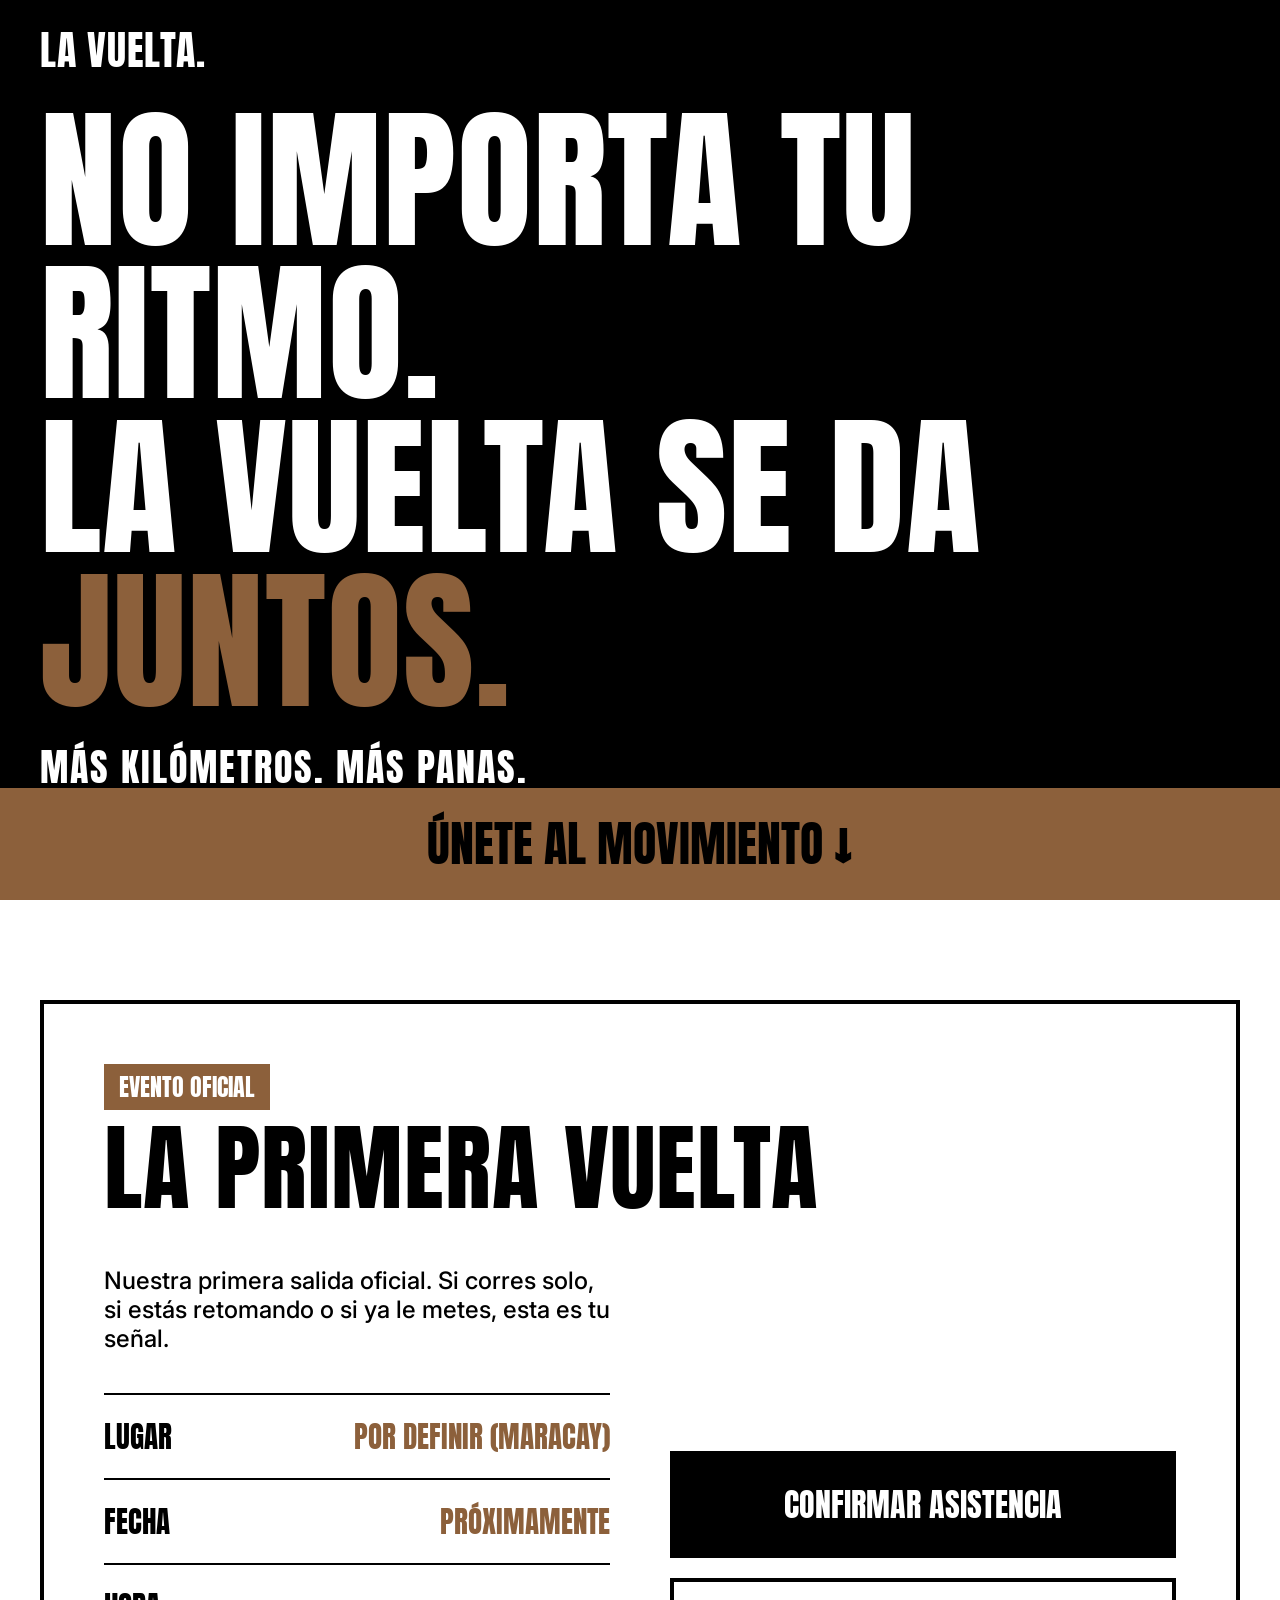
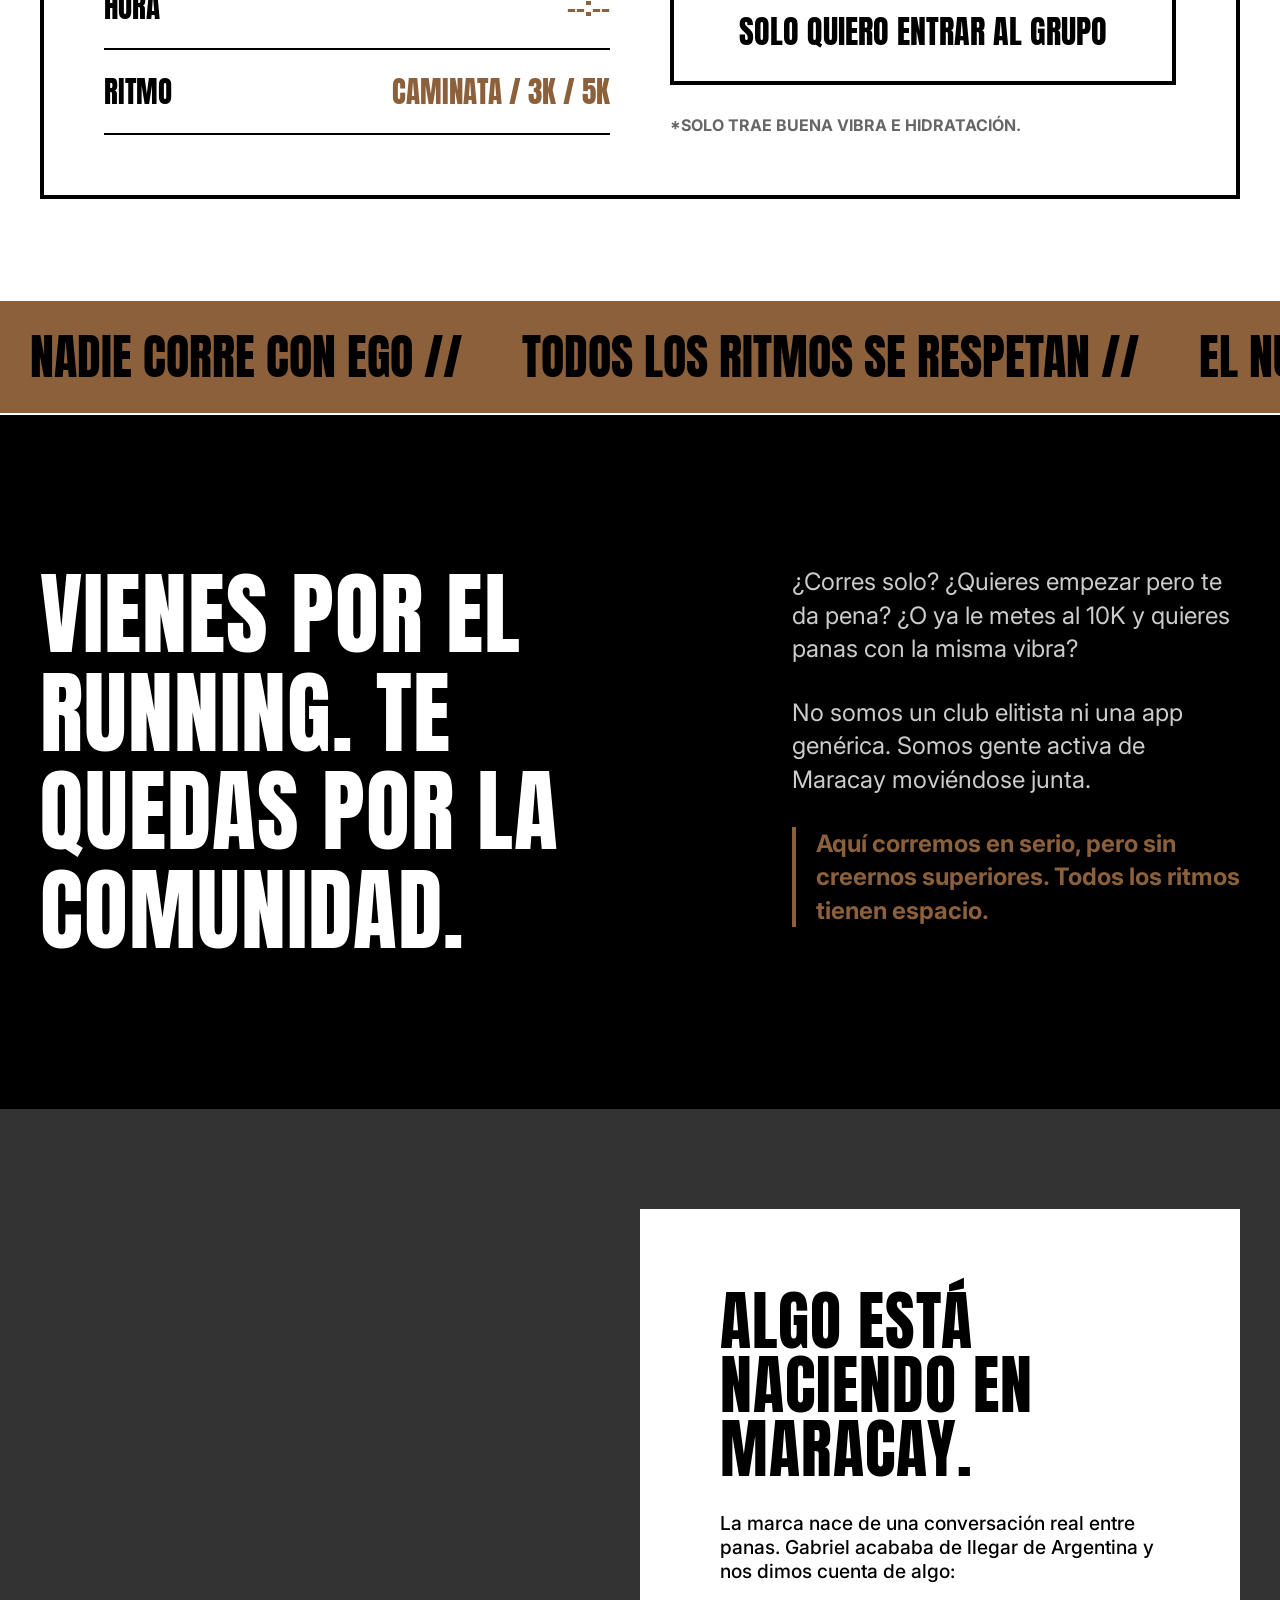
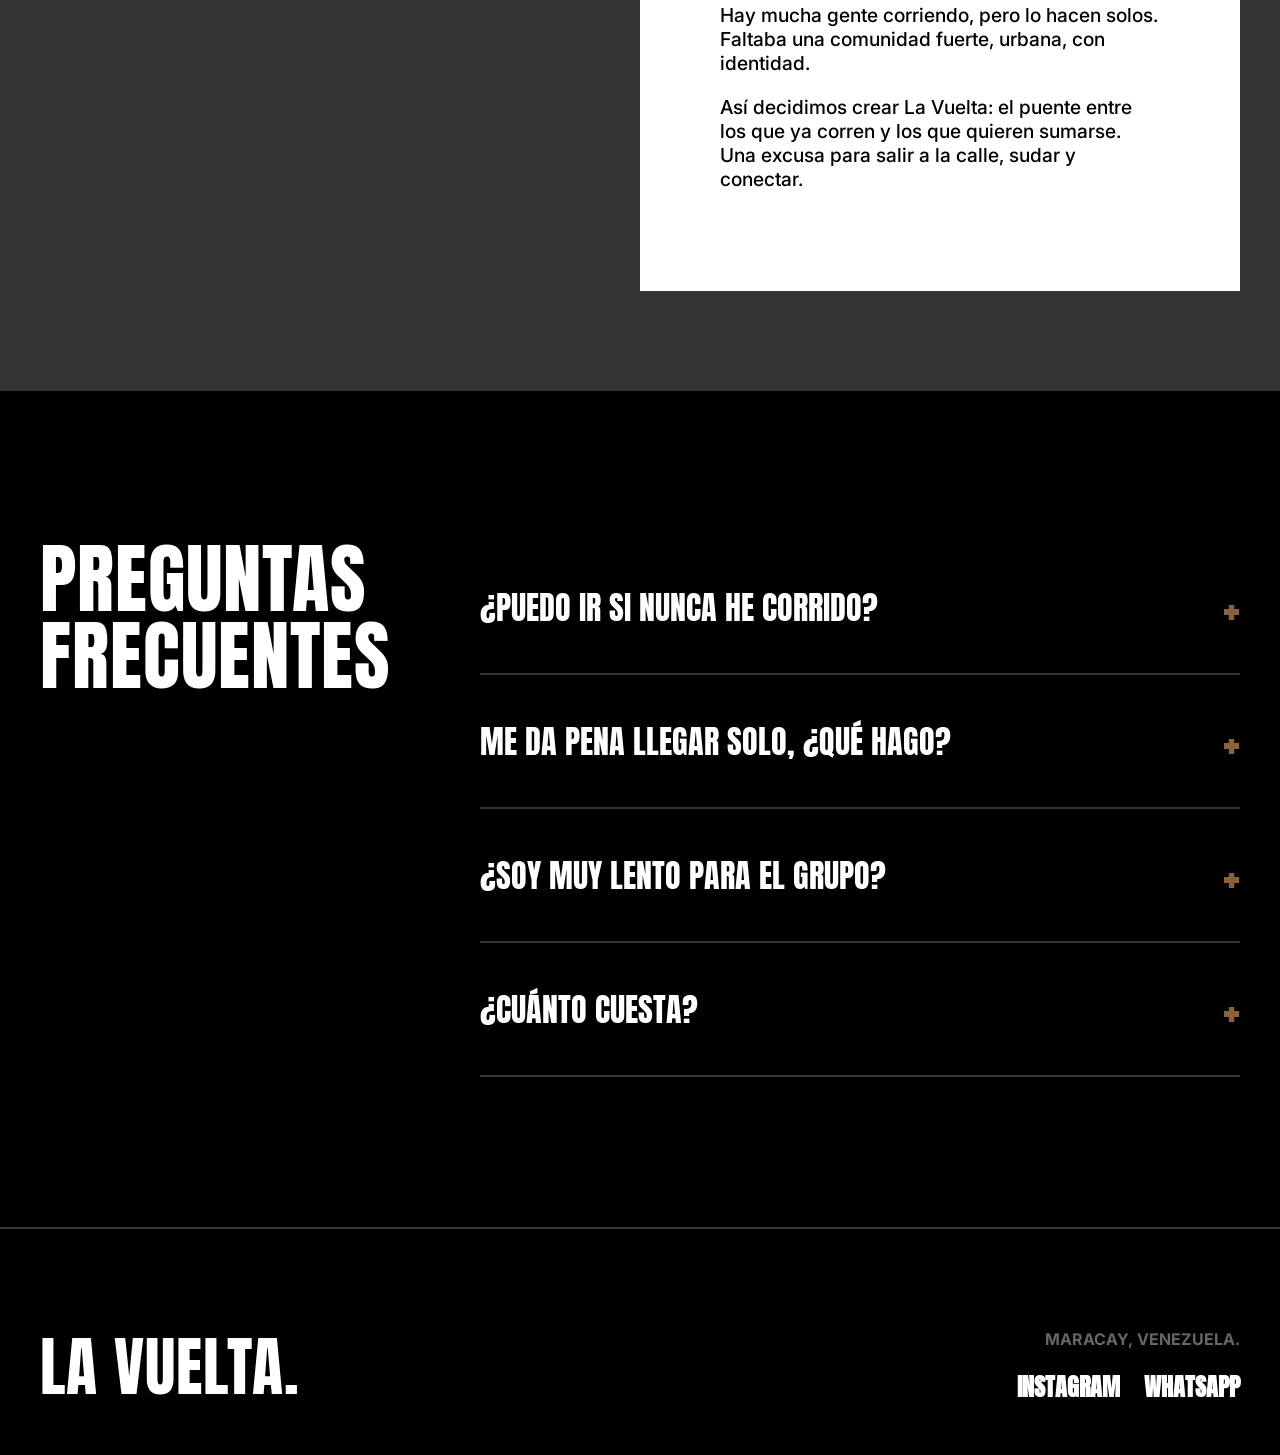
==== index.html @ 5ba8d01f "Initial commit" ====
<!DOCTYPE html>
<html lang="es">
<head>
    <meta charset="UTF-8">
    <meta name="viewport" content="width=device-width, initial-scale=1.0">
    <title>La Vuelta Run Club | Maracay</title>
    <meta name="description" content="Comunidad runner en Maracay. No importa tu ritmo. La vuelta se da juntos.">
    <!-- Google Fonts: Anton para titulares masivos, Inter para legibilidad -->
    <link rel="preconnect" href="https://fonts.googleapis.com">
    <link rel="preconnect" href="https://fonts.gstatic.com" crossorigin>
    <link href="https://fonts.googleapis.com/css2?family=Anton&family=Inter:wght@400;500;700&display=swap" rel="stylesheet">
    <link rel="stylesheet" href="css/style.css">
</head>
<body>

    <!-- Header Flotante Minimalista -->
    <header class="header">
        <div class="logo">LA VUELTA.</div>
    </header>

    <!-- Hero Inmersivo -->
    <section class="hero">
        <div class="hero-background"></div>
        <div class="hero-content">
            <h1 class="hero-title">NO IMPORTA TU RITMO.<br>LA VUELTA SE DA <span class="bronze-text">JUNTOS.</span></h1>
            <p class="hero-subtitle">MÁS KILÓMETROS. MÁS PANAS.</p>
        </div>
        <div class="hero-bottom-action">
            <a href="#unirme" class="btn-mega">ÚNETE AL MOVIMIENTO ↓</a>
        </div>
    </section>

    <!-- The Drop (La Próxima Vuelta - Prioridad #1) -->
    <section id="unirme" class="the-drop">
        <div class="drop-container">
            <div class="drop-header">
                <span class="drop-badge">EVENTO OFICIAL</span>
                <h2>LA PRIMERA VUELTA</h2>
            </div>
            
            <div class="drop-grid">
                <div class="drop-info">
                    <p class="drop-desc">Nuestra primera salida oficial. Si corres solo, si estás retomando o si ya le metes, esta es tu señal.</p>
                    <ul class="drop-details">
                        <li><span class="label">LUGAR</span> <span class="value">POR DEFINIR (MARACAY)</span></li>
                        <li><span class="label">FECHA</span> <span class="value">PRÓXIMAMENTE</span></li>
                        <li><span class="label">HORA</span> <span class="value">--:--</span></li>
                        <li><span class="label">RITMO</span> <span class="value">CAMINATA / 3K / 5K</span></li>
                    </ul>
                </div>
                <div class="drop-action">
                    <a href="https://wa.me/1234567890?text=Hola,%20quiero%20confirmar%20mi%20asistencia%20a%20La%20Primera%20Vuelta." target="_blank" class="btn-action-primary">CONFIRMAR ASISTENCIA</a>
                    <a href="https://wa.me/1234567890?text=Hola,%20quiero%20unirme%20a%20La%20Vuelta%20Run%20Club." target="_blank" class="btn-action-secondary">SOLO QUIERO ENTRAR AL GRUPO</a>
                    <p class="drop-note">*Solo trae buena vibra e hidratación.</p>
                </div>
            </div>
        </div>
    </section>

    <!-- Ticker Tape (Las Reglas en movimiento) -->
    <div class="ticker-wrap">
        <div class="ticker">
            <div class="ticker-item">NADIE CORRE CON EGO //</div>
            <div class="ticker-item">TODOS LOS RITMOS SE RESPETAN //</div>
            <div class="ticker-item">EL NUEVO SE INTEGRA //</div>
            <div class="ticker-item">LA COMUNIDAD VA PRIMERO //</div>
            <div class="ticker-item">TERMINAMOS CON BUENA VIBRA //</div>
            <!-- Duplicado para loop continuo -->
            <div class="ticker-item">NADIE CORRE CON EGO //</div>
            <div class="ticker-item">TODOS LOS RITMOS SE RESPETAN //</div>
            <div class="ticker-item">EL NUEVO SE INTEGRA //</div>
            <div class="ticker-item">LA COMUNIDAD VA PRIMERO //</div>
            <div class="ticker-item">TERMINAMOS CON BUENA VIBRA //</div>
        </div>
    </div>

    <!-- The Manifesto -->
    <section class="manifesto">
        <div class="container manifesto-grid">
            <div class="manifesto-huge-text">
                <h2>VIENES POR EL RUNNING. TE QUEDAS POR LA COMUNIDAD.</h2>
            </div>
            <div class="manifesto-body">
                <p>¿Corres solo? ¿Quieres empezar pero te da pena? ¿O ya le metes al 10K y quieres panas con la misma vibra?</p>
                <p>No somos un club elitista ni una app genérica. Somos gente activa de Maracay moviéndose junta.</p>
                <p class="bronze-highlight">Aquí corremos en serio, pero sin creernos superiores. Todos los ritmos tienen espacio.</p>
            </div>
        </div>
    </section>

    <!-- The Crew (Historia) -->
    <section class="the-crew">
        <div class="container">
            <div class="crew-grid">
                <div class="crew-image">
                    <!-- Placeholder fotográfico estilo crudo -->
                </div>
                <div class="crew-content">
                    <h2>ALGO ESTÁ NACIENDO EN MARACAY.</h2>
                    <p>La marca nace de una conversación real entre panas. Gabriel acababa de llegar de Argentina y nos dimos cuenta de algo:</p>
                    <p>Hay mucha gente corriendo, pero lo hacen solos. Faltaba una comunidad fuerte, urbana, con identidad.</p>
                    <p>Así decidimos crear La Vuelta: el puente entre los que ya corren y los que quieren sumarse. Una excusa para salir a la calle, sudar y conectar.</p>
                </div>
            </div>
        </div>
    </section>

    <!-- FAQ -->
    <section class="faq">
        <div class="container faq-container">
            <h2 class="faq-title">PREGUNTAS<br>FRECUENTES</h2>
            <div class="faq-accordion">
                <div class="faq-item">
                    <button class="faq-btn">¿PUEDO IR SI NUNCA HE CORRIDO?</button>
                    <div class="faq-content"><p>Totalmente. Alternamos caminar y correr. Nadie se queda atrás y siempre habrá alguien que vaya a tu ritmo.</p></div>
                </div>
                <div class="faq-item">
                    <button class="faq-btn">ME DA PENA LLEGAR SOLO, ¿QUÉ HAGO?</button>
                    <div class="faq-content"><p>El 80% llega solo la primera vez. Nuestra regla de oro es que el nuevo se integra. Te presentaremos a alguien apenas llegues.</p></div>
                </div>
                <div class="faq-item">
                    <button class="faq-btn">¿SOY MUY LENTO PARA EL GRUPO?</button>
                    <div class="faq-content"><p>Aquí se corre, no se compite. Si vas a paso suave, habrá alguien acompañándote.</p></div>
                </div>
                <div class="faq-item">
                    <button class="faq-btn">¿CUÁNTO CUESTA?</button>
                    <div class="faq-content"><p>Las salidas generales son 100% gratuitas. Ven, corre y comparte sin compromiso.</p></div>
                </div>
            </div>
        </div>
    </section>

    <!-- Footer -->
    <footer class="footer">
        <div class="container footer-grid">
            <h2 class="footer-logo">LA VUELTA.</h2>
            <div class="footer-links">
                <p>MARACAY, VENEZUELA.</p>
                <a href="#" class="social-link">INSTAGRAM</a>
                <a href="#" class="social-link">WHATSAPP</a>
            </div>
        </div>
    </footer>

    <script src="js/script.js"></script>
</body>
</html>
---- css/style.css ----
/* 
   Diseño V2: Inspiración Editorial, Alto Contraste, Adidas Runners
*/

:root {
    --bg-dark: #000000;
    --bg-light: #ffffff;
    --accent: #8c603b; /* Bronce del logo */
    --text-dark: #000000;
    --text-light: #ffffff;
    --gray: #333333;
    
    --font-display: 'Anton', sans-serif;
    --font-body: 'Inter', sans-serif;
}

* {
    margin: 0;
    padding: 0;
    box-sizing: border-box;
}

html {
    scroll-behavior: smooth;
}

body {
    background-color: var(--bg-dark);
    color: var(--text-light);
    font-family: var(--font-body);
    -webkit-font-smoothing: antialiased;
    overflow-x: hidden;
}

.container {
    max-width: 1400px;
    margin: 0 auto;
    padding: 0 40px;
}

/* Typography */
h1, h2, h3, .logo {
    font-family: var(--font-display);
    text-transform: uppercase;
    font-weight: 400;
    line-height: 1;
    letter-spacing: 1px;
}

.bronze-text {
    color: var(--accent);
}

/* Header Flotante */
.header {
    position: absolute;
    top: 0;
    left: 0;
    width: 100%;
    padding: 30px 40px;
    z-index: 100;
}

.header .logo {
    font-size: 2.5rem;
    color: var(--text-light);
}

/* Hero Section */
.hero {
    height: 100vh;
    display: flex;
    flex-direction: column;
    justify-content: center;
    position: relative;
    padding: 0 40px;
}

.hero-background {
    position: absolute;
    top: 0;
    left: 0;
    width: 100%;
    height: 100%;
    background-image: url('https://images.unsplash.com/photo-1552674605-15c37127e10c?q=80&w=2070&auto=format&fit=crop');
    background-size: cover;
    background-position: center;
    filter: grayscale(100%) contrast(1.2) brightness(0.4);
    z-index: -1;
}

.hero-title {
    font-size: clamp(4rem, 12vw, 10rem);
    color: var(--text-light);
    margin-bottom: 20px;
    text-shadow: 2px 2px 10px rgba(0,0,0,0.5);
}

.hero-subtitle {
    font-family: var(--font-display);
    font-size: clamp(1.5rem, 3vw, 2.5rem);
    color: var(--text-light);
    letter-spacing: 2px;
}

.hero-bottom-action {
    position: absolute;
    bottom: 0;
    left: 0;
    width: 100%;
}

.btn-mega {
    display: block;
    width: 100%;
    background-color: var(--accent);
    color: var(--bg-dark);
    font-family: var(--font-display);
    font-size: clamp(2rem, 4vw, 3rem);
    text-align: center;
    text-decoration: none;
    padding: 20px 0;
    transition: background-color 0.3s;
}

.btn-mega:hover {
    background-color: var(--bg-light);
}

/* The Drop (Próxima Vuelta) */
.the-drop {
    background-color: var(--bg-light);
    color: var(--text-dark);
    padding: 100px 40px;
}

.drop-container {
    max-width: 1400px;
    margin: 0 auto;
    border: 4px solid var(--text-dark);
    padding: 60px;
}

.drop-header {
    margin-bottom: 50px;
}

.drop-badge {
    background-color: var(--accent);
    color: var(--bg-light);
    font-family: var(--font-display);
    font-size: 1.5rem;
    padding: 5px 15px;
    display: inline-block;
    margin-bottom: 10px;
}

.drop-header h2 {
    font-size: clamp(3rem, 8vw, 6rem);
}

.drop-grid {
    display: grid;
    grid-template-columns: 1fr 1fr;
    gap: 60px;
}

.drop-desc {
    font-size: 1.5rem;
    font-weight: 500;
    margin-bottom: 40px;
}

.drop-details {
    list-style: none;
    border-top: 2px solid var(--text-dark);
}

.drop-details li {
    display: flex;
    justify-content: space-between;
    border-bottom: 2px solid var(--text-dark);
    padding: 20px 0;
    font-family: var(--font-display);
    font-size: 1.8rem;
}

.drop-details .value {
    color: var(--accent);
    text-align: right;
}

.drop-action {
    display: flex;
    flex-direction: column;
    justify-content: flex-end;
    gap: 20px;
}

.btn-action-primary, .btn-action-secondary {
    display: block;
    text-align: center;
    text-decoration: none;
    font-family: var(--font-display);
    font-size: 2rem;
    padding: 25px 20px;
    transition: all 0.3s;
    border: 4px solid var(--text-dark);
}

.btn-action-primary {
    background-color: var(--text-dark);
    color: var(--bg-light);
}

.btn-action-primary:hover {
    background-color: var(--accent);
    border-color: var(--accent);
}

.btn-action-secondary {
    background-color: transparent;
    color: var(--text-dark);
}

.btn-action-secondary:hover {
    background-color: var(--text-dark);
    color: var(--bg-light);
}

.drop-note {
    font-size: 1rem;
    color: #666;
    text-transform: uppercase;
    font-weight: 700;
    margin-top: 10px;
}

/* Ticker Tape Animation */
.ticker-wrap {
    width: 100%;
    overflow: hidden;
    background-color: var(--accent);
    padding: 20px 0;
    border-top: 2px solid var(--bg-light);
    border-bottom: 2px solid var(--bg-light);
}

.ticker {
    display: inline-flex;
    white-space: nowrap;
    animation: ticker 25s linear infinite;
}

.ticker-item {
    font-family: var(--font-display);
    font-size: 3rem;
    color: var(--bg-dark);
    padding: 0 30px;
}

@keyframes ticker {
    0% { transform: translate3d(0, 0, 0); }
    100% { transform: translate3d(-50%, 0, 0); } /* -50% assumes content is duplicated */
}

/* Manifesto */
.manifesto {
    padding: 150px 0;
    background-color: var(--bg-dark);
}

.manifesto-grid {
    display: grid;
    grid-template-columns: 1.5fr 1fr;
    gap: 80px;
}

.manifesto-huge-text h2 {
    font-size: clamp(3rem, 7vw, 6rem);
    line-height: 1.1;
}

.manifesto-body p {
    font-size: 1.5rem;
    margin-bottom: 30px;
    color: #cccccc;
    line-height: 1.4;
}

.bronze-highlight {
    color: var(--accent) !important;
    font-weight: 700;
    border-left: 4px solid var(--accent);
    padding-left: 20px;
}

/* The Crew */
.the-crew {
    padding: 100px 0;
    background-color: var(--gray);
}

.crew-grid {
    display: grid;
    grid-template-columns: 1fr 1fr;
    gap: 0;
}

.crew-image {
    background-image: url('https://images.unsplash.com/photo-1571008887538-b36bb32f4571?q=80&w=2070&auto=format&fit=crop');
    background-size: cover;
    background-position: center;
    filter: grayscale(100%);
    min-height: 500px;
}

.crew-content {
    background-color: var(--bg-light);
    color: var(--text-dark);
    padding: 80px;
    display: flex;
    flex-direction: column;
    justify-content: center;
}

.crew-content h2 {
    font-size: clamp(2.5rem, 5vw, 4rem);
    margin-bottom: 30px;
}

.crew-content p {
    font-size: 1.2rem;
    margin-bottom: 20px;
    font-weight: 500;
}

/* FAQ Accordion */
.faq {
    padding: 150px 0;
}

.faq-container {
    display: grid;
    grid-template-columns: 1fr 2fr;
    gap: 60px;
}

.faq-title {
    font-size: clamp(3rem, 6vw, 5rem);
    color: var(--text-light);
}

.faq-item {
    border-bottom: 2px solid var(--gray);
}

.faq-btn {
    width: 100%;
    text-align: left;
    background: none;
    border: none;
    color: var(--text-light);
    font-family: var(--font-display);
    font-size: 2rem;
    padding: 30px 0;
    cursor: pointer;
    display: flex;
    justify-content: space-between;
    align-items: center;
}

.faq-btn::after {
    content: '+';
    color: var(--accent);
    font-size: 3rem;
    transition: transform 0.3s;
}

.faq-btn.active::after {
    transform: rotate(45deg);
    color: var(--text-light);
}

.faq-content {
    max-height: 0;
    overflow: hidden;
    transition: max-height 0.3s ease;
}

.faq-content p {
    padding-bottom: 30px;
    font-size: 1.2rem;
    color: #aaa;
}

/* Footer */
.footer {
    padding: 100px 0 50px;
    border-top: 2px solid var(--gray);
}

.footer-grid {
    display: flex;
    justify-content: space-between;
    align-items: center;
}

.footer-logo {
    font-size: 4rem;
}

.footer-links {
    text-align: right;
    font-weight: 700;
}

.footer-links p {
    margin-bottom: 20px;
    color: #666;
}

.social-link {
    color: var(--text-light);
    text-decoration: none;
    font-family: var(--font-display);
    font-size: 1.5rem;
    margin-left: 20px;
    transition: color 0.3s;
}

.social-link:hover {
    color: var(--accent);
}

/* Responsive */
@media (max-width: 992px) {
    .drop-grid, .manifesto-grid, .crew-grid, .faq-container {
        grid-template-columns: 1fr;
    }
    
    .drop-container {
        padding: 30px;
    }
    
    .drop-details li {
        flex-direction: column;
        align-items: flex-start;
    }
    
    .drop-details .value {
        text-align: left;
        margin-top: 5px;
    }
    
    .crew-content {
        padding: 40px;
    }
    
    .footer-grid {
        flex-direction: column;
        text-align: left;
        align-items: flex-start;
        gap: 40px;
    }
    
    .footer-links {
        text-align: left;
    }
    
    .social-link {
        margin-left: 0;
        margin-right: 20px;
    }
}
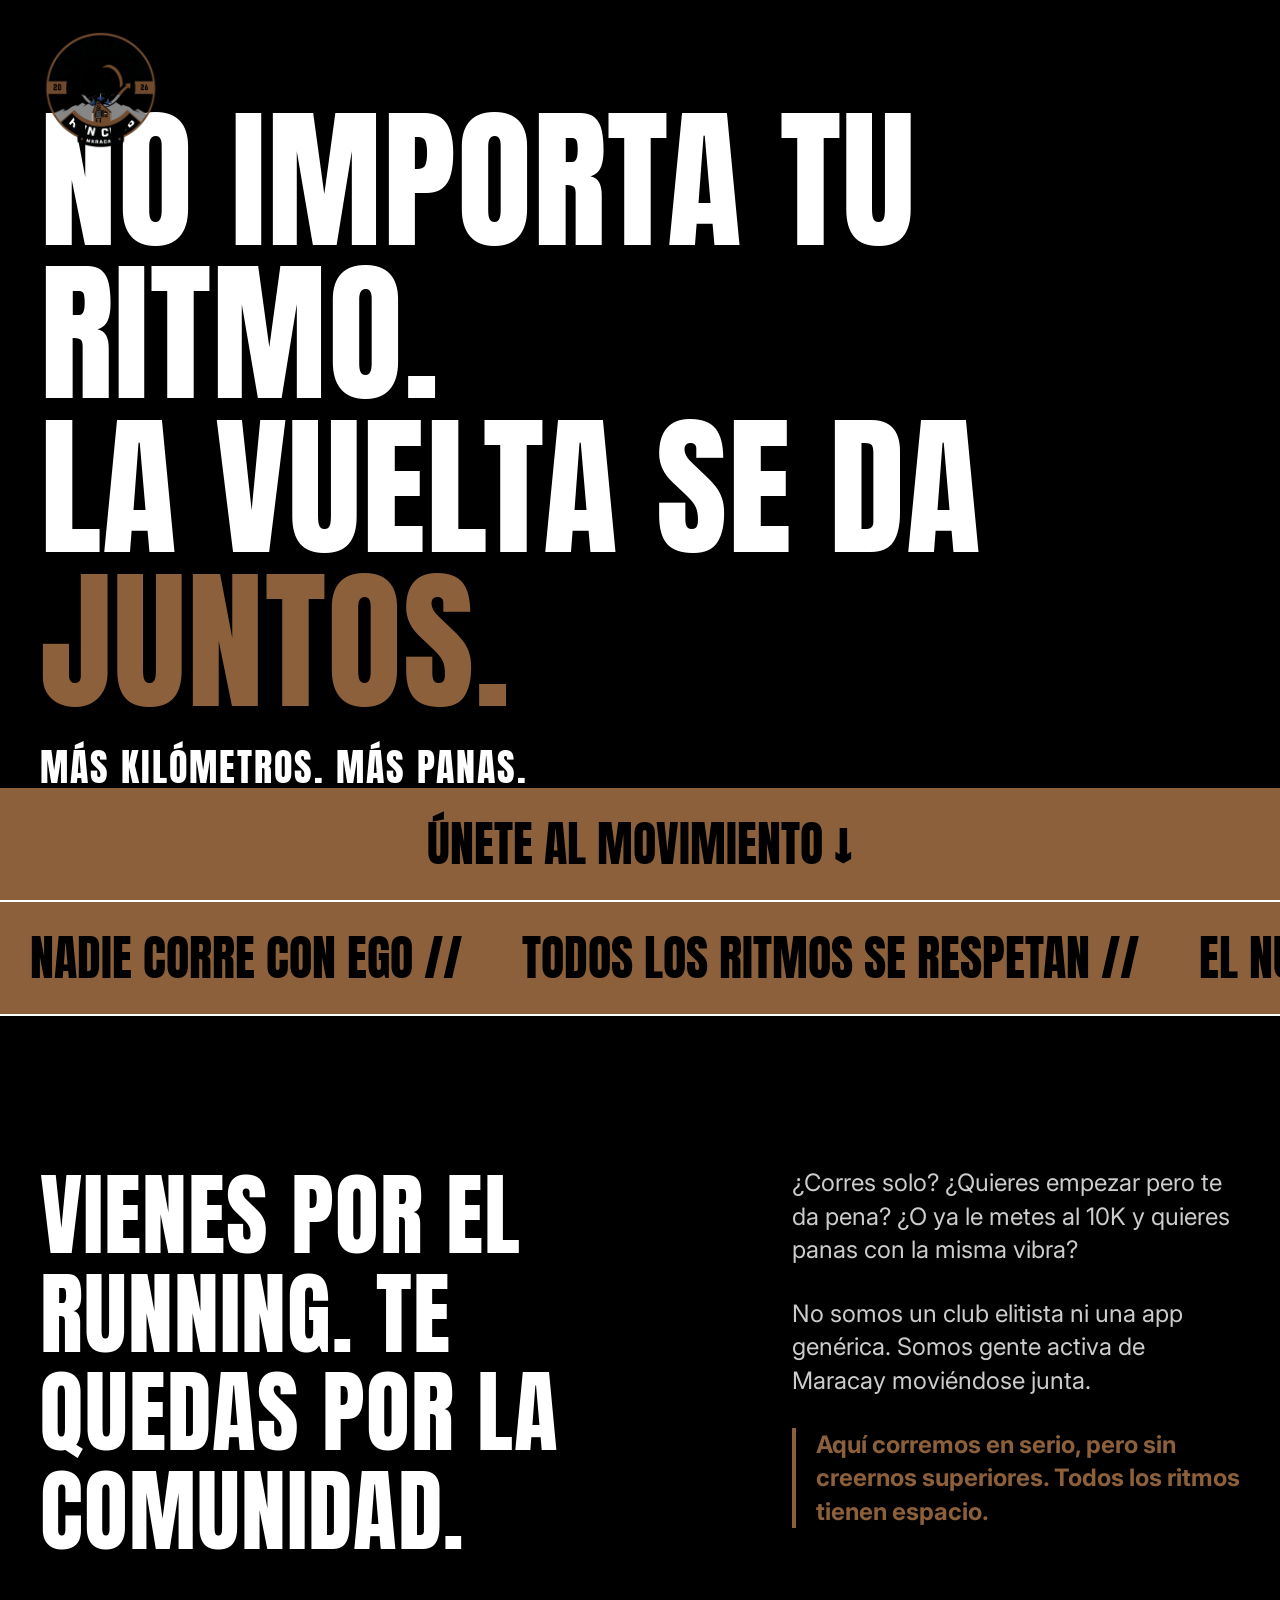
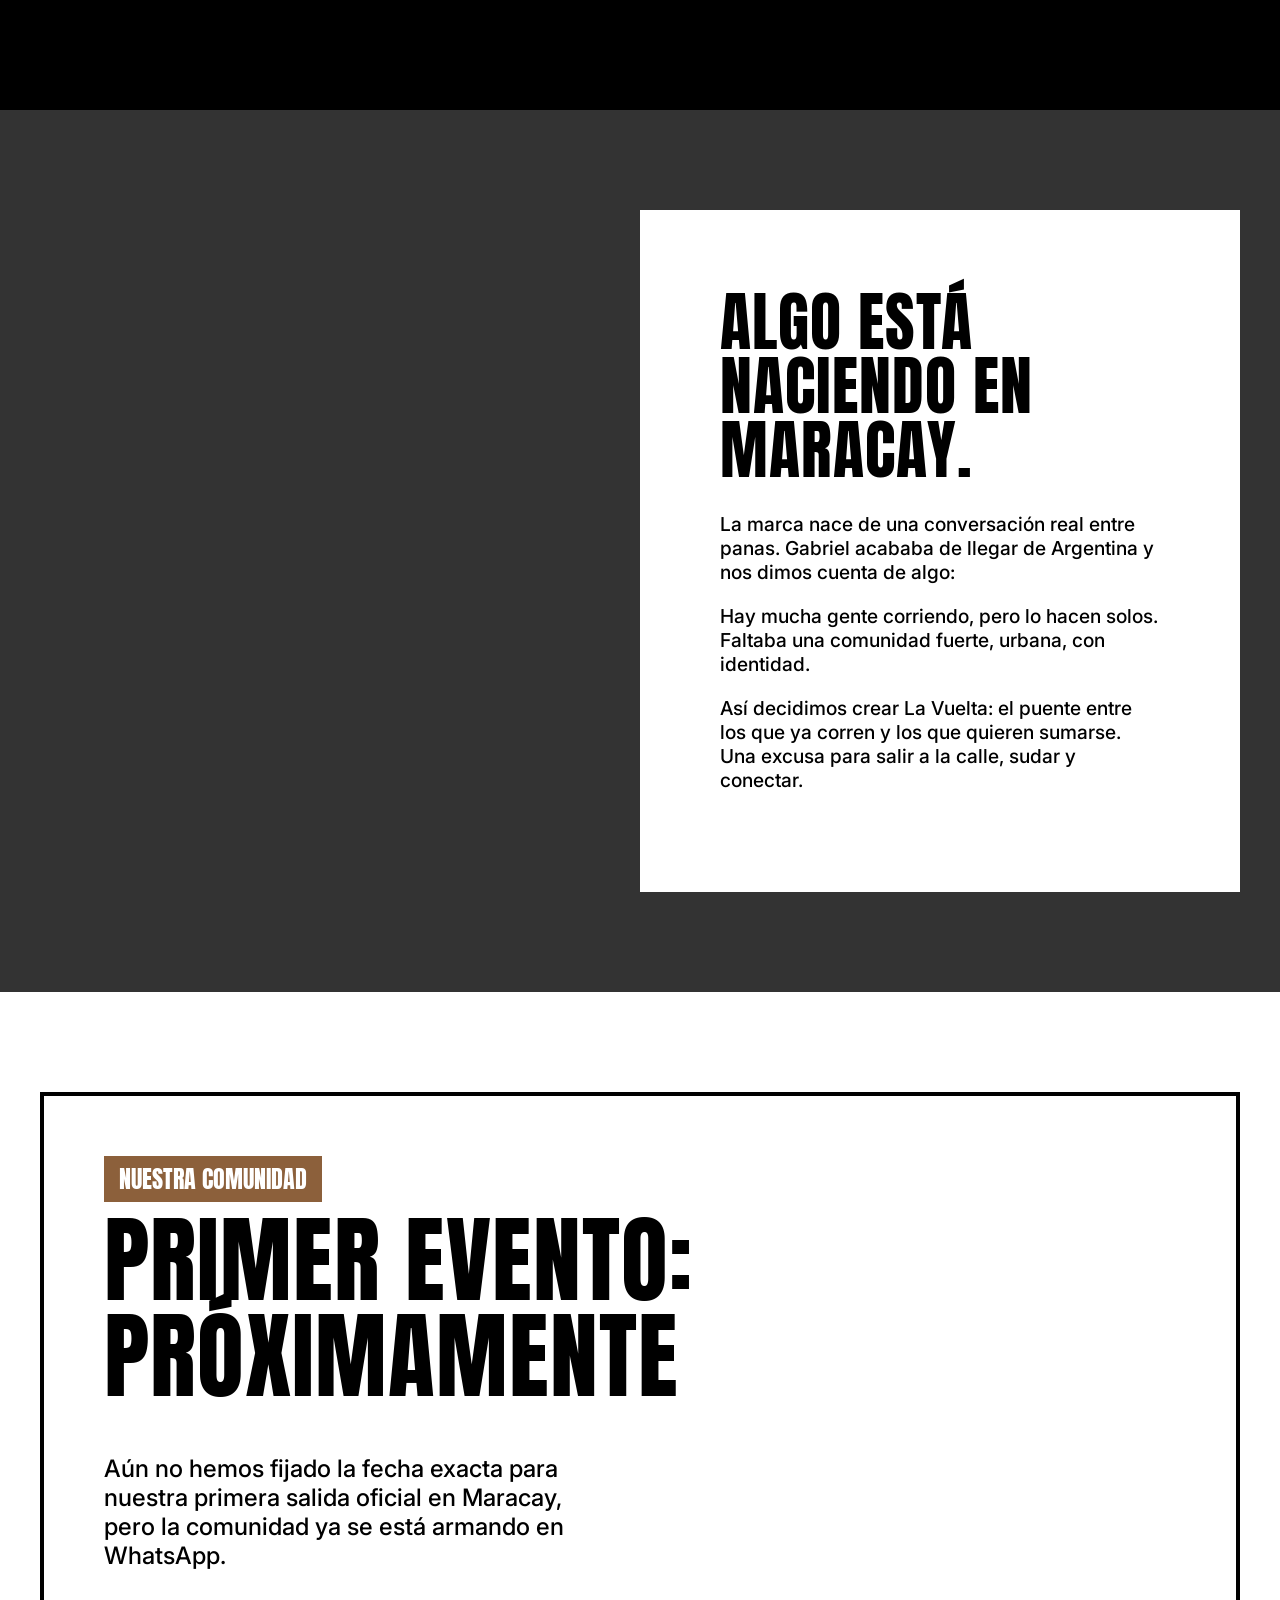
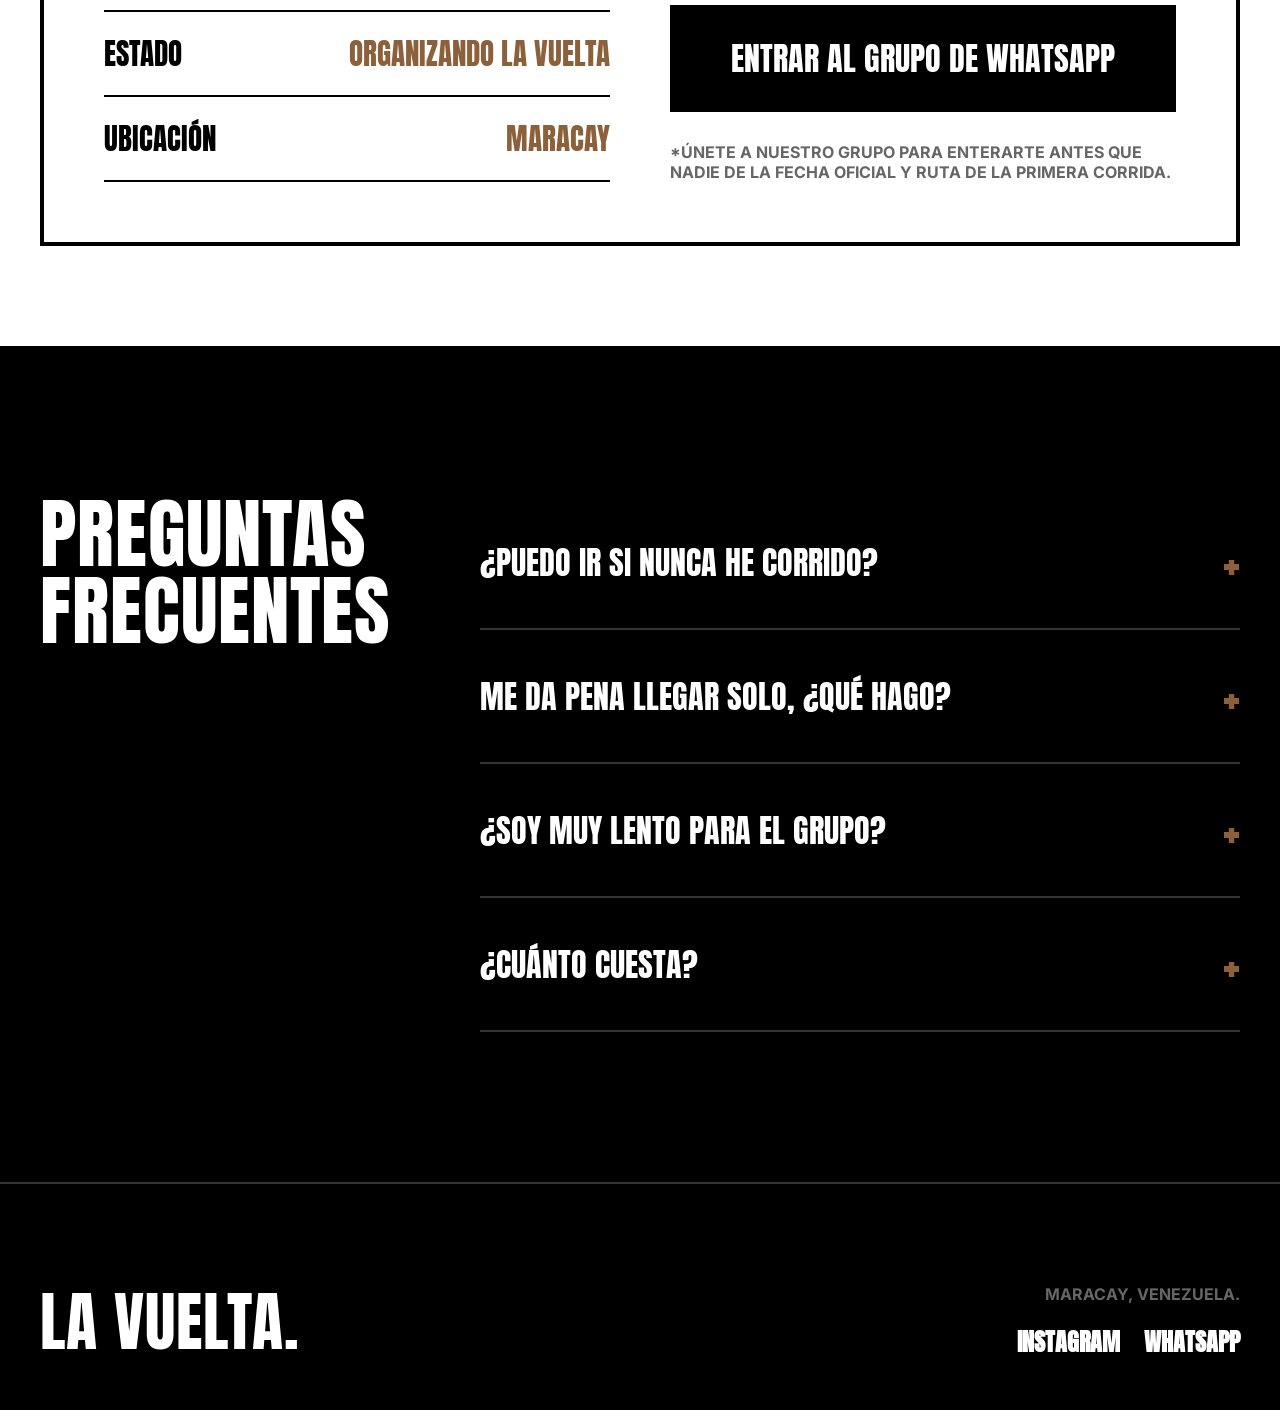
==== commit d994bebe: "Update layout and add logo" ====
--- a/index.html
+++ b/index.html
@@ -15,7 +15,7 @@
 
     <!-- Header Flotante Minimalista -->
     <header class="header">
-        <div class="logo">LA VUELTA.</div>
+        <img src="assets/logo.png" alt="La Vuelta Logo" class="header-logo">
     </header>
 
     <!-- Hero Inmersivo -->
@@ -27,33 +27,6 @@
         </div>
         <div class="hero-bottom-action">
             <a href="#unirme" class="btn-mega">ÚNETE AL MOVIMIENTO ↓</a>
-        </div>
-    </section>
-
-    <!-- The Drop (La Próxima Vuelta - Prioridad #1) -->
-    <section id="unirme" class="the-drop">
-        <div class="drop-container">
-            <div class="drop-header">
-                <span class="drop-badge">EVENTO OFICIAL</span>
-                <h2>LA PRIMERA VUELTA</h2>
-            </div>
-            
-            <div class="drop-grid">
-                <div class="drop-info">
-                    <p class="drop-desc">Nuestra primera salida oficial. Si corres solo, si estás retomando o si ya le metes, esta es tu señal.</p>
-                    <ul class="drop-details">
-                        <li><span class="label">LUGAR</span> <span class="value">POR DEFINIR (MARACAY)</span></li>
-                        <li><span class="label">FECHA</span> <span class="value">PRÓXIMAMENTE</span></li>
-                        <li><span class="label">HORA</span> <span class="value">--:--</span></li>
-                        <li><span class="label">RITMO</span> <span class="value">CAMINATA / 3K / 5K</span></li>
-                    </ul>
-                </div>
-                <div class="drop-action">
-                    <a href="https://wa.me/1234567890?text=Hola,%20quiero%20confirmar%20mi%20asistencia%20a%20La%20Primera%20Vuelta." target="_blank" class="btn-action-primary">CONFIRMAR ASISTENCIA</a>
-                    <a href="https://wa.me/1234567890?text=Hola,%20quiero%20unirme%20a%20La%20Vuelta%20Run%20Club." target="_blank" class="btn-action-secondary">SOLO QUIERO ENTRAR AL GRUPO</a>
-                    <p class="drop-note">*Solo trae buena vibra e hidratación.</p>
-                </div>
-            </div>
         </div>
     </section>
 
@@ -105,6 +78,30 @@
         </div>
     </section>
 
+    <!-- The Drop (Evento Próximamente) -->
+    <section id="unirme" class="the-drop">
+        <div class="drop-container">
+            <div class="drop-header">
+                <span class="drop-badge">NUESTRA COMUNIDAD</span>
+                <h2>PRIMER EVENTO:<br>PRÓXIMAMENTE</h2>
+            </div>
+            
+            <div class="drop-grid">
+                <div class="drop-info">
+                    <p class="drop-desc">Aún no hemos fijado la fecha exacta para nuestra primera salida oficial en Maracay, pero la comunidad ya se está armando en WhatsApp.</p>
+                    <ul class="drop-details">
+                        <li><span class="label">ESTADO</span> <span class="value">ORGANIZANDO LA VUELTA</span></li>
+                        <li><span class="label">UBICACIÓN</span> <span class="value">MARACAY</span></li>
+                    </ul>
+                </div>
+                <div class="drop-action">
+                    <a href="https://wa.me/1234567890?text=Hola,%20quiero%20unirme%20a%20La%20Vuelta%20Run%20Club." target="_blank" class="btn-action-primary">ENTRAR AL GRUPO DE WHATSAPP</a>
+                    <p class="drop-note">*Únete a nuestro grupo para enterarte antes que nadie de la fecha oficial y ruta de la primera corrida.</p>
+                </div>
+            </div>
+        </div>
+    </section>
+
     <!-- FAQ -->
     <section class="faq">
         <div class="container faq-container">
--- a/css/style.css
+++ b/css/style.css
@@ -61,9 +61,9 @@
     z-index: 100;
 }
 
-.header .logo {
-    font-size: 2.5rem;
-    color: var(--text-light);
+.header-logo {
+    height: 120px;
+    width: auto;
 }
 
 /* Hero Section */
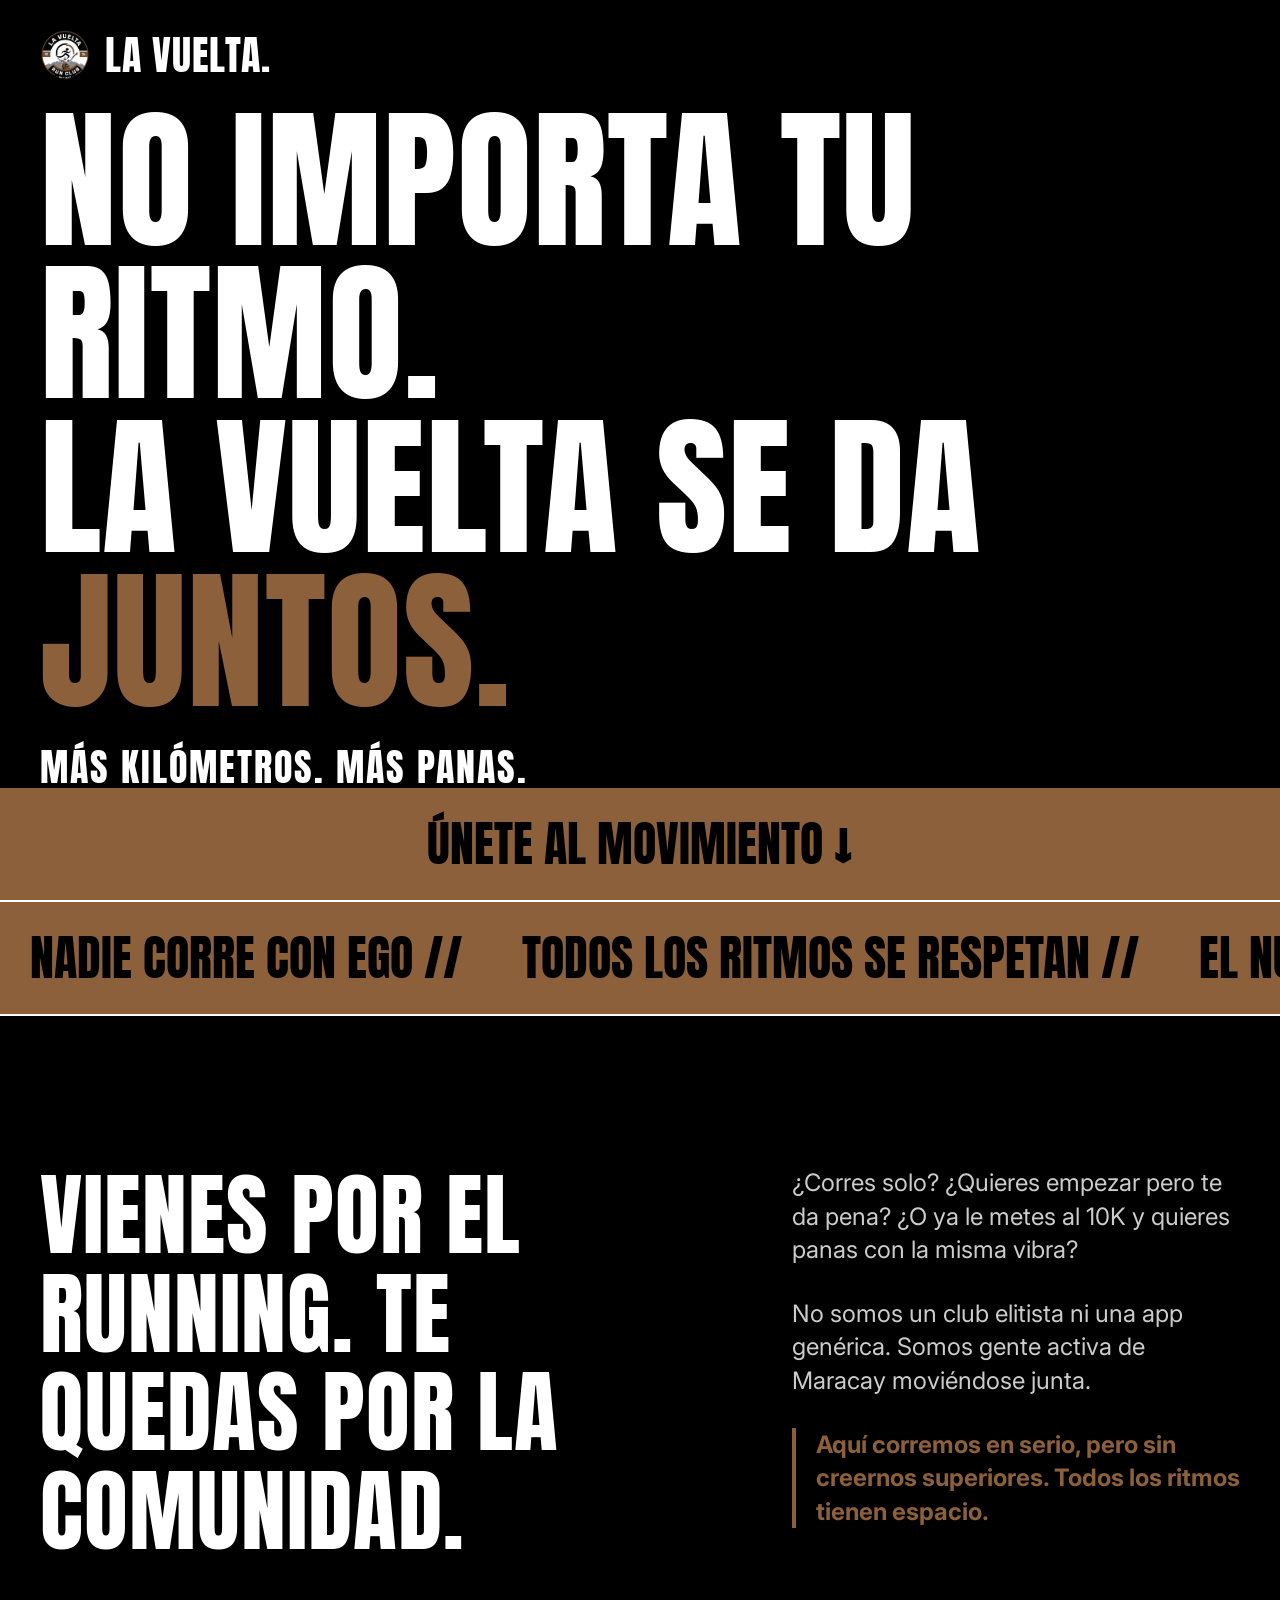
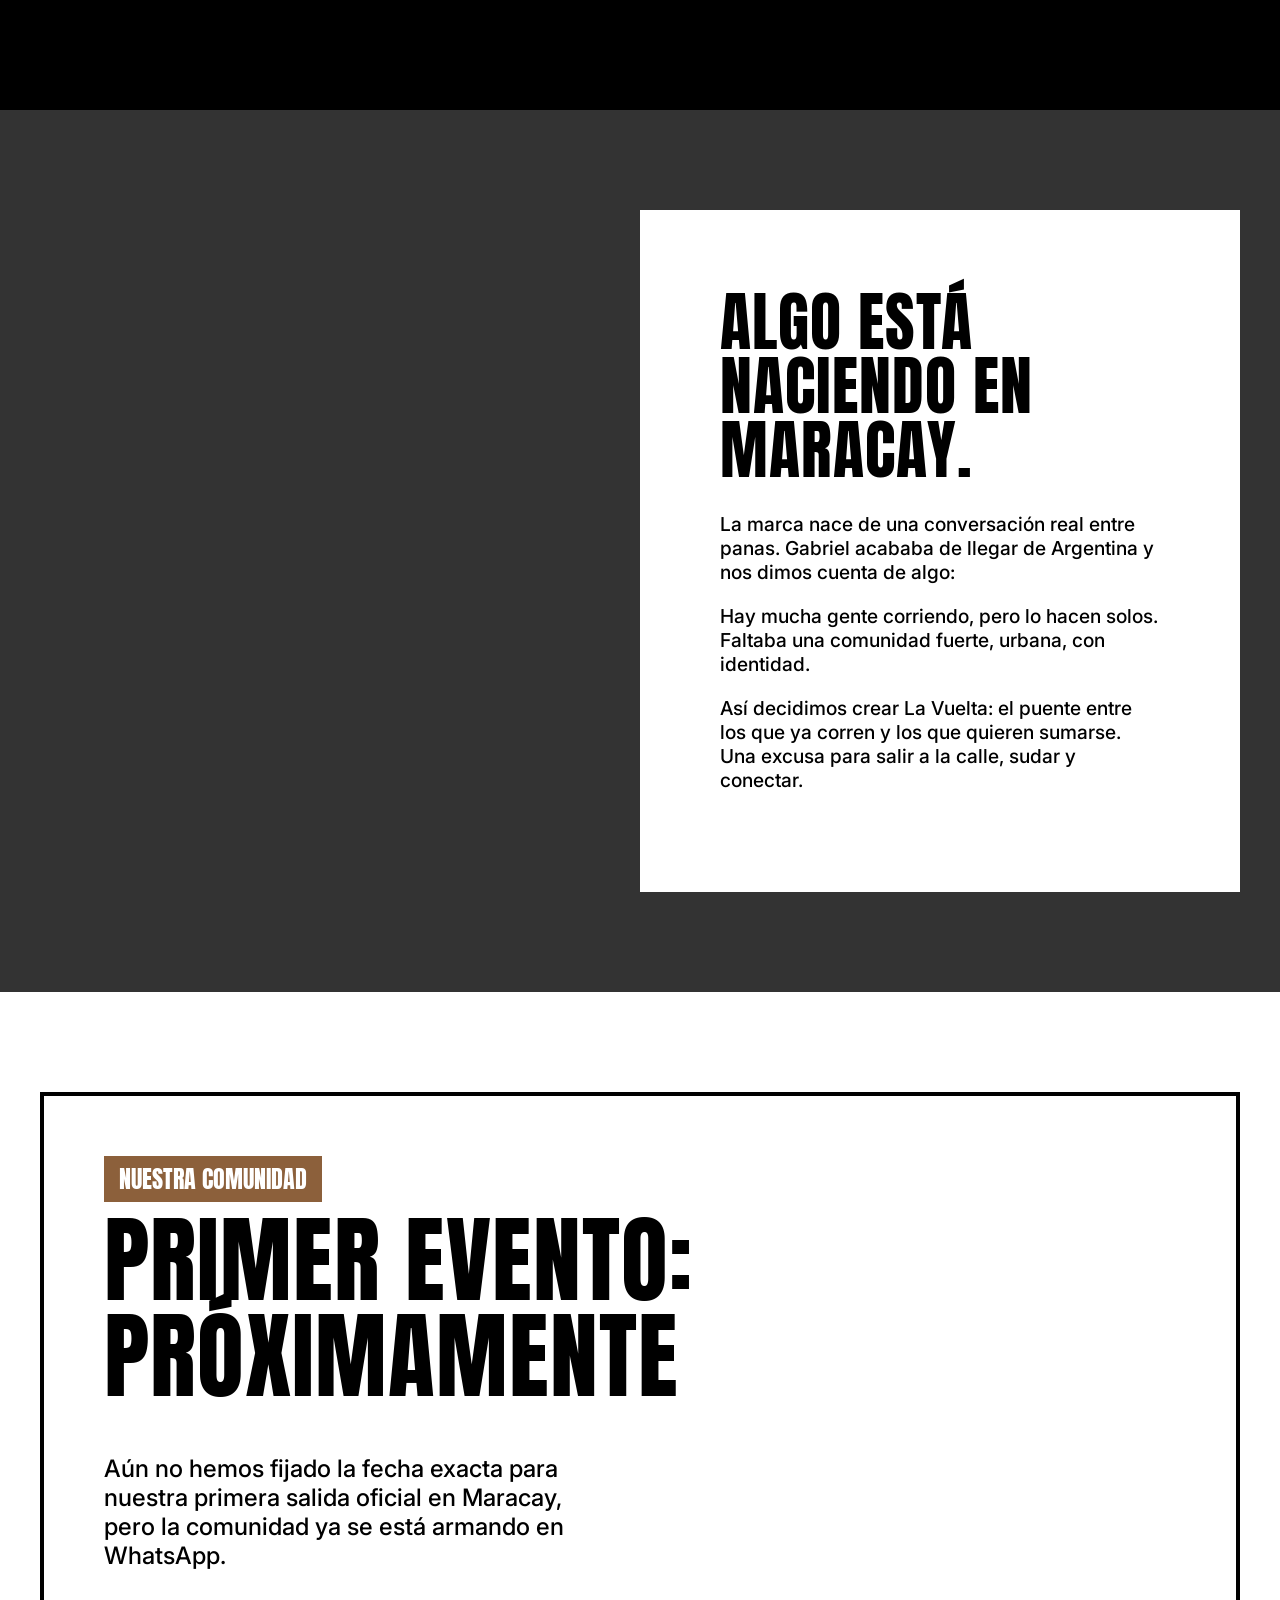
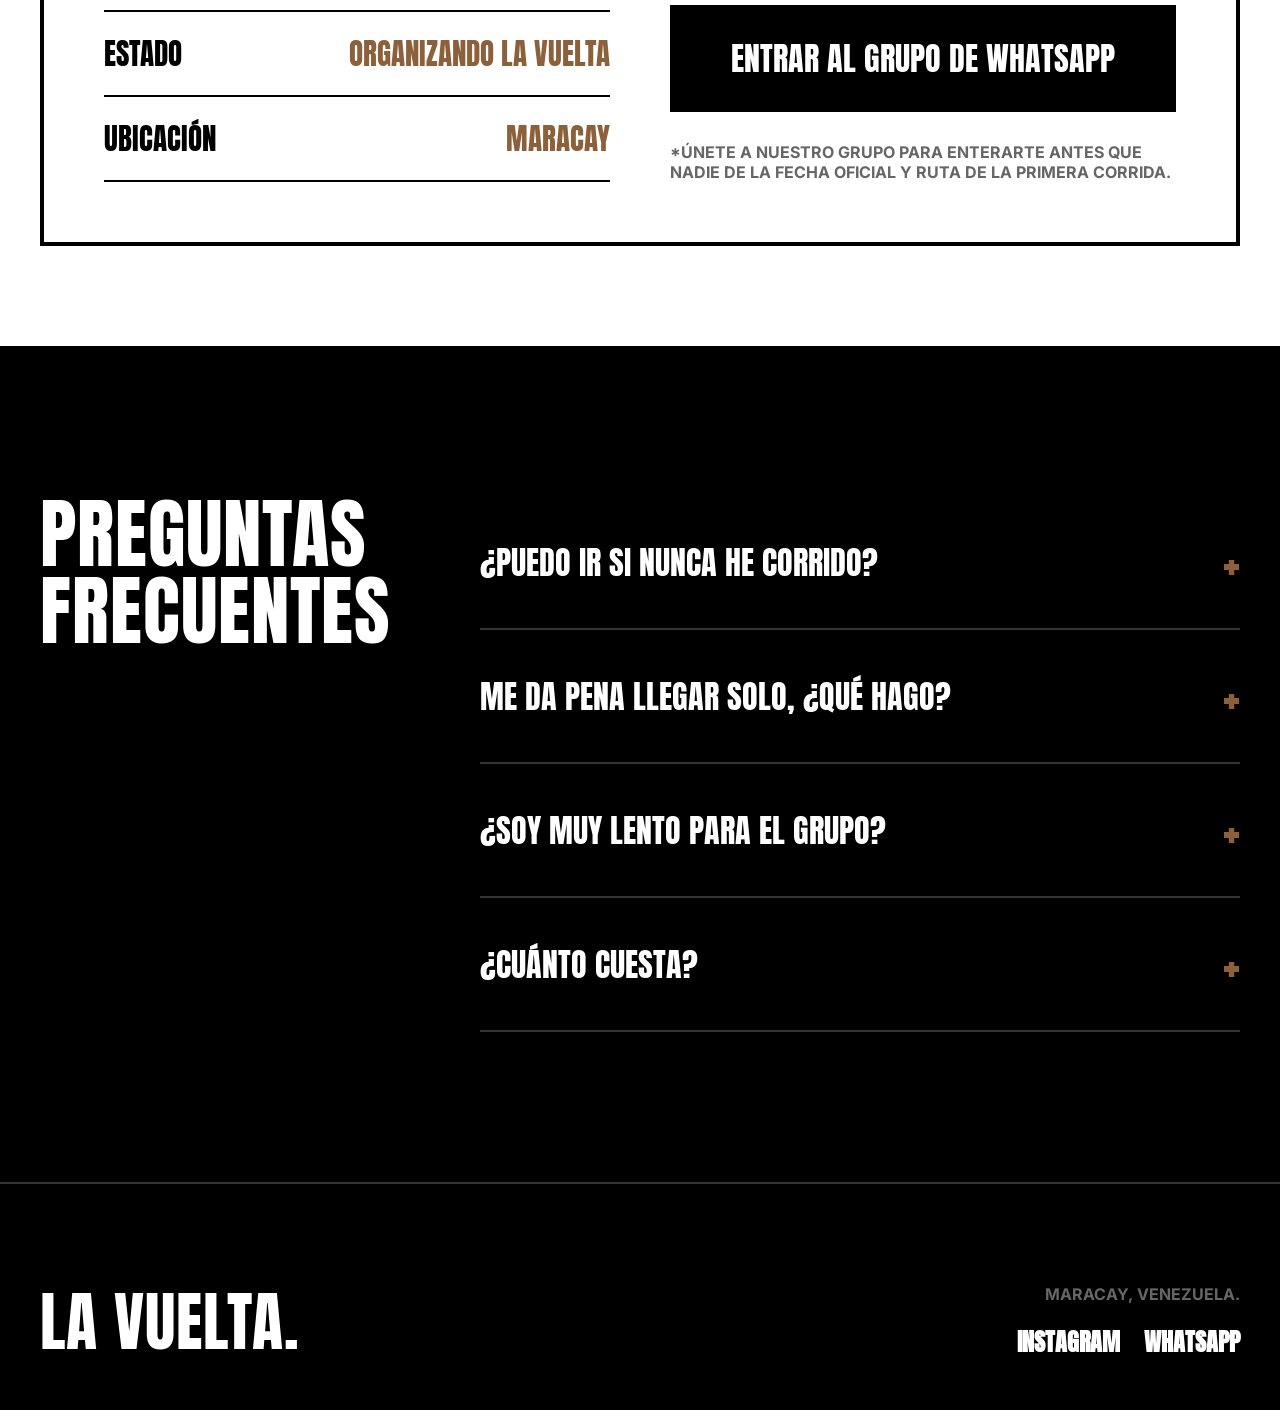
==== commit 478a56bd: "Update logo and header layout" ====
--- a/index.html
+++ b/index.html
@@ -15,7 +15,10 @@
 
     <!-- Header Flotante Minimalista -->
     <header class="header">
-        <img src="assets/logo.png" alt="La Vuelta Logo" class="header-logo">
+        <div class="header-brand">
+            <img src="assets/logo.png" alt="La Vuelta Logo" class="header-logo">
+            <div class="logo">LA VUELTA.</div>
+        </div>
     </header>
 
     <!-- Hero Inmersivo -->
--- a/css/style.css
+++ b/css/style.css
@@ -61,8 +61,19 @@
     z-index: 100;
 }
 
+.header-brand {
+    display: flex;
+    align-items: center;
+    gap: 15px;
+}
+
+.header .logo {
+    font-size: 2.5rem;
+    color: var(--text-light);
+}
+
 .header-logo {
-    height: 120px;
+    height: 50px;
     width: auto;
 }
 
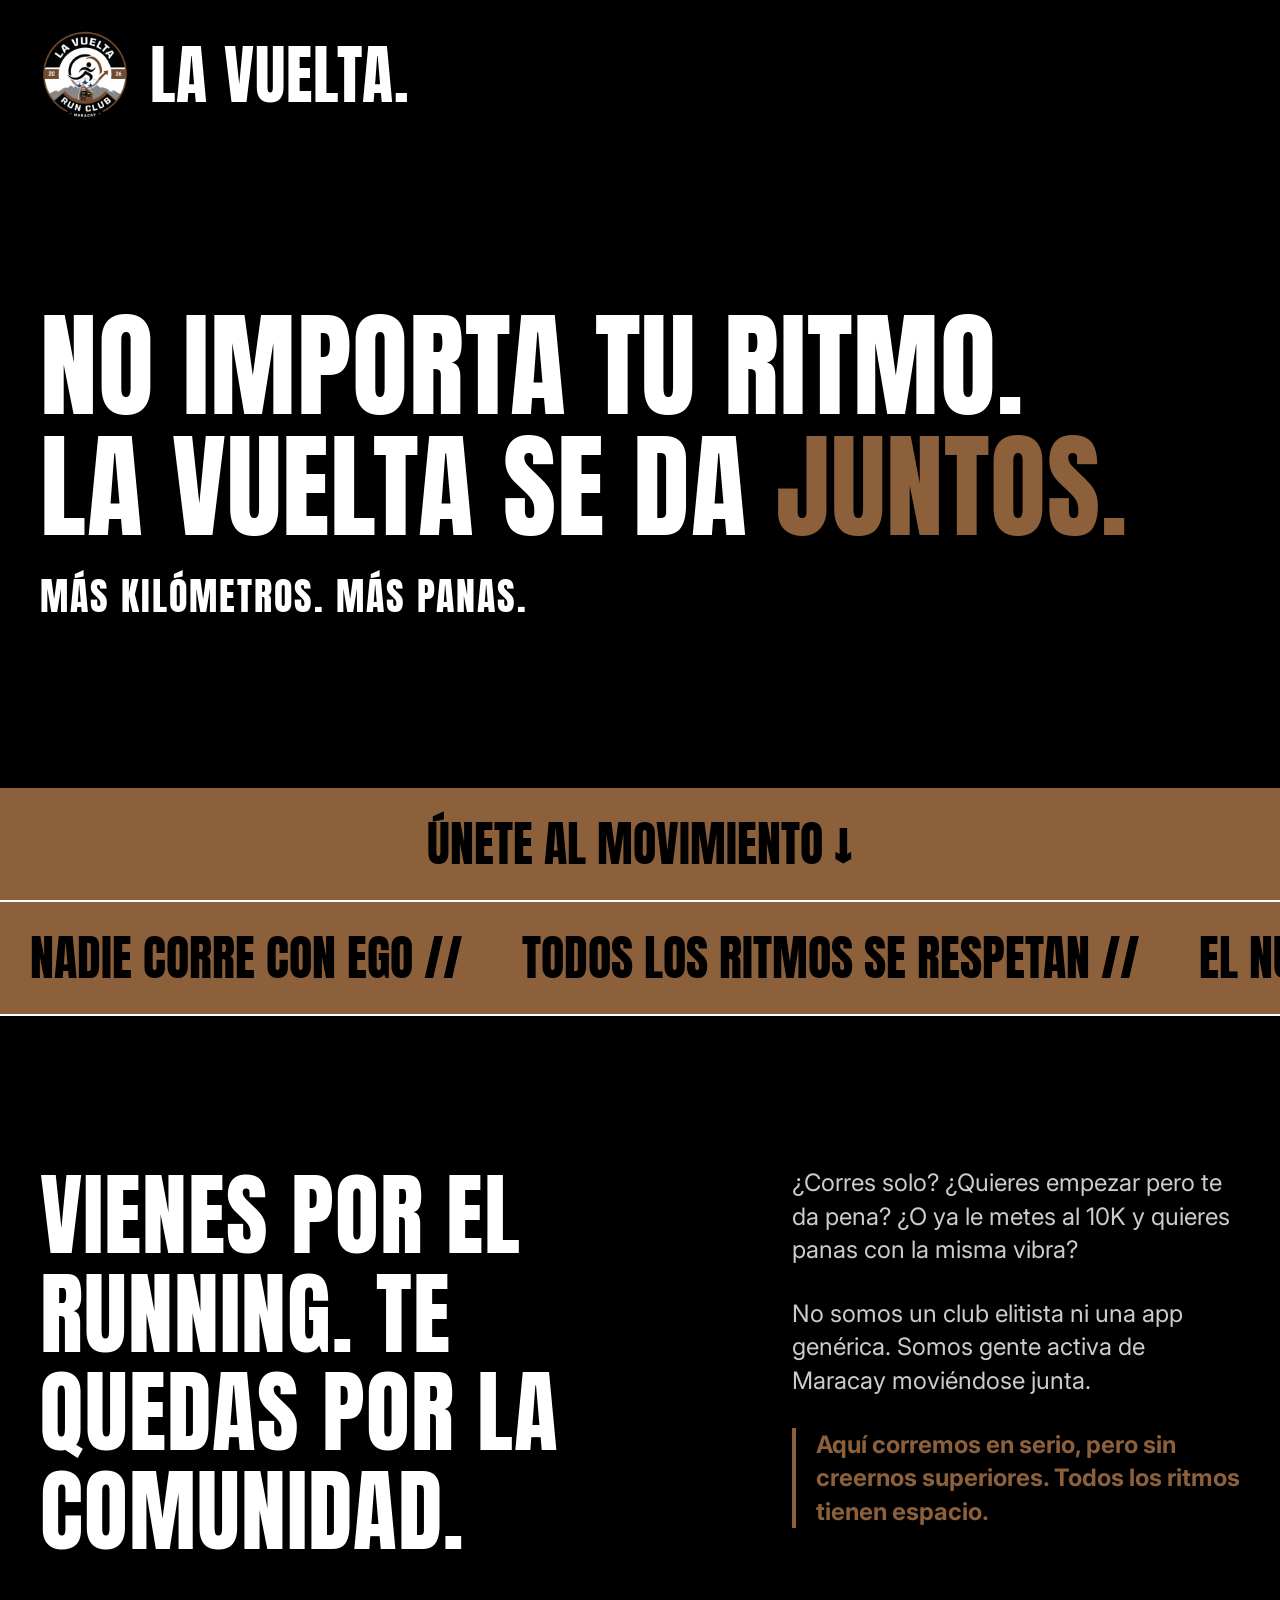
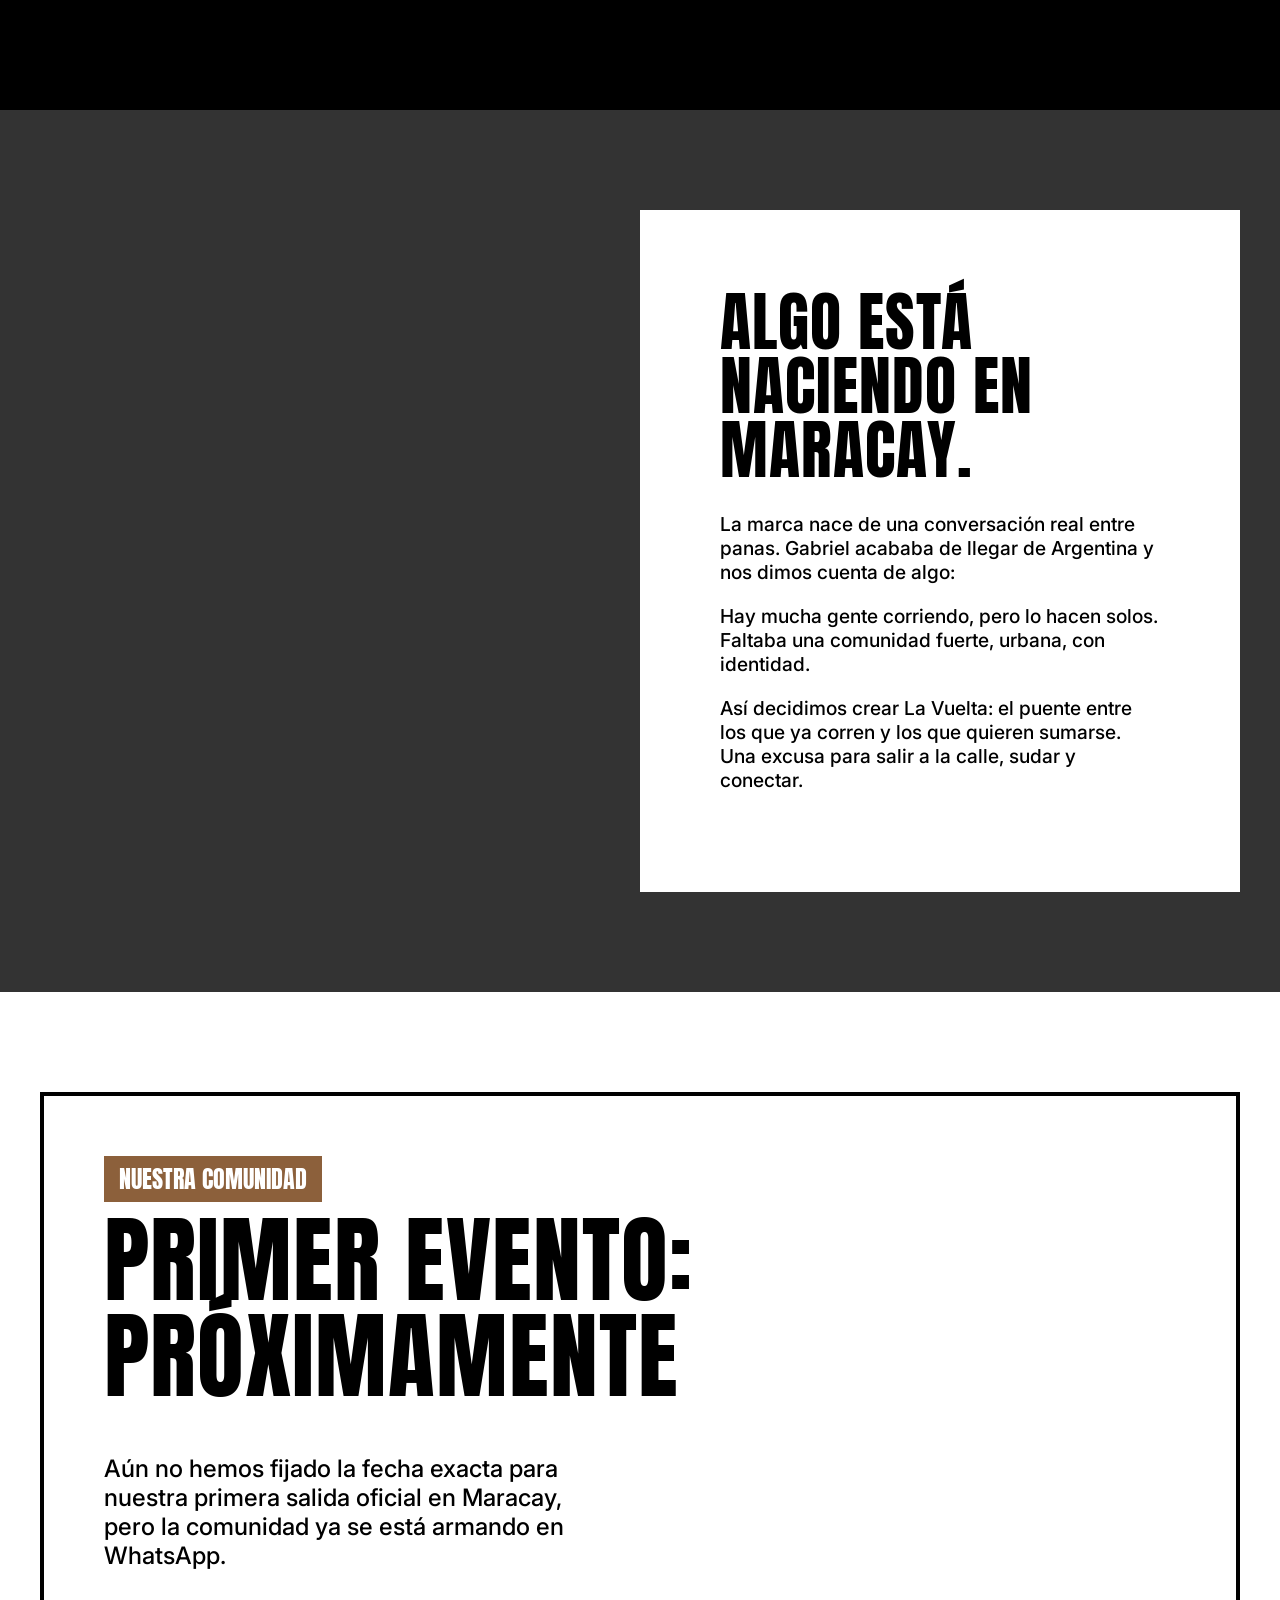
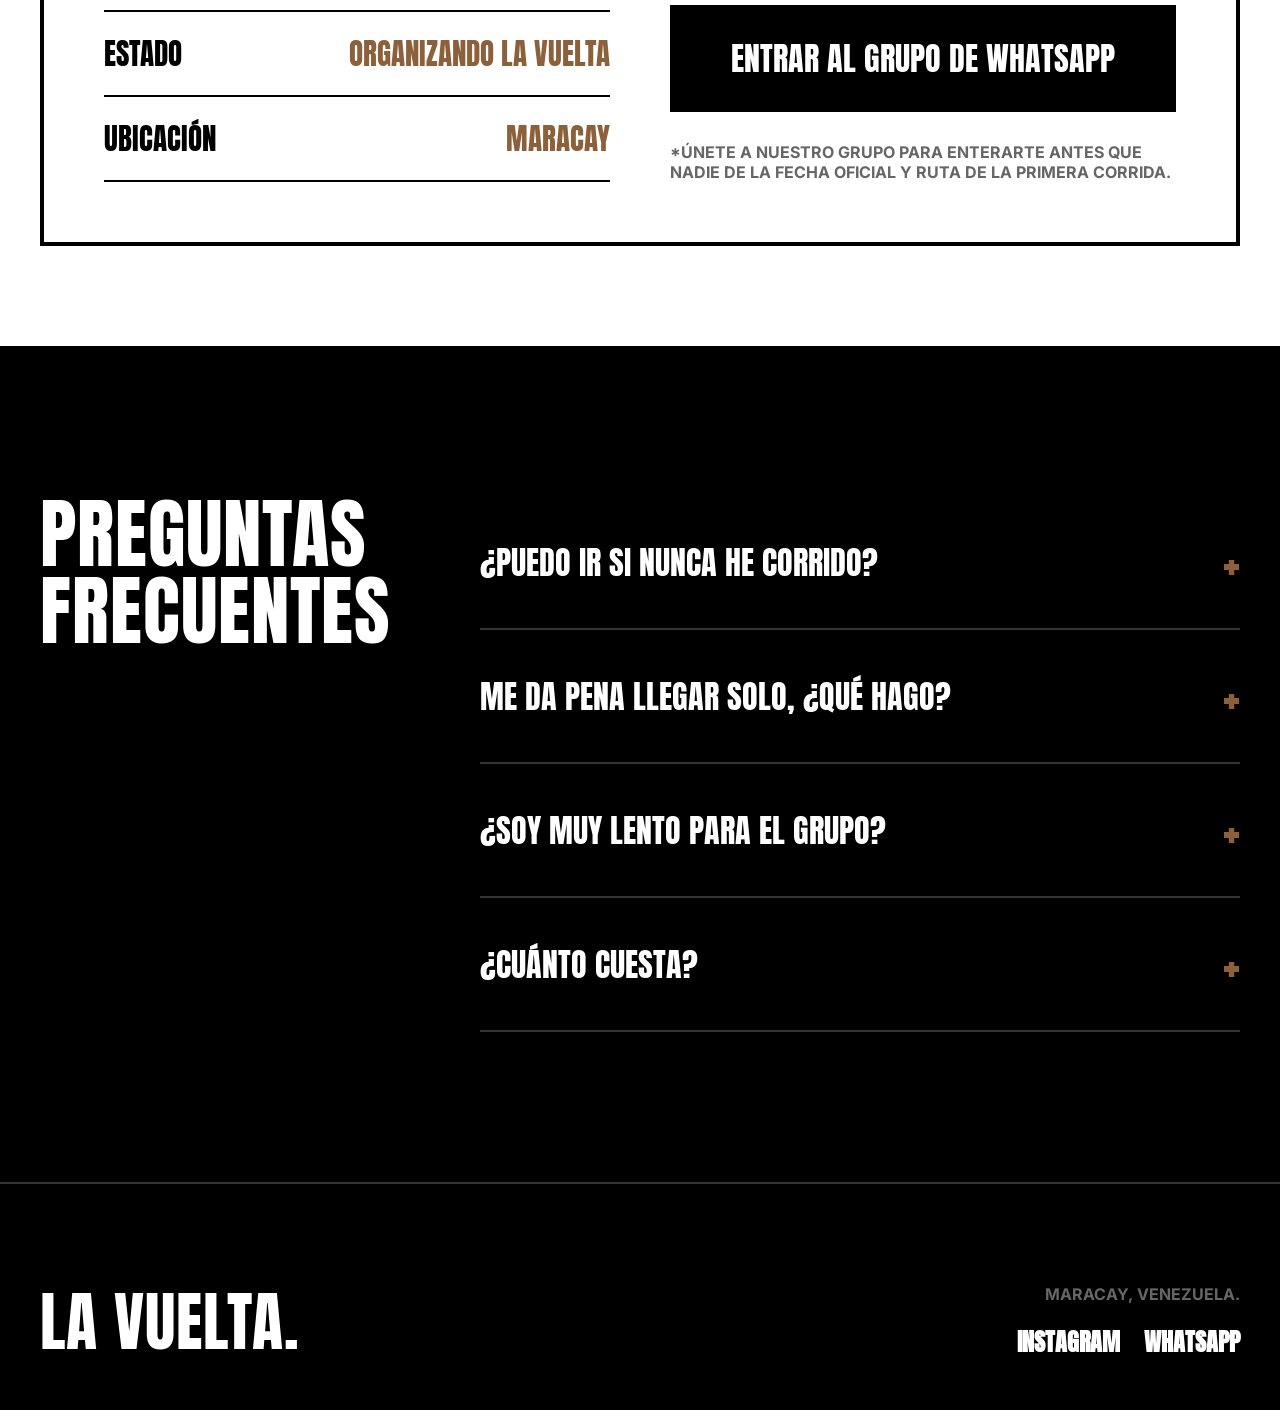
==== commit d14d3392: "Add official WhatsApp and Instagram links" ====
--- a/index.html
+++ b/index.html
@@ -98,7 +98,7 @@
                     </ul>
                 </div>
                 <div class="drop-action">
-                    <a href="https://wa.me/1234567890?text=Hola,%20quiero%20unirme%20a%20La%20Vuelta%20Run%20Club." target="_blank" class="btn-action-primary">ENTRAR AL GRUPO DE WHATSAPP</a>
+                    <a href="https://chat.whatsapp.com/Cp3RDa8gnTD4KBhGJkbCvA?mode=gi_t" target="_blank" class="btn-action-primary">ENTRAR AL GRUPO DE WHATSAPP</a>
                     <p class="drop-note">*Únete a nuestro grupo para enterarte antes que nadie de la fecha oficial y ruta de la primera corrida.</p>
                 </div>
             </div>
@@ -136,8 +136,8 @@
             <h2 class="footer-logo">LA VUELTA.</h2>
             <div class="footer-links">
                 <p>MARACAY, VENEZUELA.</p>
-                <a href="#" class="social-link">INSTAGRAM</a>
-                <a href="#" class="social-link">WHATSAPP</a>
+                <a href="https://www.instagram.com/lavueltarunclub?igsh=MWxlbDVpaXIzOWs1cw==" target="_blank" class="social-link">INSTAGRAM</a>
+                <a href="https://chat.whatsapp.com/Cp3RDa8gnTD4KBhGJkbCvA?mode=gi_t" target="_blank" class="social-link">WHATSAPP</a>
             </div>
         </div>
     </footer>
--- a/css/style.css
+++ b/css/style.css
@@ -64,27 +64,27 @@
 .header-brand {
     display: flex;
     align-items: center;
-    gap: 15px;
+    gap: 20px;
 }
 
 .header .logo {
-    font-size: 2.5rem;
+    font-size: clamp(2.5rem, 5vw, 4rem);
     color: var(--text-light);
 }
 
 .header-logo {
-    height: 50px;
+    height: clamp(50px, 8vw, 90px);
     width: auto;
 }
 
 /* Hero Section */
 .hero {
-    height: 100vh;
+    min-height: 100vh;
     display: flex;
     flex-direction: column;
     justify-content: center;
     position: relative;
-    padding: 0 40px;
+    padding: 150px 40px 120px;
 }
 
 .hero-background {
@@ -101,9 +101,10 @@
 }
 
 .hero-title {
-    font-size: clamp(4rem, 12vw, 10rem);
+    font-size: clamp(3rem, 9vw, 8rem);
     color: var(--text-light);
     margin-bottom: 20px;
+    line-height: 1.05;
     text-shadow: 2px 2px 10px rgba(0,0,0,0.5);
 }
 
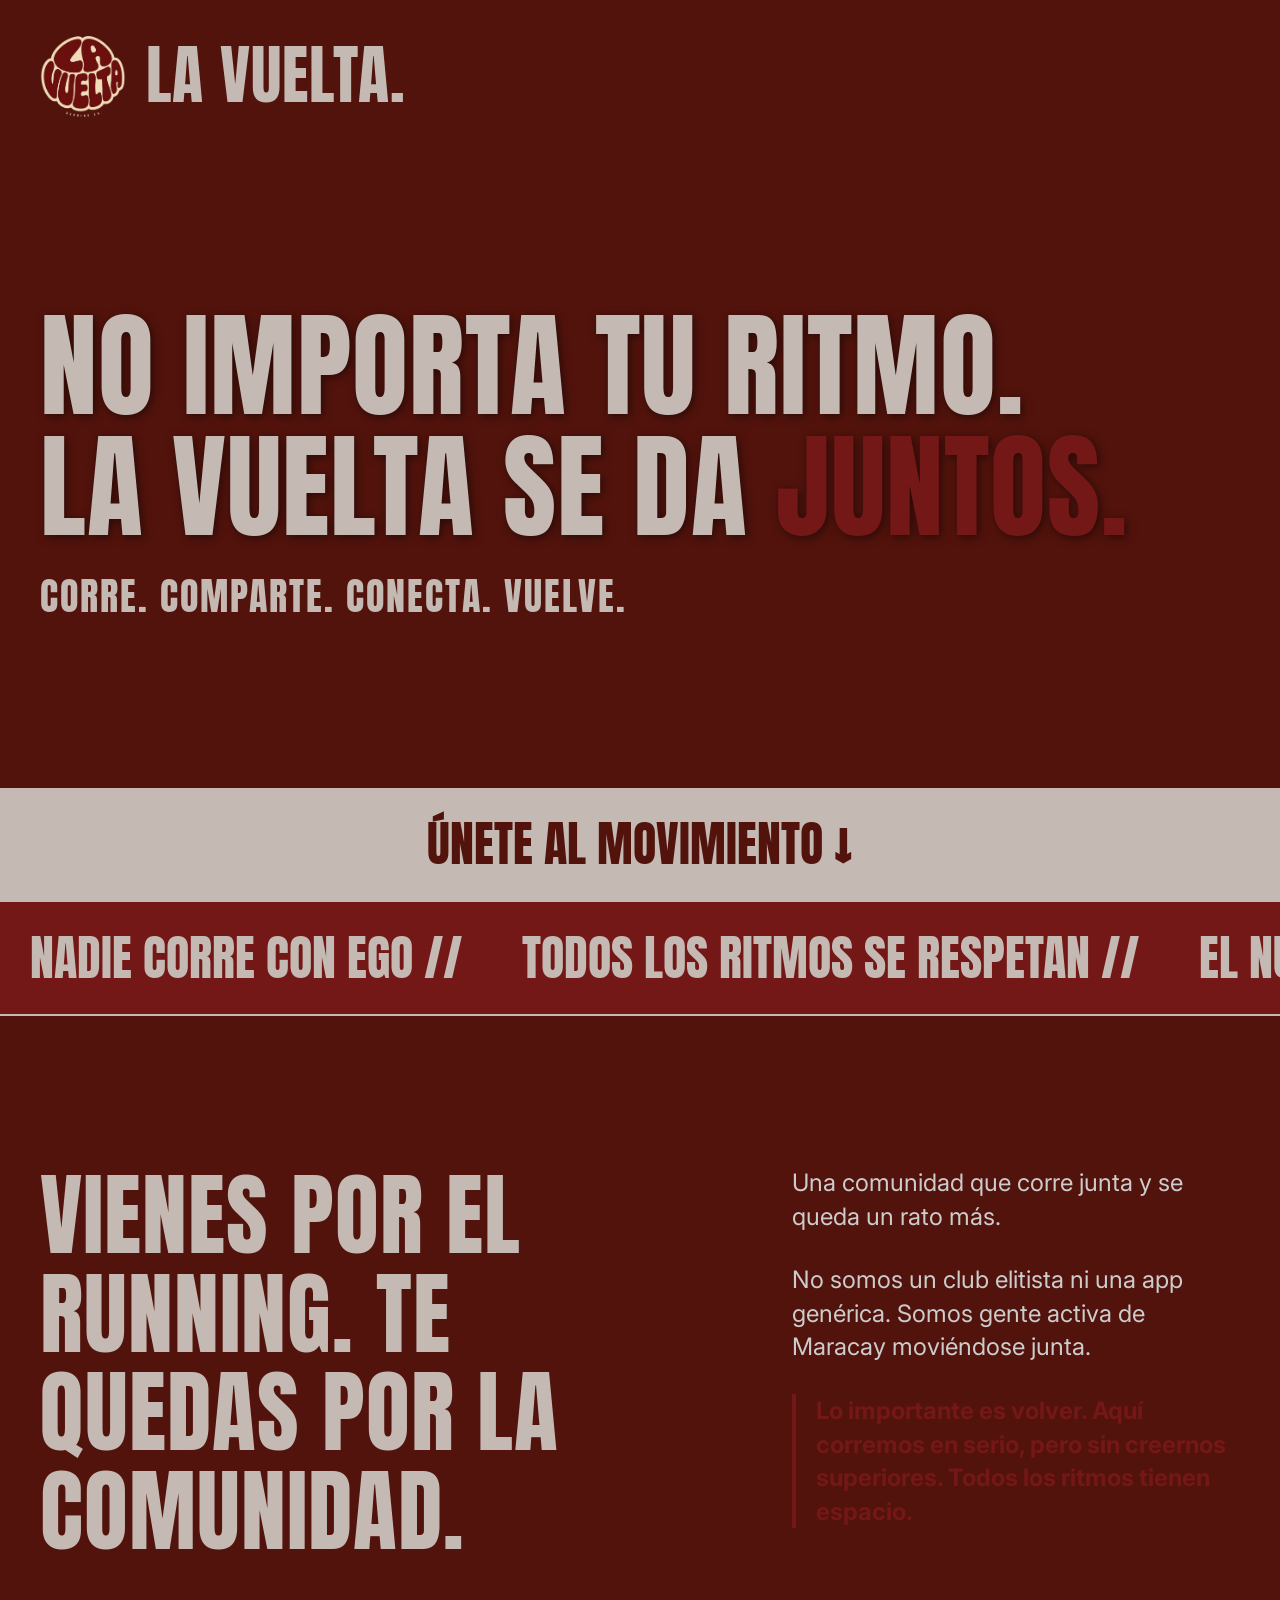
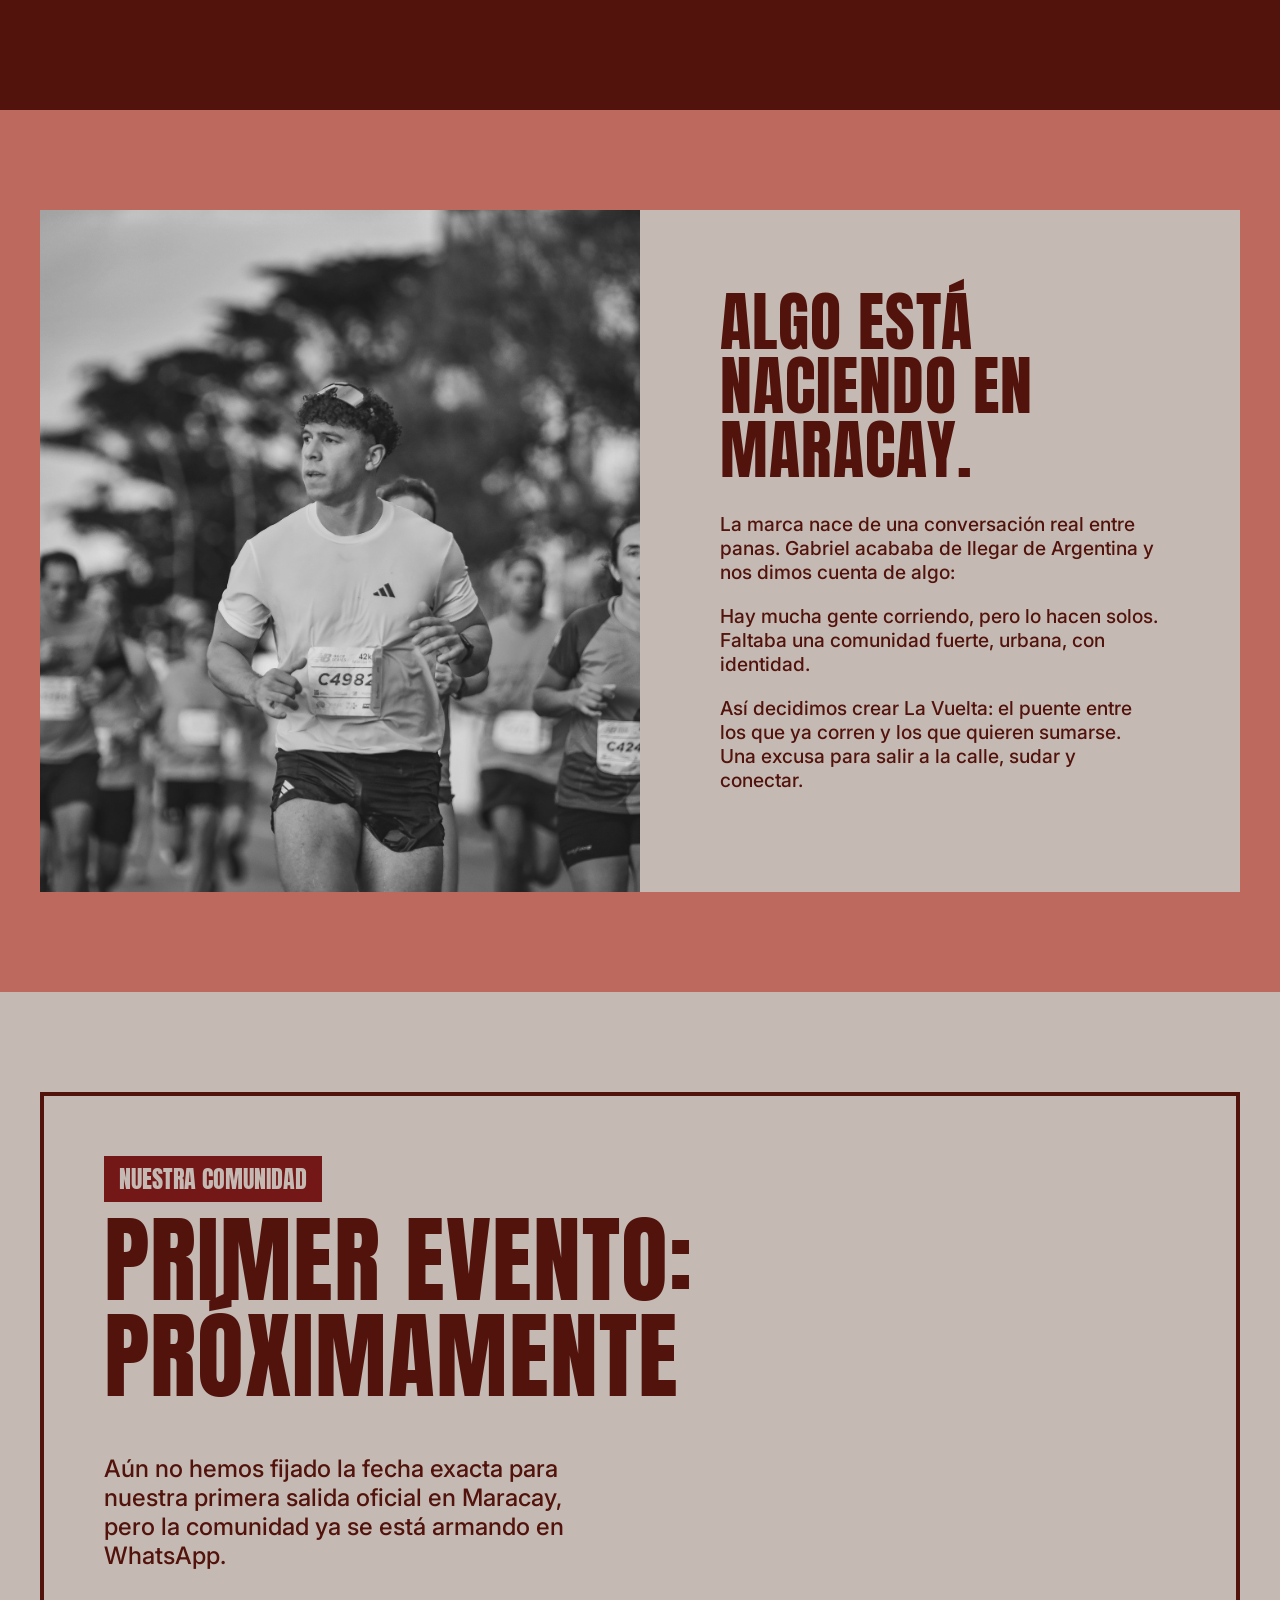
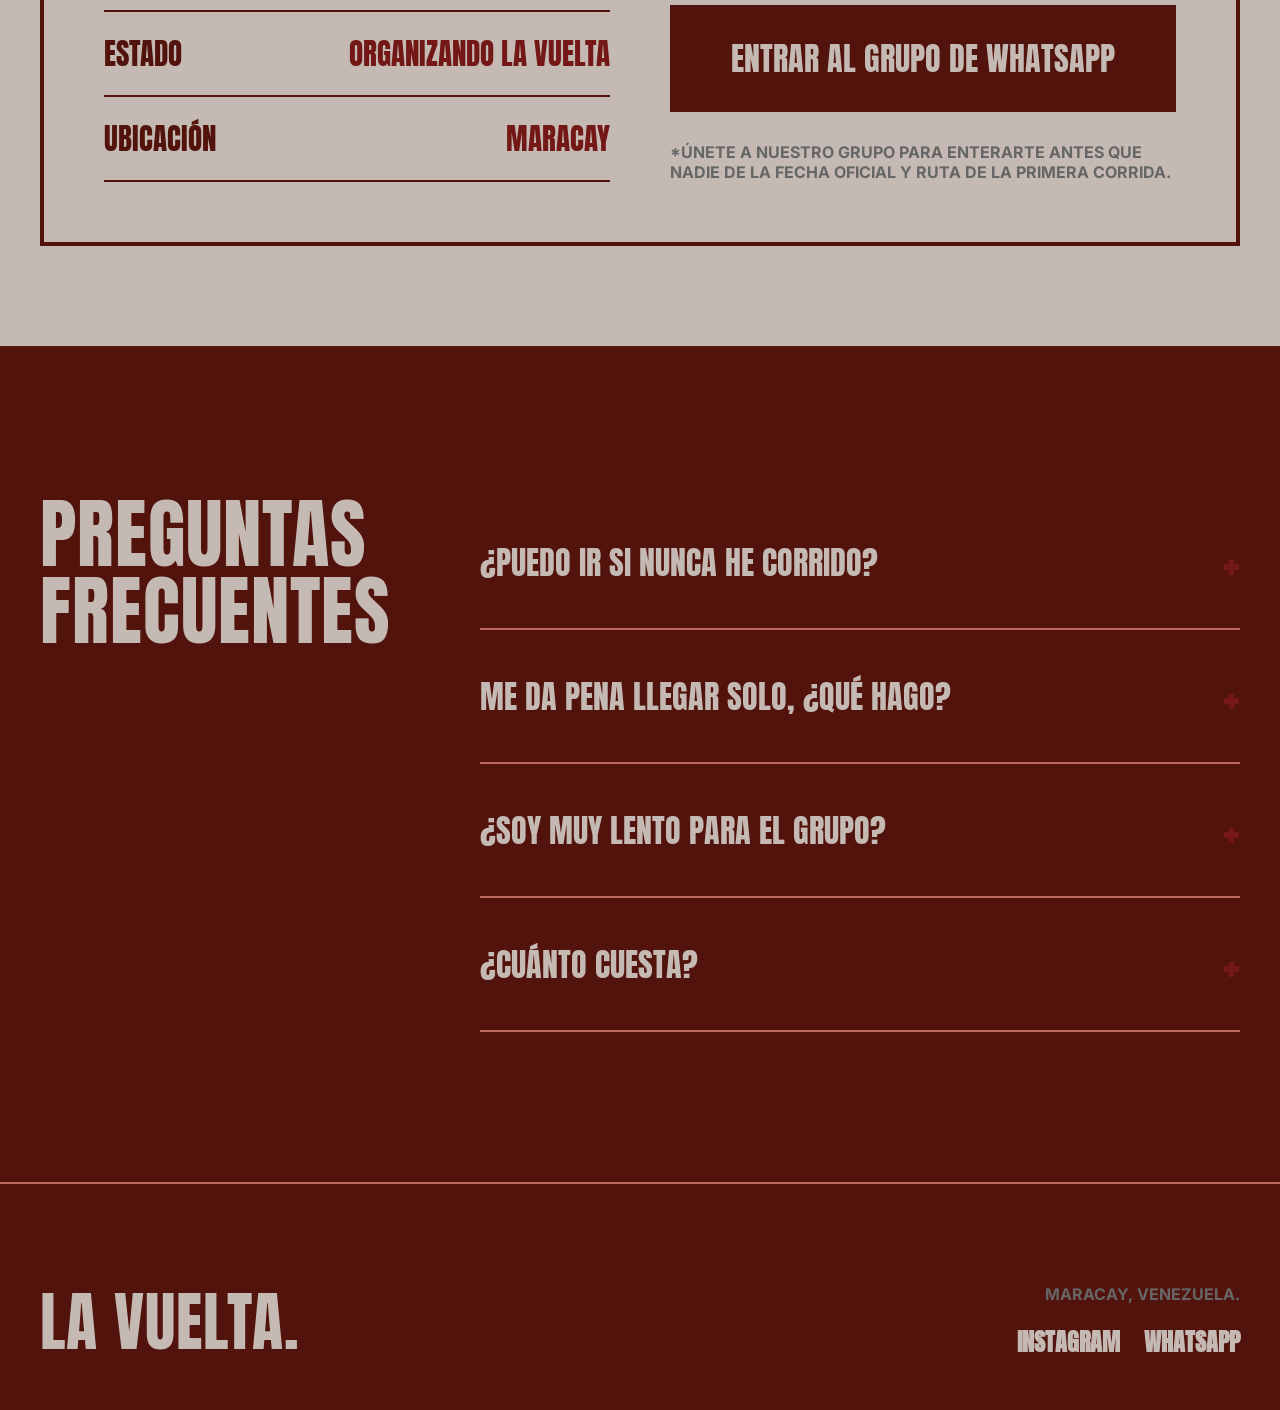
==== commit ce0c244d: "Actualizar logo" ====
--- a/index.html
+++ b/index.html
@@ -26,7 +26,7 @@
         <div class="hero-background"></div>
         <div class="hero-content">
             <h1 class="hero-title">NO IMPORTA TU RITMO.<br>LA VUELTA SE DA <span class="bronze-text">JUNTOS.</span></h1>
-            <p class="hero-subtitle">MÁS KILÓMETROS. MÁS PANAS.</p>
+            <p class="hero-subtitle">CORRE. COMPARTE. CONECTA. VUELVE.</p>
         </div>
         <div class="hero-bottom-action">
             <a href="#unirme" class="btn-mega">ÚNETE AL MOVIMIENTO ↓</a>
@@ -57,9 +57,9 @@
                 <h2>VIENES POR EL RUNNING. TE QUEDAS POR LA COMUNIDAD.</h2>
             </div>
             <div class="manifesto-body">
-                <p>¿Corres solo? ¿Quieres empezar pero te da pena? ¿O ya le metes al 10K y quieres panas con la misma vibra?</p>
+                <p>Una comunidad que corre junta y se queda un rato más.</p>
                 <p>No somos un club elitista ni una app genérica. Somos gente activa de Maracay moviéndose junta.</p>
-                <p class="bronze-highlight">Aquí corremos en serio, pero sin creernos superiores. Todos los ritmos tienen espacio.</p>
+                <p class="bronze-highlight">Lo importante es volver. Aquí corremos en serio, pero sin creernos superiores. Todos los ritmos tienen espacio.</p>
             </div>
         </div>
     </section>
--- a/css/style.css
+++ b/css/style.css
@@ -3,12 +3,14 @@
 */
 
 :root {
-    --bg-dark: #000000;
-    --bg-light: #ffffff;
-    --accent: #8c603b; /* Bronce del logo */
-    --text-dark: #000000;
-    --text-light: #ffffff;
-    --gray: #333333;
+    --bg-dark: #52130C; /* Dark Fire */
+    --bg-light: #C4BAB3; /* Wool */
+    --accent: #741717; /* Red Wine */
+    --accent-light: #BD695D; /* Caramel */
+    --accent-deep: #603A30; /* Chestnut */
+    --text-dark: #52130C;
+    --text-light: #C4BAB3;
+    --gray: #BD695D;
     
     --font-display: 'Anton', sans-serif;
     --font-body: 'Inter', sans-serif;
@@ -125,8 +127,8 @@
 .btn-mega {
     display: block;
     width: 100%;
-    background-color: var(--accent);
-    color: var(--bg-dark);
+    background-color: var(--bg-light);
+    color: var(--text-dark);
     font-family: var(--font-display);
     font-size: clamp(2rem, 4vw, 3rem);
     text-align: center;
@@ -136,7 +138,8 @@
 }
 
 .btn-mega:hover {
-    background-color: var(--bg-light);
+    background-color: var(--accent-light);
+    color: var(--text-light);
 }
 
 /* The Drop (Próxima Vuelta) */
@@ -267,7 +270,7 @@
 .ticker-item {
     font-family: var(--font-display);
     font-size: 3rem;
-    color: var(--bg-dark);
+    color: var(--bg-light);
     padding: 0 30px;
 }
 
@@ -320,7 +323,7 @@
 }
 
 .crew-image {
-    background-image: url('https://images.unsplash.com/photo-1571008887538-b36bb32f4571?q=80&w=2070&auto=format&fit=crop');
+    background-image: url('../assets/background.png');
     background-size: cover;
     background-position: center;
     filter: grayscale(100%);
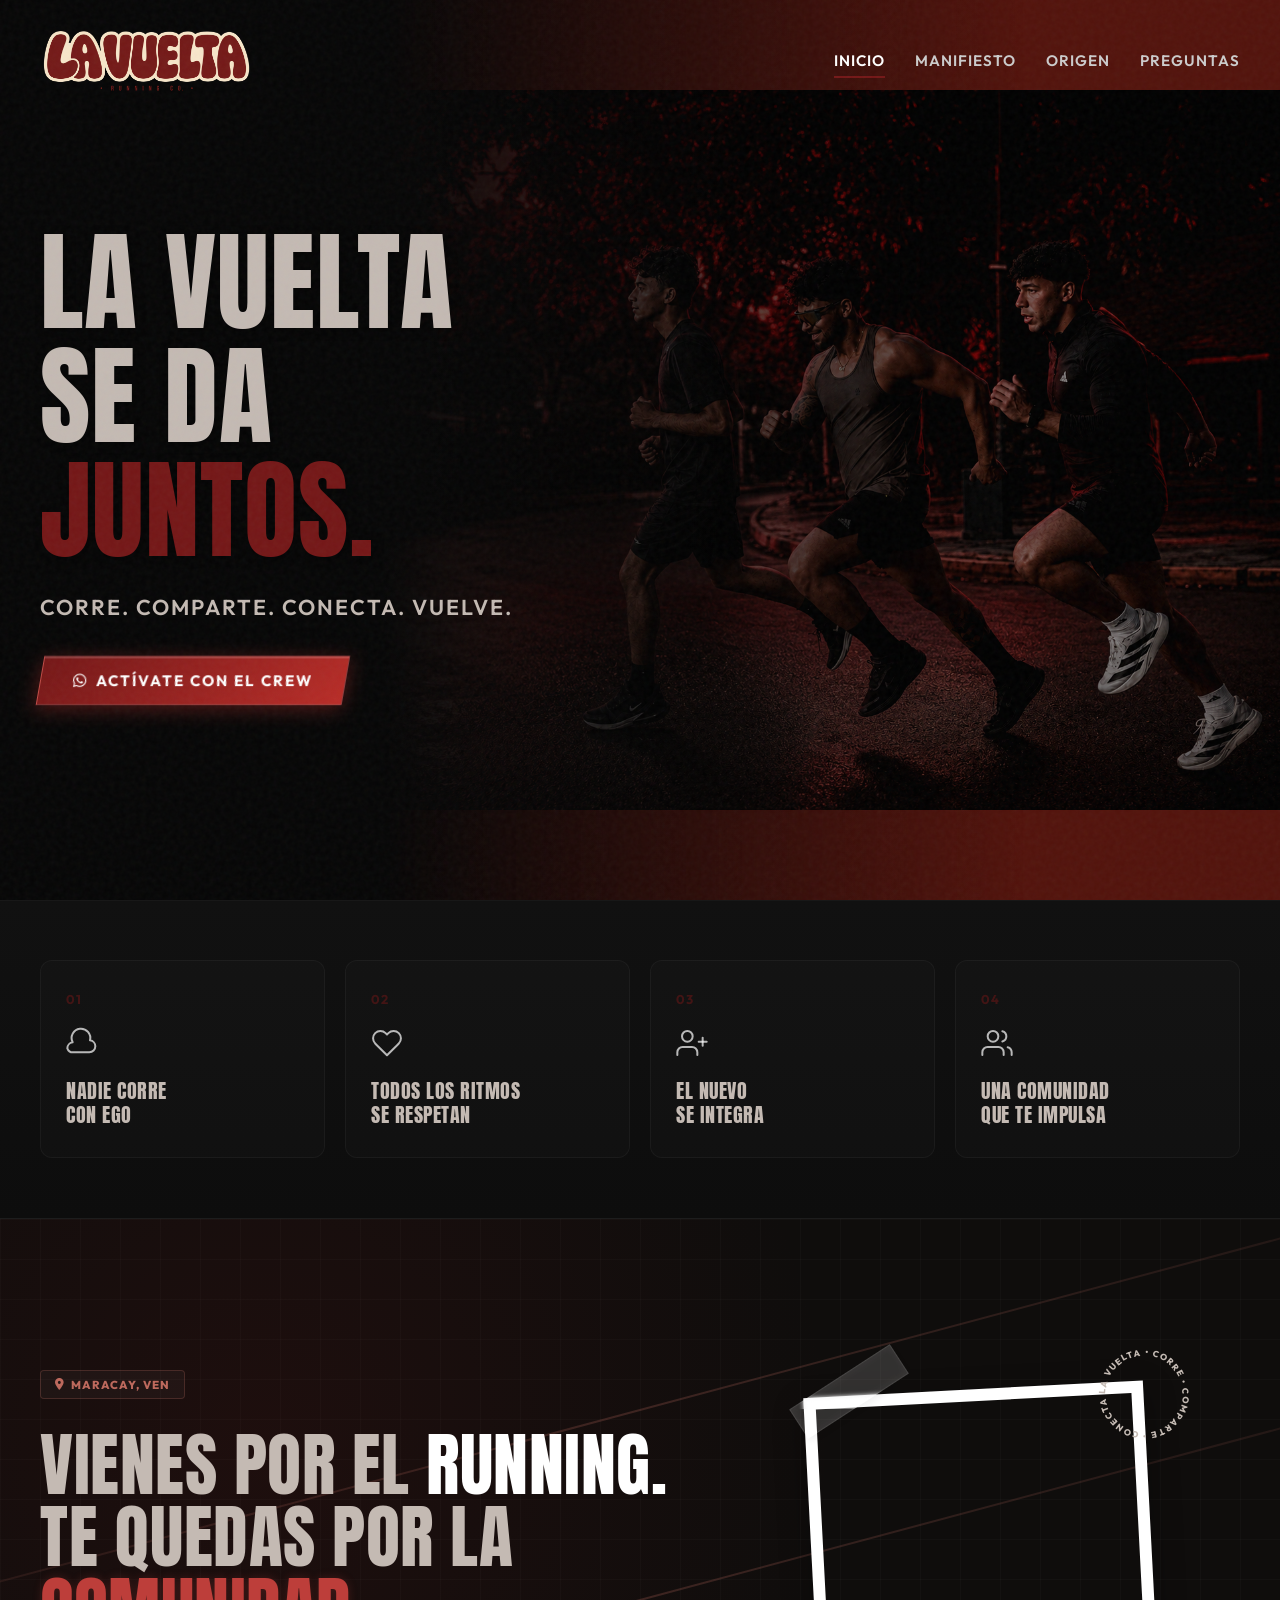
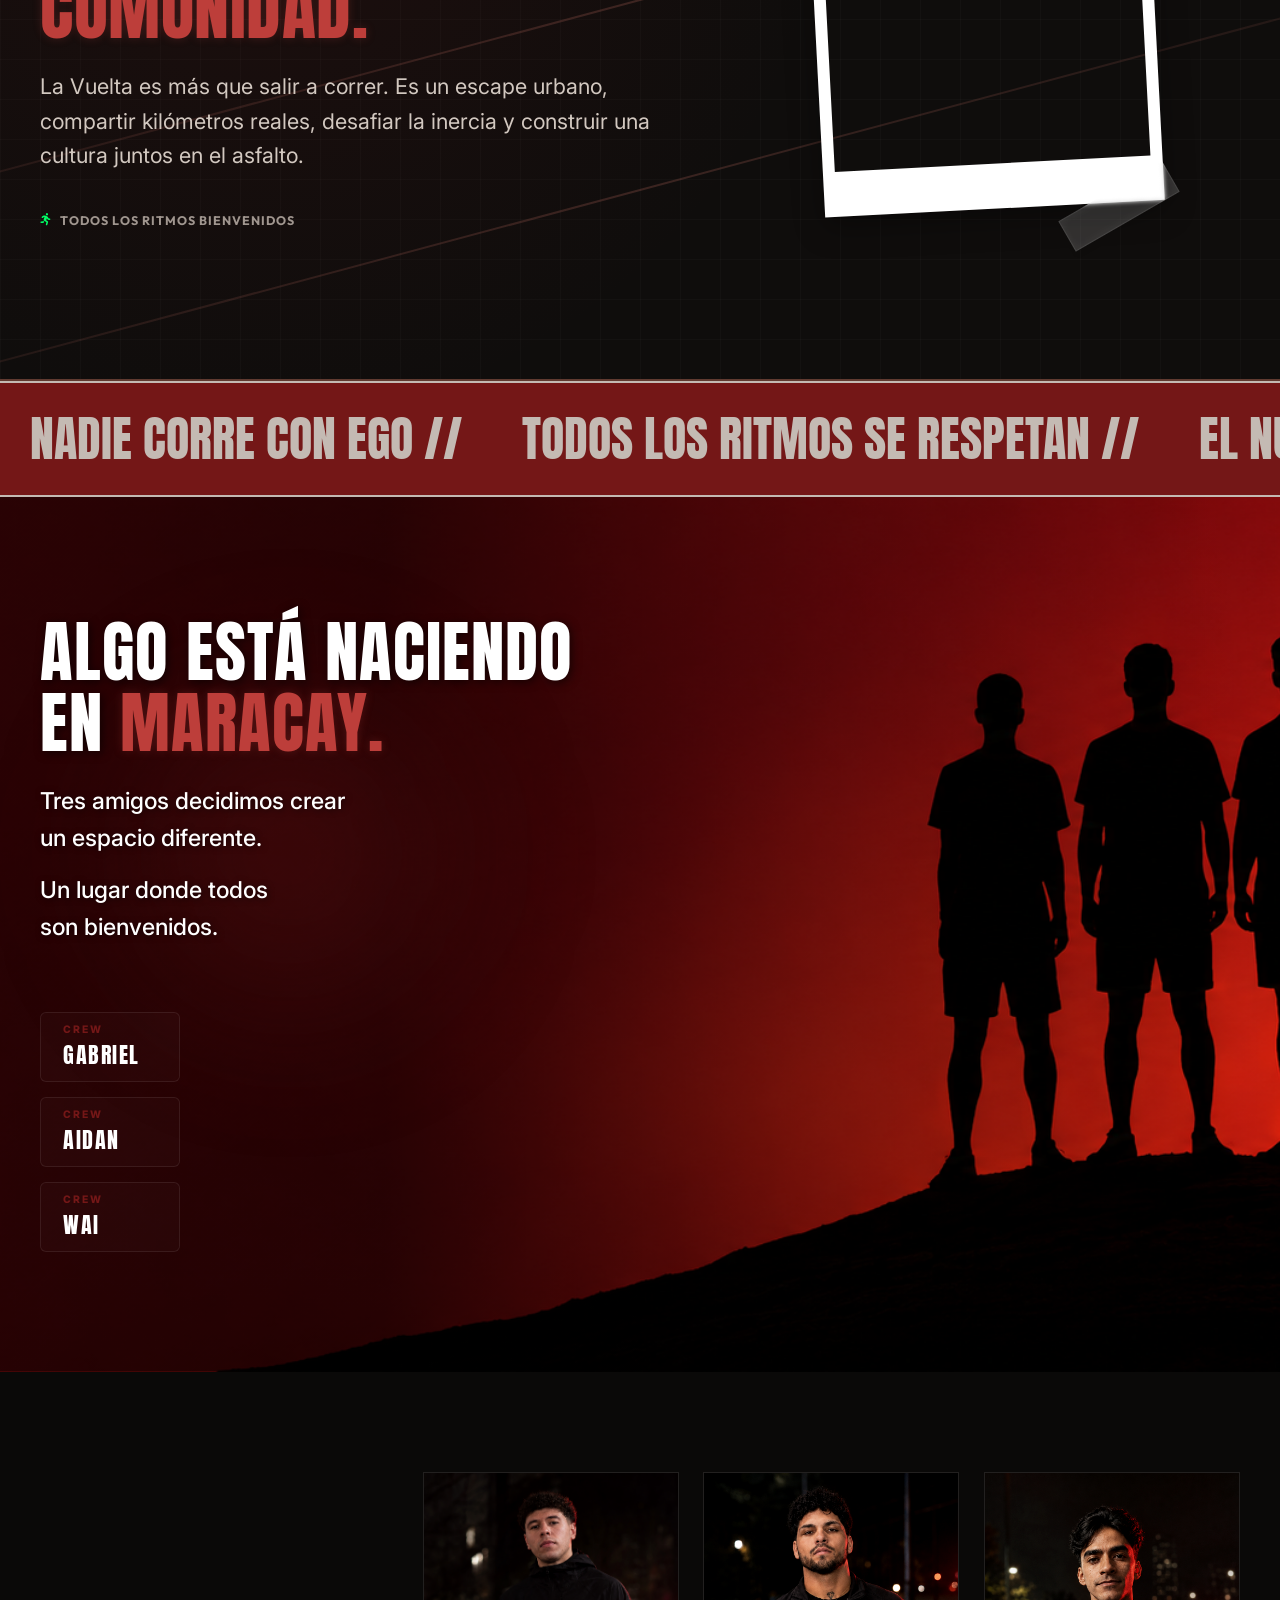
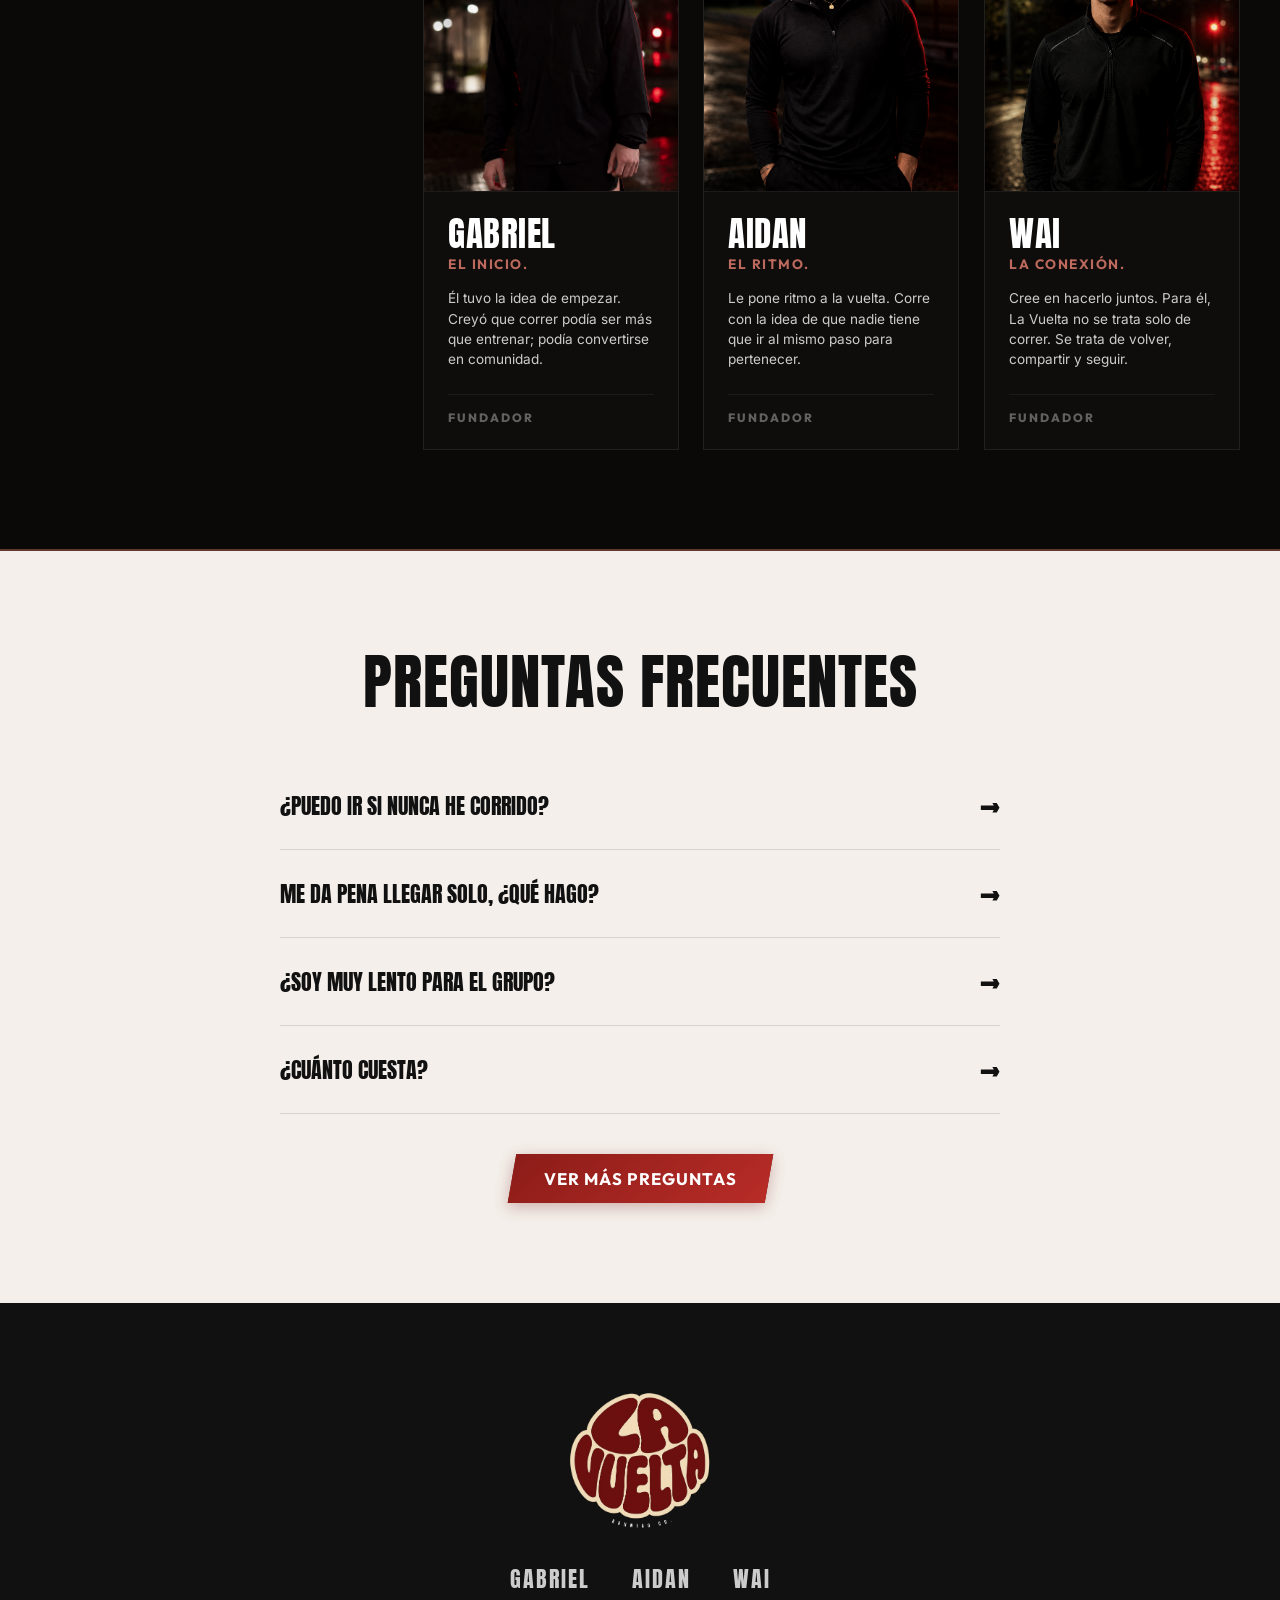
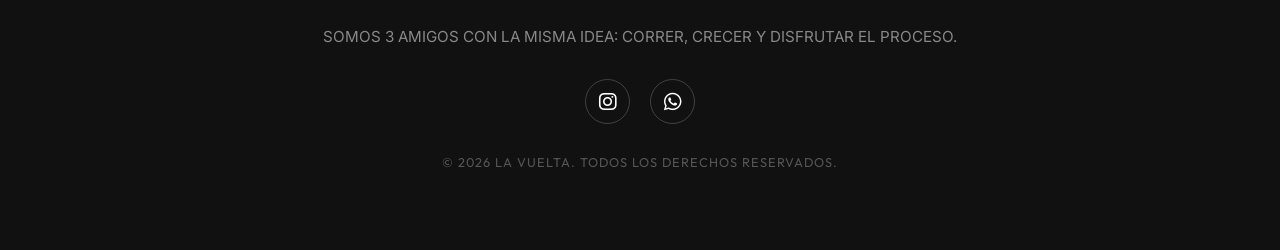
==== commit 22e44a59: "Implementar mejoras premium: carrusel sticky LERP en móvil, estadísticas dinámicas, contador del pró" ====
--- a/index.html
+++ b/index.html
@@ -3,33 +3,301 @@
 <head>
     <meta charset="UTF-8">
     <meta name="viewport" content="width=device-width, initial-scale=1.0">
-    <title>La Vuelta Run Club | Maracay</title>
+    <title>La Vuelta Running Co. | Maracay</title>
     <meta name="description" content="Comunidad runner en Maracay. No importa tu ritmo. La vuelta se da juntos.">
-    <!-- Google Fonts: Anton para titulares masivos, Inter para legibilidad -->
+    
+    <!-- Favicon -->
+    <link rel="icon" type="image/png" href="assets/favicon.png?v=1.0">
+    
+    <!-- Google Fonts: Anton (titulares masivos), Inter (legibilidad), Outfit (detalles secundarios) -->
     <link rel="preconnect" href="https://fonts.googleapis.com">
     <link rel="preconnect" href="https://fonts.gstatic.com" crossorigin>
-    <link href="https://fonts.googleapis.com/css2?family=Anton&family=Inter:wght@400;500;700&display=swap" rel="stylesheet">
-    <link rel="stylesheet" href="css/style.css">
+    <link href="https://fonts.googleapis.com/css2?family=Anton&family=Inter:wght@400;500;700&family=Outfit:wght@400;500;600;700;800&display=swap" rel="stylesheet">
+    
+    <!-- FontAwesome for Social Icons -->
+    <link rel="stylesheet" href="https://cdnjs.cloudflare.com/ajax/libs/font-awesome/6.4.0/css/all.min.css">
+    
+    <link rel="stylesheet" href="css/style.css?v=4.6">
+    <style>
+        @media (min-width: 769px) {
+            .the-crew {
+                background-position: center 96% !important;
+            }
+        }
+    </style>
 </head>
 <body>
 
-    <!-- Header Flotante Minimalista -->
+    <!-- Film Grain Overlay -->
+    <div class="film-grain"></div>
+
+    <!-- Header Flotante Minimalista Glassmorphic -->
     <header class="header">
-        <div class="header-brand">
-            <img src="assets/logo.png" alt="La Vuelta Logo" class="header-logo">
-            <div class="logo">LA VUELTA.</div>
+        <div class="container header-container">
+            <div class="header-brand">
+                <img src="assets/logo-linear.png" alt="La Vuelta Logo" class="header-logo">
+            </div>
+            
+            <nav class="header-nav">
+                <a href="#" class="nav-link active">Inicio</a>
+                <a href="#manifesto" class="nav-link">Manifiesto</a>
+                <a href="#crews" class="nav-link">Origen</a>
+                <a href="#unirme" class="nav-link" style="display: none;">Próximo Evento</a>
+                <a href="#faqs" class="nav-link">Preguntas</a>
+            </nav>
+
+            <button class="mobile-nav-toggle" aria-label="Menu de navegación">
+                <span class="bar"></span>
+                <span class="bar"></span>
+                <span class="bar"></span>
+            </button>
         </div>
     </header>
 
     <!-- Hero Inmersivo -->
     <section class="hero">
         <div class="hero-background"></div>
-        <div class="hero-content">
-            <h1 class="hero-title">NO IMPORTA TU RITMO.<br>LA VUELTA SE DA <span class="bronze-text">JUNTOS.</span></h1>
-            <p class="hero-subtitle">CORRE. COMPARTE. CONECTA. VUELVE.</p>
-        </div>
-        <div class="hero-bottom-action">
-            <a href="#unirme" class="btn-mega">ÚNETE AL MOVIMIENTO ↓</a>
+        <div class="container hero-container">
+            <div class="hero-content">
+                <h1 class="hero-title reveal-left" style="transition-delay: 0.1s;">
+                    <span class="hero-word" style="--d: 0.2s;">LA</span> 
+                    <span class="hero-word" style="--d: 0.4s;"><span class="spin-word">VUELTA</span></span><br class="desktop-only">
+                    <span class="hero-word" style="--d: 0.6s;">SE</span> 
+                    <span class="hero-word" style="--d: 0.7s;">DA</span><br>
+                    <span class="hero-word red-text" style="--d: 0.9s;">JUNTOS.</span>
+                </h1>
+                <p class="hero-subtitle reveal" style="transition-delay: 0.2s;">
+                    <span class="sub-word" style="--d: 1.1s;">CORRE.</span> 
+                    <span class="sub-word" style="--d: 1.3s;">COMPARTE.</span> 
+                    <span class="sub-word" style="--d: 1.5s;">CONECTA.</span> 
+                    <span class="sub-word" style="--d: 1.7s;">VUELVE.</span>
+                </p>
+                <div class="hero-actions">
+                    <a href="#unirme" class="btn-hero" style="display: none;"><span>ÚNETE AL MOVIMIENTO</span></a>
+                    <a href="https://chat.whatsapp.com/Cp3RDa8gnTD4KBhGJkbCvA?mode=gi_t" target="_blank" class="btn-hero btn-hero-whatsapp">
+                        <span><i class="fa-brands fa-whatsapp"></i> ACTÍVATE CON EL CREW</span>
+                    </a>
+                </div>
+            </div>
+        </div>
+    </section>
+
+    <!-- Sub-hero Feature Bar -->
+    <div class="feature-bar">
+        <div class="container feature-bar-container">
+            <!-- Item 1 -->
+            <div class="feature-item reveal-scale" style="transition-delay: 0.1s;">
+                <span class="feature-number">01</span>
+                <div class="feature-icon">
+                    <svg viewBox="0 0 24 24" fill="none" stroke="currentColor" stroke-width="1.5" stroke-linecap="round" stroke-linejoin="round">
+                        <path d="M17.5 19A4.5 4.5 0 0 0 22 14.5c0-2.3-1.7-4.2-4-4.5A7 7 0 1 0 5 11.5c-2.2.3-4 2.2-4 4.5A4.5 4.5 0 0 0 5.5 19H17.5z" />
+                    </svg>
+                </div>
+                <h3 class="feature-text">NADIE CORRE<br>CON EGO</h3>
+            </div>
+            <!-- Item 2 -->
+            <div class="feature-item reveal-scale" style="transition-delay: 0.25s;">
+                <span class="feature-number">02</span>
+                <div class="feature-icon">
+                    <svg viewBox="0 0 24 24" fill="none" stroke="currentColor" stroke-width="1.5" stroke-linecap="round" stroke-linejoin="round">
+                        <path d="M20.84 4.61a5.5 5.5 0 0 0-7.78 0L12 5.67l-1.06-1.06a5.5 5.5 0 0 0-7.78 7.78l1.06 1.06L12 21.23l7.78-7.78 1.06-1.06a5.5 5.5 0 0 0 0-7.78z" />
+                    </svg>
+                </div>
+                <h3 class="feature-text">TODOS LOS RITMOS<br>SE RESPETAN</h3>
+            </div>
+            <!-- Item 3 -->
+            <div class="feature-item reveal-scale" style="transition-delay: 0.4s;">
+                <span class="feature-number">03</span>
+                <div class="feature-icon">
+                    <svg viewBox="0 0 24 24" fill="none" stroke="currentColor" stroke-width="1.5" stroke-linecap="round" stroke-linejoin="round">
+                        <path d="M16 21v-2a4 4 0 0 0-4-4H5a4 4 0 0 0-4 4v2" />
+                        <circle cx="8.5" cy="7" r="4" />
+                        <line x1="20" y1="8" x2="20" y2="14" />
+                        <line x1="23" y1="11" x2="17" y2="11" />
+                    </svg>
+                </div>
+                <h3 class="feature-text">EL NUEVO<br>SE INTEGRA</h3>
+            </div>
+            <!-- Item 4 -->
+            <div class="feature-item reveal-scale" style="transition-delay: 0.55s;">
+                <span class="feature-number">04</span>
+                <div class="feature-icon">
+                    <svg viewBox="0 0 24 24" fill="none" stroke="currentColor" stroke-width="1.5" stroke-linecap="round" stroke-linejoin="round">
+                        <path d="M17 21v-2a4 4 0 0 0-4-4H5a4 4 0 0 0-4 4v2" />
+                        <circle cx="9" cy="7" r="4" />
+                        <path d="M23 21v-2a4 4 0 0 0-3-3.87" />
+                        <path d="M16 3.13a4 4 0 0 1 0 7.75" />
+                    </svg>
+                </div>
+                <h3 class="feature-text">UNA COMUNIDAD<br>QUE TE IMPULSA</h3>
+            </div>
+        </div>
+    </div>
+
+    <!-- The Manifesto -->
+    <section id="manifesto" class="manifesto">
+        <!-- Technical track lane lines in the background -->
+        <div class="track-lines">
+            <div class="track-line"></div>
+            <div class="track-line"></div>
+            <div class="track-line"></div>
+        </div>
+
+        <!-- Animated Footprints -->
+        <div class="running-footprints">
+            <div class="footprint left">
+                <svg viewBox="0 0 24 48" fill="none" xmlns="http://www.w3.org/2000/svg">
+                    <path d="M12 2C7 2 3 5.5 3 10C3 13.5 5 16.5 8 18L8.5 22C9 24.5 10.5 26 12 26C13.5 26 15 24.5 15.5 22L16 18C19 16.5 21 13.5 21 10C21 5.5 17 2 12 2Z" fill="currentColor"/>
+                    <path d="M12 34C8.5 34 6 36 6 39.5L6.5 44C7 46 9 46.5 12 46.5C15 46.5 17 46 17.5 44L18 39.5C18 36 15.5 34 12 34Z" fill="currentColor"/>
+                </svg>
+            </div>
+            <div class="footprint right">
+                <svg viewBox="0 0 24 48" fill="none" xmlns="http://www.w3.org/2000/svg">
+                    <path d="M12 2C7 2 3 5.5 3 10C3 13.5 5 16.5 8 18L8.5 22C9 24.5 10.5 26 12 26C13.5 26 15 24.5 15.5 22L16 18C19 16.5 21 13.5 21 10C21 5.5 17 2 12 2Z" fill="currentColor"/>
+                    <path d="M12 34C8.5 34 6 36 6 39.5L6.5 44C7 46 9 46.5 12 46.5C15 46.5 17 46 17.5 44L18 39.5C18 36 15.5 34 12 34Z" fill="currentColor"/>
+                </svg>
+            </div>
+            <div class="footprint left">
+                <svg viewBox="0 0 24 48" fill="none" xmlns="http://www.w3.org/2000/svg">
+                    <path d="M12 2C7 2 3 5.5 3 10C3 13.5 5 16.5 8 18L8.5 22C9 24.5 10.5 26 12 26C13.5 26 15 24.5 15.5 22L16 18C19 16.5 21 13.5 21 10C21 5.5 17 2 12 2Z" fill="currentColor"/>
+                    <path d="M12 34C8.5 34 6 36 6 39.5L6.5 44C7 46 9 46.5 12 46.5C15 46.5 17 46 17.5 44L18 39.5C18 36 15.5 34 12 34Z" fill="currentColor"/>
+                </svg>
+            </div>
+            <div class="footprint right">
+                <svg viewBox="0 0 24 48" fill="none" xmlns="http://www.w3.org/2000/svg">
+                    <path d="M12 2C7 2 3 5.5 3 10C3 13.5 5 16.5 8 18L8.5 22C9 24.5 10.5 26 12 26C13.5 26 15 24.5 15.5 22L16 18C19 16.5 21 13.5 21 10C21 5.5 17 2 12 2Z" fill="currentColor"/>
+                    <path d="M12 34C8.5 34 6 36 6 39.5L6.5 44C7 46 9 46.5 12 46.5C15 46.5 17 46 17.5 44L18 39.5C18 36 15.5 34 12 34Z" fill="currentColor"/>
+                </svg>
+            </div>
+            <div class="footprint left">
+                <svg viewBox="0 0 24 48" fill="none" xmlns="http://www.w3.org/2000/svg">
+                    <path d="M12 2C7 2 3 5.5 3 10C3 13.5 5 16.5 8 18L8.5 22C9 24.5 10.5 26 12 26C13.5 26 15 24.5 15.5 22L16 18C19 16.5 21 13.5 21 10C21 5.5 17 2 12 2Z" fill="currentColor"/>
+                    <path d="M12 34C8.5 34 6 36 6 39.5L6.5 44C7 46 9 46.5 12 46.5C15 46.5 17 46 17.5 44L18 39.5C18 36 15.5 34 12 34Z" fill="currentColor"/>
+                </svg>
+            </div>
+            <div class="footprint right">
+                <svg viewBox="0 0 24 48" fill="none" xmlns="http://www.w3.org/2000/svg">
+                    <path d="M12 2C7 2 3 5.5 3 10C3 13.5 5 16.5 8 18L8.5 22C9 24.5 10.5 26 12 26C13.5 26 15 24.5 15.5 22L16 18C19 16.5 21 13.5 21 10C21 5.5 17 2 12 2Z" fill="currentColor"/>
+                    <path d="M12 34C8.5 34 6 36 6 39.5L6.5 44C7 46 9 46.5 12 46.5C15 46.5 17 46 17.5 44L18 39.5C18 36 15.5 34 12 34Z" fill="currentColor"/>
+                </svg>
+            </div>
+            <div class="footprint left">
+                <svg viewBox="0 0 24 48" fill="none" xmlns="http://www.w3.org/2000/svg">
+                    <path d="M12 2C7 2 3 5.5 3 10C3 13.5 5 16.5 8 18L8.5 22C9 24.5 10.5 26 12 26C13.5 26 15 24.5 15.5 22L16 18C19 16.5 21 13.5 21 10C21 5.5 17 2 12 2Z" fill="currentColor"/>
+                    <path d="M12 34C8.5 34 6 36 6 39.5L6.5 44C7 46 9 46.5 12 46.5C15 46.5 17 46 17.5 44L18 39.5C18 36 15.5 34 12 34Z" fill="currentColor"/>
+                </svg>
+            </div>
+            <div class="footprint right">
+                <svg viewBox="0 0 24 48" fill="none" xmlns="http://www.w3.org/2000/svg">
+                    <path d="M12 2C7 2 3 5.5 3 10C3 13.5 5 16.5 8 18L8.5 22C9 24.5 10.5 26 12 26C13.5 26 15 24.5 15.5 22L16 18C19 16.5 21 13.5 21 10C21 5.5 17 2 12 2Z" fill="currentColor"/>
+                    <path d="M12 34C8.5 34 6 36 6 39.5L6.5 44C7 46 9 46.5 12 46.5C15 46.5 17 46 17.5 44L18 39.5C18 36 15.5 34 12 34Z" fill="currentColor"/>
+                </svg>
+            </div>
+            <div class="footprint left">
+                <svg viewBox="0 0 24 48" fill="none" xmlns="http://www.w3.org/2000/svg">
+                    <path d="M12 2C7 2 3 5.5 3 10C3 13.5 5 16.5 8 18L8.5 22C9 24.5 10.5 26 12 26C13.5 26 15 24.5 15.5 22L16 18C19 16.5 21 13.5 21 10C21 5.5 17 2 12 2Z" fill="currentColor"/>
+                    <path d="M12 34C8.5 34 6 36 6 39.5L6.5 44C7 46 9 46.5 12 46.5C15 46.5 17 46 17.5 44L18 39.5C18 36 15.5 34 12 34Z" fill="currentColor"/>
+                </svg>
+            </div>
+            <div class="footprint right">
+                <svg viewBox="0 0 24 48" fill="none" xmlns="http://www.w3.org/2000/svg">
+                    <path d="M12 2C7 2 3 5.5 3 10C3 13.5 5 16.5 8 18L8.5 22C9 24.5 10.5 26 12 26C13.5 26 15 24.5 15.5 22L16 18C19 16.5 21 13.5 21 10C21 5.5 17 2 12 2Z" fill="currentColor"/>
+                    <path d="M12 34C8.5 34 6 36 6 39.5L6.5 44C7 46 9 46.5 12 46.5C15 46.5 17 46 17.5 44L18 39.5C18 36 15.5 34 12 34Z" fill="currentColor"/>
+                </svg>
+            </div>
+        </div>
+        
+        <div class="container manifesto-grid">
+            <div class="manifesto-content">
+                <!-- Technical Coordinates Badge -->
+                <div class="manifesto-tech-badge reveal" style="transition-delay: 0.1s;">
+                    <span class="tech-tag"><i class="fa-solid fa-location-dot"></i> MARACAY, VEN</span>
+                </div>
+                
+                <h2 class="manifesto-title reveal-left" style="transition-delay: 0.2s;">
+                    VIENES POR EL <span class="highlight-word energetic-highlight">RUNNING.</span><br>
+                    TE QUEDAS POR LA<br>
+                    <span class="highlight-word energetic-highlight red-text glow-red">COMUNIDAD.</span>
+                </h2>
+                <p class="manifesto-lead reveal" style="transition-delay: 0.3s;">
+                    La Vuelta es más que salir a correr. Es un escape urbano, compartir kilómetros reales, desafiar la inercia y construir una cultura juntos en el asfalto.
+                </p>
+                <div class="manifesto-actions reveal" style="transition-delay: 0.4s;">
+                    <a href="#unirme" class="manifesto-link" style="display: none;">CONOCE MÁS <span class="arrow">&rarr;</span></a>
+                    <span class="running-status-tag"><i class="fa-solid fa-person-running"></i> TODOS LOS RITMOS BIENVENIDOS</span>
+                </div>
+            </div>
+            
+            <div class="manifesto-visuals">
+                <!-- Polaroid video card -->
+                <div class="manifesto-image-wrapper reveal-right" style="transition-delay: 0.15s;">
+                    <!-- Masking tape top-left -->
+                    <div class="tape tape-tl"></div>
+                    <!-- Loop Video of runners -->
+                    <video autoplay muted loop playsinline webkit-playsinline class="manifesto-photo manifesto-video">
+                        <source src="assets/manifesto-video.mov" type="video/mp4">
+                        Tu navegador no soporta reproducción de video.
+                    </video>
+                    <!-- Masking tape bottom-right -->
+                    <div class="tape tape-br"></div>
+                    
+                    <!-- Circular Stamp top-right -->
+                    <div class="stamp-wrap">
+                        <svg viewBox="0 0 100 100" class="stamp-svg">
+                            <path id="stampCirclePath" d="M 50, 50 m -35, 0 a 35,35 0 1,1 70,0 a 35,35 0 1,1 -70,0" fill="none" />
+                            <text fill="#C4BAB3" font-family="'Outfit', sans-serif" font-size="8" font-weight="800" letter-spacing="1">
+                                <textPath href="#stampCirclePath">LA VUELTA • CORRE • COMPARTE • CONECTA •</textPath>
+                            </text>
+                        </svg>
+                    </div>
+                </div>
+
+                <!-- Interactive Race Bib (Dorsal de Corredor) -->
+                <div class="race-bib">
+                    <!-- Safety Pins in 3D -->
+                    <div class="safety-pin pin-tl">
+                        <div class="pin-loop"></div>
+                        <div class="pin-clasp"></div>
+                    </div>
+                    <div class="safety-pin pin-tr">
+                        <div class="pin-loop"></div>
+                        <div class="pin-clasp"></div>
+                    </div>
+                    <div class="safety-pin pin-bl">
+                        <div class="pin-loop"></div>
+                        <div class="pin-clasp"></div>
+                    </div>
+                    <div class="safety-pin pin-br">
+                        <div class="pin-loop"></div>
+                        <div class="pin-clasp"></div>
+                    </div>
+
+                    <!-- Race Bib Core Content -->
+                    <div class="bib-header">
+                        <span class="bib-status-badge">PRÓXIMAMENTE</span>
+                        <div class="bib-logo">LA VUELTA</div>
+                        <div class="bib-sub">MARACAY SOCIAL RUN CLUB</div>
+                    </div>
+                    <div class="bib-number">002</div>
+                    <div class="bib-footer">
+                        <div class="bib-data-column">
+                            <span class="bib-data-label">MODALIDAD</span>
+                            <span class="bib-data-val">5K / SOCIAL</span>
+                        </div>
+                        
+                        <!-- Realistic CSS Barcode -->
+                        <div class="bib-barcode">
+                            <div class="barcode-stripes"></div>
+                            <span class="barcode-number">EST-2026-LV02</span>
+                        </div>
+                        
+                        <div class="bib-data-column text-right">
+                            <span class="bib-data-label">EDICIÓN</span>
+                            <span class="bib-data-val">RUN #02</span>
+                        </div>
+                    </div>
+                </div>
+            </div>
         </div>
     </section>
 
@@ -50,98 +318,181 @@
         </div>
     </div>
 
-    <!-- The Manifesto -->
-    <section class="manifesto">
-        <div class="container manifesto-grid">
-            <div class="manifesto-huge-text">
-                <h2>VIENES POR EL RUNNING. TE QUEDAS POR LA COMUNIDAD.</h2>
-            </div>
-            <div class="manifesto-body">
-                <p>Una comunidad que corre junta y se queda un rato más.</p>
-                <p>No somos un club elitista ni una app genérica. Somos gente activa de Maracay moviéndose junta.</p>
-                <p class="bronze-highlight">Lo importante es volver. Aquí corremos en serio, pero sin creernos superiores. Todos los ritmos tienen espacio.</p>
+
+    <!-- The Crew (Origen) -->
+    <section id="crews" class="the-crew">
+        <div class="container crew-container">
+            <div class="crew-content">
+                <h2 class="crew-title reveal-left" style="transition-delay: 0.1s;">ALGO ESTÁ NACIENDO<br>EN <span class="highlight-word energetic-highlight red-text glow-red">MARACAY.</span></h2>
+                <div class="crew-body">
+                    <p class="reveal" style="transition-delay: 0.25s;">Tres amigos decidimos crear<br>un espacio diferente.</p>
+                    <p class="reveal" style="transition-delay: 0.4s;">Un lugar donde todos<br>son bienvenidos.</p>
+                </div>
+                <div class="crew-members-badges reveal" style="transition-delay: 0.55s;">
+                    <a href="https://www.instagram.com/gabrielechirinos/" target="_blank" class="crew-badge">
+                        <span class="crew-role">CREW</span>
+                        <span class="crew-name">GABRIEL</span>
+                    </a>
+                    <a href="https://www.instagram.com/_byaidan/" target="_blank" class="crew-badge">
+                        <span class="crew-role">CREW</span>
+                        <span class="crew-name">AIDAN</span>
+                    </a>
+                    <a href="https://www.instagram.com/waiharrington/" target="_blank" class="crew-badge">
+                        <span class="crew-role">CREW</span>
+                        <span class="crew-name">WAI</span>
+                    </a>
+                </div>
             </div>
         </div>
     </section>
 
-    <!-- The Crew (Historia) -->
-    <section class="the-crew">
-        <div class="container">
-            <div class="crew-grid">
-                <div class="crew-image">
-                    <!-- Placeholder fotográfico estilo crudo -->
-                </div>
-                <div class="crew-content">
-                    <h2>ALGO ESTÁ NACIENDO EN MARACAY.</h2>
-                    <p>La marca nace de una conversación real entre panas. Gabriel acababa de llegar de Argentina y nos dimos cuenta de algo:</p>
-                    <p>Hay mucha gente corriendo, pero lo hacen solos. Faltaba una comunidad fuerte, urbana, con identidad.</p>
-                    <p>Así decidimos crear La Vuelta: el puente entre los que ya corren y los que quieren sumarse. Una excusa para salir a la calle, sudar y conectar.</p>
-                </div>
-            </div>
+    <!-- The Drop (Evento Próximamente) -->
+    <section id="unirme" class="the-drop" style="display: none;">
+        <div class="drop-container">
+            <h2 class="drop-title reveal-left" style="transition-delay: 0.05s;">PRÓXIMO EVENTO:<br>SOCIAL RUN #02</h2>
+            <p class="drop-desc reveal" style="transition-delay: 0.15s;">¡Nuestra primera salida de 5K fue un éxito rotundo! Ya estamos coordinando la fecha y ruta para el siguiente encuentro. Únete al grupo para enterarte antes que nadie y votar por el próximo día.</p>
+            
+            <div class="event-cards-grid">
+                <!-- Card 1: Fecha -->
+                <div class="event-card reveal-left" style="transition-delay: 0.1s;">
+                    <div class="event-card-icon">
+                        <i class="fa-regular fa-calendar-days"></i>
+                    </div>
+                    <div class="event-card-content">
+                        <span class="event-card-label">FECHA Y HORA</span>
+                        <span class="event-card-value">PRÓXIMAMENTE - VOTA EN EL GRUPO</span>
+                    </div>
+                </div>
+                
+                <!-- Card 2: Ubicación -->
+                <div class="event-card reveal-right" style="transition-delay: 0.2s;">
+                    <div class="event-card-icon">
+                        <i class="fa-solid fa-location-dot"></i>
+                    </div>
+                    <div class="event-card-content">
+                        <span class="event-card-label">UBICACIÓN</span>
+                        <span class="event-card-value">MARACAY - RUTA POR DEFINIR</span>
+                    </div>
+                </div>
+            </div>
+            
+            <div class="drop-action-container reveal" style="transition-delay: 0.3s;">
+                <a href="https://chat.whatsapp.com/Cp3RDa8gnTD4KBhGJkbCvA?mode=gi_t" target="_blank" class="btn-action-primary"><span><i class="fa-brands fa-whatsapp"></i> ENTRAR AL GRUPO DE WHATSAPP</span></a>
+                <p class="drop-note">*Únete a nuestro grupo para coordinar la salida y conocer la ruta detallada.</p>
+            </div>
+        </div>
+        <div class="drop-flyer-wrapper reveal-scale" style="display: none; transition-delay: 0.15s;">
+            <img src="assets/drop-flyer.jpeg" alt="Flyer Social Run La Vuelta" class="drop-flyer-img">
         </div>
     </section>
 
-    <!-- The Drop (Evento Próximamente) -->
-    <section id="unirme" class="the-drop">
-        <div class="drop-container">
-            <div class="drop-header">
-                <span class="drop-badge">NUESTRA COMUNIDAD</span>
-                <h2>PRIMER EVENTO:<br>PRÓXIMAMENTE</h2>
-            </div>
-            
-            <div class="drop-grid">
-                <div class="drop-info">
-                    <p class="drop-desc">Aún no hemos fijado la fecha exacta para nuestra primera salida oficial en Maracay, pero la comunidad ya se está armando en WhatsApp.</p>
-                    <ul class="drop-details">
-                        <li><span class="label">ESTADO</span> <span class="value">ORGANIZANDO LA VUELTA</span></li>
-                        <li><span class="label">UBICACIÓN</span> <span class="value">MARACAY</span></li>
-                    </ul>
-                </div>
-                <div class="drop-action">
-                    <a href="https://chat.whatsapp.com/Cp3RDa8gnTD4KBhGJkbCvA?mode=gi_t" target="_blank" class="btn-action-primary">ENTRAR AL GRUPO DE WHATSAPP</a>
-                    <p class="drop-note">*Únete a nuestro grupo para enterarte antes que nadie de la fecha oficial y ruta de la primera corrida.</p>
-                </div>
-            </div>
-        </div>
-    </section>
+    <!-- Founders Section (Tres Amigos. Una Misma Idea.) -->
+    <div class="founders-scroll-track">
+        <section id="founders" class="founders">
+            <div class="container founders-container">
+                <div class="founders-info reveal-left" style="transition-delay: 0.1s;">
+                    <span class="founders-pretitle">CONOCE A LOS QUE <br><span class="red-text">EMPEZARON LA VUELTA</span></span>
+                    <h2 class="founders-title">TRES AMIGOS.<br>UNA MISMA IDEA.</h2>
+                    <p class="founders-subtitle">CORRER, CRECER Y DISFRUTAR EL PROCESO.</p>
+                </div>
+                
+                <div class="founders-grid">
+                    <!-- Gabriel -->
+                    <div class="founder-card reveal-scale" style="transition-delay: 0.1s;">
+                        <div class="founder-photo-wrapper">
+                            <img src="assets/gabriel.png" alt="Gabriel" class="founder-photo">
+                        </div>
+                        <div class="founder-info">
+                            <h3 class="founder-name">GABRIEL</h3>
+                            <span class="founder-role-title">EL INICIO.</span>
+                            <p class="founder-desc">Él tuvo la idea de empezar. Creyó que correr podía ser más que entrenar; podía convertirse en comunidad.</p>
+                            <span class="founder-footer">FUNDADOR</span>
+                        </div>
+                    </div>
+
+                    <!-- Aidan -->
+                    <div class="founder-card reveal-scale" style="transition-delay: 0.25s;">
+                        <div class="founder-photo-wrapper">
+                            <img src="assets/aidan.png" alt="Aidan" class="founder-photo">
+                        </div>
+                        <div class="founder-info">
+                            <h3 class="founder-name">AIDAN</h3>
+                            <span class="founder-role-title">EL RITMO.</span>
+                            <p class="founder-desc">Le pone ritmo a la vuelta. Corre con la idea de que nadie tiene que ir al mismo paso para pertenecer.</p>
+                            <span class="founder-footer">FUNDADOR</span>
+                        </div>
+                    </div>
+
+                    <!-- Wai -->
+                    <div class="founder-card reveal-scale" style="transition-delay: 0.4s;">
+                        <div class="founder-photo-wrapper">
+                            <img src="assets/wai.png" alt="Wai" class="founder-photo">
+                        </div>
+                        <div class="founder-info">
+                            <h3 class="founder-name">WAI</h3>
+                            <span class="founder-role-title">LA CONEXIÓN.</span>
+                            <p class="founder-desc">Cree en hacerlo juntos. Para él, La Vuelta no se trata solo de correr. Se trata de volver, compartir y seguir.</p>
+                            <span class="founder-footer">FUNDADOR</span>
+                        </div>
+                    </div>
+                </div>
+            </div>
+        </section>
+    </div>
 
     <!-- FAQ -->
-    <section class="faq">
+    <section id="faqs" class="faq">
         <div class="container faq-container">
-            <h2 class="faq-title">PREGUNTAS<br>FRECUENTES</h2>
+            <h2 class="faq-title reveal-left">PREGUNTAS FRECUENTES</h2>
             <div class="faq-accordion">
-                <div class="faq-item">
+                <div class="faq-item reveal" style="transition-delay: 0.05s;">
                     <button class="faq-btn">¿PUEDO IR SI NUNCA HE CORRIDO?</button>
                     <div class="faq-content"><p>Totalmente. Alternamos caminar y correr. Nadie se queda atrás y siempre habrá alguien que vaya a tu ritmo.</p></div>
                 </div>
-                <div class="faq-item">
+                <div class="faq-item reveal" style="transition-delay: 0.15s;">
                     <button class="faq-btn">ME DA PENA LLEGAR SOLO, ¿QUÉ HAGO?</button>
                     <div class="faq-content"><p>El 80% llega solo la primera vez. Nuestra regla de oro es que el nuevo se integra. Te presentaremos a alguien apenas llegues.</p></div>
                 </div>
-                <div class="faq-item">
+                <div class="faq-item reveal" style="transition-delay: 0.25s;">
                     <button class="faq-btn">¿SOY MUY LENTO PARA EL GRUPO?</button>
                     <div class="faq-content"><p>Aquí se corre, no se compite. Si vas a paso suave, habrá alguien acompañándote.</p></div>
                 </div>
-                <div class="faq-item">
+                <div class="faq-item reveal" style="transition-delay: 0.35s;">
                     <button class="faq-btn">¿CUÁNTO CUESTA?</button>
                     <div class="faq-content"><p>Las salidas generales son 100% gratuitas. Ven, corre y comparte sin compromiso.</p></div>
                 </div>
             </div>
+            <div class="faq-action reveal" style="transition-delay: 0.45s;">
+                <a href="https://chat.whatsapp.com/Cp3RDa8gnTD4KBhGJkbCvA?mode=gi_t" target="_blank" class="btn-action-primary"><span>VER MÁS PREGUNTAS</span></a>
+            </div>
         </div>
     </section>
 
     <!-- Footer -->
     <footer class="footer">
-        <div class="container footer-grid">
-            <h2 class="footer-logo">LA VUELTA.</h2>
-            <div class="footer-links">
-                <p>MARACAY, VENEZUELA.</p>
-                <a href="https://www.instagram.com/lavueltarunclub?igsh=MWxlbDVpaXIzOWs1cw==" target="_blank" class="social-link">INSTAGRAM</a>
-                <a href="https://chat.whatsapp.com/Cp3RDa8gnTD4KBhGJkbCvA?mode=gi_t" target="_blank" class="social-link">WHATSAPP</a>
-            </div>
+        <div class="container footer-container reveal-scale">
+            <img src="assets/logo-round.png" alt="La Vuelta Logo" class="footer-logo">
+            <div class="footer-names">
+                <a href="https://www.instagram.com/gabrielechirinos/" target="_blank">GABRIEL</a> &nbsp;&nbsp;&nbsp;&nbsp; 
+                <a href="https://www.instagram.com/_byaidan/" target="_blank">AIDAN</a> &nbsp;&nbsp;&nbsp;&nbsp; 
+                <a href="https://www.instagram.com/waiharrington/" target="_blank">WAI</a>
+            </div>
+            <p class="footer-desc">SOMOS 3 AMIGOS CON LA MISMA IDEA: CORRER, CRECER Y DISFRUTAR EL PROCESO.</p>
+            <div class="footer-social-icons">
+                <a href="https://www.instagram.com/lavueltarun/" target="_blank" class="footer-social-icon" aria-label="Instagram"><i class="fa-brands fa-instagram"></i></a>
+                <a href="https://chat.whatsapp.com/Cp3RDa8gnTD4KBhGJkbCvA?mode=gi_t" target="_blank" class="footer-social-icon" aria-label="WhatsApp"><i class="fa-brands fa-whatsapp"></i></a>
+            </div>
+            <p class="footer-copy">&copy; 2026 LA VUELTA. TODOS LOS DERECHOS RESERVADOS.</p>
         </div>
     </footer>
 
-    <script src="js/script.js"></script>
+
+
+    <!-- Botón Volver Arriba -->
+    <button id="back-to-top" class="back-to-top" aria-label="Volver arriba">
+        <i class="fa-solid fa-arrow-up"></i>
+    </button>
+
+    <script src="js/script.js?v=2.0"></script>
 </body>
 </html>
--- a/css/style.css
+++ b/css/style.css
@@ -1,21 +1,25 @@
 /* 
-   Diseño V2: Inspiración Editorial, Alto Contraste, Adidas Runners
+   La Vuelta Running Co. - Hoja de Estilos V4
+   Híbrido: Maquetación e Impacto Editorial (Anton + Bloques de Alto Contraste) + Nuevo Branding (Logo y Kilo)
 */
 
 :root {
-    --bg-dark: #52130C; /* Dark Fire */
-    --bg-light: #C4BAB3; /* Wool */
-    --accent: #741717; /* Red Wine */
-    --accent-light: #BD695D; /* Caramel */
-    --accent-deep: #603A30; /* Chestnut */
+    /* Paleta Oficial de Colores */
+    --bg-dark: #52130C;         /* Dark Fire - Fondo principal */
+    --bg-light: #C4BAB3;        /* Wool - Gris arena */
+    --accent: #741717;          /* Red Wine - Botones, Cinta y Quotes */
+    --accent-light: #BD695D;    /* Caramel - Bloque Crew e Insignias */
+    --accent-deep: #603A30;     /* Chestnut - Bordes y Detalles */
     --text-dark: #52130C;
     --text-light: #C4BAB3;
     --gray: #BD695D;
-    
+
     --font-display: 'Anton', sans-serif;
     --font-body: 'Inter', sans-serif;
-}
-
+    --font-secondary: 'Outfit', sans-serif;
+}
+
+/* Reset y Estilos Globales */
 * {
     margin: 0;
     padding: 0;
@@ -24,6 +28,39 @@
 
 html {
     scroll-behavior: smooth;
+    scrollbar-color: var(--accent) #1a1a1a;
+    scrollbar-width: thin;
+}
+
+/* Film Grain Overlay */
+.film-grain {
+    position: fixed;
+    top: 0;
+    left: 0;
+    width: 100vw;
+    height: 100vh;
+    background: transparent url('data:image/svg+xml,%3Csvg viewBox="0%200%20200%20200"%20xmlns="http://www.w3.org/2000/svg"%3E%3Cfilter%20id="noiseFilter"%3E%3CfeTurbulence%20type="fractalNoise"%20baseFrequency="0.85"%20numOctaves="3"%20stitchTiles="stitch"/%3E%3C/filter%3E%3Crect%20width="100%25"%20height="100%25"%20filter="url(%23noiseFilter)"/%3E%3C/svg%3E') repeat;
+    opacity: 0.045;
+    pointer-events: none;
+    z-index: 9999;
+}
+
+/* Custom Scrollbar (Webkit) */
+::-webkit-scrollbar {
+    width: 8px;
+}
+
+::-webkit-scrollbar-track {
+    background: #1a1a1a;
+}
+
+::-webkit-scrollbar-thumb {
+    background-color: var(--accent);
+    border-radius: 4px;
+}
+
+::-webkit-scrollbar-thumb:hover {
+    background-color: var(--accent-light);
 }
 
 body {
@@ -40,7 +77,7 @@
     padding: 0 40px;
 }
 
-/* Typography */
+/* Tipografía de Titulares */
 h1, h2, h3, .logo {
     font-family: var(--font-display);
     text-transform: uppercase;
@@ -49,44 +86,134 @@
     letter-spacing: 1px;
 }
 
-.bronze-text {
-    color: var(--accent);
-}
-
-/* Header Flotante */
+.caramel-text {
+    color: var(--accent-light);
+}
+
+.bronze-highlight {
+    color: var(--bg-light) !important;
+    font-weight: 700;
+    border-left: 4px solid var(--accent-light);
+    padding-left: 20px;
+}
+
+/* Header Flotante Minimalista Glassmorphic */
 .header {
-    position: absolute;
+    position: fixed;
     top: 0;
     left: 0;
     width: 100%;
-    padding: 30px 40px;
-    z-index: 100;
+    padding: 25px 0;
+    z-index: 1000;
+    transition: all 0.4s cubic-bezier(0.25, 1, 0.5, 1);
+    background-color: transparent;
+    border-bottom: 1px solid transparent;
+}
+
+.header.scrolled {
+    padding: 12px 0;
+    background-color: rgba(17, 17, 17, 0.82);
+    backdrop-filter: blur(12px);
+    -webkit-backdrop-filter: blur(12px);
+    border-bottom: 1px solid rgba(255, 255, 255, 0.08);
+    box-shadow: 0 4px 30px rgba(0, 0, 0, 0.25);
+}
+
+.header-container {
+    display: flex;
+    justify-content: space-between;
+    align-items: center;
+    width: 100%;
 }
 
 .header-brand {
     display: flex;
     align-items: center;
-    gap: 20px;
-}
-
-.header .logo {
-    font-size: clamp(2.5rem, 5vw, 4rem);
-    color: var(--text-light);
+    gap: 15px;
 }
 
 .header-logo {
-    height: clamp(50px, 8vw, 90px);
+    height: 70px;
     width: auto;
+    object-fit: contain;
+    transition: height 0.4s ease;
+}
+
+.header.scrolled .header-logo {
+    height: 50px;
+}
+
+/* Navigation Links */
+.header-nav {
+    display: flex;
+    align-items: center;
+    gap: 30px;
+}
+
+.nav-link {
+    color: #cccccc;
+    text-decoration: none;
+    font-family: var(--font-secondary);
+    font-size: 0.95rem;
+    font-weight: 600;
+    letter-spacing: 1px;
+    text-transform: uppercase;
+    position: relative;
+    padding: 8px 0;
+    transition: color 0.3s ease;
+}
+
+.nav-link:hover, .nav-link.active {
+    color: #ffffff;
+}
+
+.nav-link::after {
+    content: '';
+    position: absolute;
+    bottom: 0;
+    left: 0;
+    width: 100%;
+    height: 2px;
+    background-color: var(--accent);
+    transform: scaleX(0);
+    transform-origin: right;
+    transition: transform 0.3s cubic-bezier(0.25, 1, 0.5, 1);
+}
+
+.nav-link:hover::after, .nav-link.active::after {
+    transform: scaleX(1);
+    transform-origin: left;
+}
+
+/* Mobile Toggle */
+.mobile-nav-toggle {
+    display: none;
+    flex-direction: column;
+    justify-content: space-between;
+    width: 28px;
+    height: 18px;
+    background: transparent;
+    border: none;
+    cursor: pointer;
+    padding: 0;
+    z-index: 1010;
+}
+
+.mobile-nav-toggle .bar {
+    width: 100%;
+    height: 2.5px;
+    background-color: #ffffff;
+    transition: all 0.3s cubic-bezier(0.25, 1, 0.5, 1);
 }
 
 /* Hero Section */
 .hero {
     min-height: 100vh;
     display: flex;
-    flex-direction: column;
-    justify-content: center;
+    align-items: center;
     position: relative;
-    padding: 150px 40px 120px;
+    padding: 150px 0 120px 0;
+    overflow: hidden;
 }
 
 .hero-background {
@@ -95,160 +222,419 @@
     left: 0;
     width: 100%;
     height: 100%;
-    background-image: url('https://images.unsplash.com/photo-1552674605-15c37127e10c?q=80&w=2070&auto=format&fit=crop');
-    background-size: cover;
-    background-position: center;
-    filter: grayscale(100%) contrast(1.2) brightness(0.4);
+    background-image: linear-gradient(to right, #111111 30%, rgba(17, 17, 17, 0) 80%), url('../assets/hero-bg-new.png');
+    background-size: auto, 75%;
+    background-position: 0% 0%, 120% 50%;
+    background-repeat: no-repeat, no-repeat;
+    filter: contrast(1.05) brightness(0.55);
     z-index: -1;
+    /* Entrance states */
+    opacity: 0;
+    transform: scale(1.12);
+    will-change: transform, opacity;
+}
+
+.hero-background.entrance-transition {
+    transition: opacity 1.8s cubic-bezier(0.25, 1, 0.5, 1), transform 1.8s cubic-bezier(0.25, 1, 0.5, 1);
+}
+
+.hero-background.loaded {
+    opacity: 1;
+    transform: scale(1);
+}
+
+.hero-container {
+    width: 100%;
+}
+
+.hero-content {
+    max-width: 800px;
+    text-align: left;
 }
 
 .hero-title {
-    font-size: clamp(3rem, 9vw, 8rem);
+    font-size: clamp(3rem, 8.5vw, 7.5rem);
     color: var(--text-light);
-    margin-bottom: 20px;
+    margin-bottom: 25px;
     line-height: 1.05;
     text-shadow: 2px 2px 10px rgba(0,0,0,0.5);
 }
 
+.red-text {
+    color: var(--accent);
+}
+
+.hero-word {
+    display: inline-block;
+    opacity: 0;
+    transform: translateY(30px) scale(0.9);
+    will-change: transform, opacity;
+}
+
+.reveal-left.active .hero-word {
+    animation: heroWordEntrance 0.8s cubic-bezier(0.25, 1.3, 0.5, 1) forwards;
+    animation-delay: var(--d);
+}
+
+@keyframes heroWordEntrance {
+    to {
+        opacity: 1;
+        transform: translateY(0) scale(1);
+    }
+}
+
+.spin-word {
+    display: inline-block;
+    transform-origin: center;
+    perspective: 1000px;
+    transform-style: preserve-3d;
+    opacity: 0;
+    will-change: transform, opacity;
+}
+
+.reveal-left.active .spin-word {
+    animation: spinWord 1.6s cubic-bezier(0.25, 1.3, 0.5, 1) forwards;
+    animation-delay: var(--d, 0.4s);
+}
+
+.spin-word:hover {
+    animation: spinWordHover 1s cubic-bezier(0.25, 1.3, 0.5, 1) forwards;
+}
+
+@keyframes spinWord {
+    0% {
+        transform: rotateY(0deg) rotate(0deg) scale(0.7);
+        opacity: 0;
+    }
+    15% {
+        opacity: 1;
+    }
+    50% {
+        color: var(--accent);
+    }
+    100% {
+        transform: rotateY(360deg) rotate(360deg) scale(1);
+        opacity: 1;
+    }
+}
+
+@keyframes spinWordHover {
+    0% {
+        transform: rotateY(0deg) rotate(0deg) scale(1);
+    }
+    50% {
+        color: var(--accent);
+        transform: rotateY(180deg) rotate(180deg) scale(1.1);
+    }
+    100% {
+        transform: rotateY(360deg) rotate(360deg) scale(1);
+    }
+}
+
+.sub-word {
+    display: inline-block;
+    opacity: 0;
+    transform: translateY(15px);
+    will-change: transform, opacity;
+}
+
+.reveal.active .sub-word {
+    animation: subWordEntrance 0.7s cubic-bezier(0.25, 1, 0.5, 1) forwards;
+    animation-delay: var(--d);
+}
+
+@keyframes subWordEntrance {
+    to {
+        opacity: 1;
+        transform: translateY(0);
+    }
+}
+
 .hero-subtitle {
-    font-family: var(--font-display);
-    font-size: clamp(1.5rem, 3vw, 2.5rem);
+    font-family: var(--font-secondary);
+    font-size: clamp(1rem, 2vw, 1.35rem);
     color: var(--text-light);
     letter-spacing: 2px;
-}
-
-.hero-bottom-action {
+    font-weight: 600;
+    margin-bottom: 35px;
+    animation: glowText 5s ease-in-out infinite;
+}
+
+@keyframes glowText {
+    0%, 100% {
+        text-shadow: 0 0 2px rgba(255, 255, 255, 0.2), 0 0 8px rgba(255, 51, 102, 0);
+        color: rgba(255, 255, 255, 0.9);
+    }
+    50% {
+        text-shadow: 0 0 6px rgba(255, 255, 255, 0.7), 0 0 15px rgba(255, 51, 102, 0.4);
+        color: #ffffff;
+    }
+}
+
+/* Status Badge */
+.status-badge {
+    display: inline-flex;
+    align-items: center;
+    gap: 10px;
+    background-color: rgba(116, 23, 23, 0.22);
+    border: 1px solid rgba(189, 105, 93, 0.3);
+    padding: 8px 16px;
+    border-radius: 50px;
+    margin-bottom: 25px;
+    backdrop-filter: blur(4px);
+    -webkit-backdrop-filter: blur(4px);
+}
+
+.status-dot {
+    width: 8px;
+    height: 8px;
+    background-color: #00ff66;
+    border-radius: 50%;
+    box-shadow: 0 0 10px #00ff66;
+    animation: blink-dot 2s infinite ease-in-out;
+}
+
+.status-text {
+    font-family: var(--font-secondary);
+    font-size: 0.82rem;
+    font-weight: 700;
+    letter-spacing: 1.5px;
+    color: var(--accent-light);
+    text-transform: uppercase;
+}
+
+@keyframes blink-dot {
+    0%, 100% {
+        opacity: 0.35;
+        transform: scale(0.9);
+    }
+    50% {
+        opacity: 1;
+        transform: scale(1.15);
+        box-shadow: 0 0 14px #00ff66;
+    }
+}
+
+.btn-hero {
+    display: inline-block;
+    background: linear-gradient(135deg, #8C1C18 0%, #B82C27 100%);
+    color: var(--text-light);
+    font-family: var(--font-secondary);
+    font-size: 0.95rem;
+    font-weight: 700;
+    letter-spacing: 2px;
+    padding: 14px 32px;
+    border-radius: 0px;
+    border: 1px solid rgba(255, 255, 255, 0.15);
+    text-transform: uppercase;
+    transform: skewX(-10deg);
+    transition: all 0.3s cubic-bezier(0.25, 1, 0.5, 1);
+    cursor: pointer;
+    box-shadow: 0 4px 20px rgba(184, 44, 39, 0.3), inset 0 1px 0 rgba(255, 255, 255, 0.2);
+    position: relative;
+    overflow: hidden;
+}
+
+.btn-hero span {
+    display: inline-flex;
+    align-items: center;
+    gap: 8px;
+    transform: skewX(10deg);
+}
+
+.btn-hero:hover {
+    background: linear-gradient(135deg, #a8221c 0%, #d8342e 100%);
+    transform: translateY(-4px) skewX(-10deg) scale(1.02);
+    box-shadow: 0 8px 30px rgba(189, 62, 58, 0.65), inset 0 1px 0 rgba(255, 255, 255, 0.3);
+    border-color: rgba(255, 255, 255, 0.3);
+}
+
+.btn-hero:active {
+    transform: translateY(-1px) skewX(-10deg) scale(0.99);
+    box-shadow: 0 2px 10px rgba(189, 62, 58, 0.4);
+}
+
+.hero-actions {
+    display: flex;
+    gap: 15px;
+    margin-top: 30px;
+    opacity: 0;
+    transform: translateY(25px);
+    animation: heroBtnEntrance 0.8s cubic-bezier(0.25, 1, 0.5, 1) forwards;
+    animation-delay: 1.5s;
+}
+
+@keyframes heroBtnEntrance {
+    to {
+        opacity: 1;
+        transform: translateY(0);
+    }
+}
+
+.btn-hero-whatsapp {
+    background: linear-gradient(135deg, #741717 0%, #B82C27 100%) !important;
+    color: #ffffff !important;
+    border: 1px solid rgba(255, 255, 255, 0.15) !important;
+    box-shadow: 0 4px 20px rgba(184, 44, 39, 0.4), inset 0 1px 0 rgba(255, 255, 255, 0.25) !important;
+}
+
+.btn-hero-whatsapp:hover {
+    background: linear-gradient(135deg, #941c1c 0%, #d8342e 100%) !important;
+    box-shadow: 0 8px 30px rgba(184, 44, 39, 0.75), inset 0 1px 0 rgba(255, 255, 255, 0.35) !important;
+    border-color: rgba(255, 255, 255, 0.25) !important;
+}
+
+.btn-hero::after, .btn-action-primary::after {
+    content: '';
     position: absolute;
-    bottom: 0;
-    left: 0;
+    top: 0;
+    left: -150%;
+    width: 50%;
+    height: 100%;
+    background: linear-gradient(
+        to right,
+        rgba(255, 255, 255, 0) 0%,
+        rgba(255, 255, 255, 0.3) 50%,
+        rgba(255, 255, 255, 0) 100%
+    );
+    transform: skewX(-25deg);
+    animation: button-shine 4.5s infinite ease-in-out;
+}
+
+@keyframes button-shine {
+    0% {
+        left: -150%;
+    }
+    30%, 100% {
+        left: 150%;
+    }
+}
+
+/* Sub-hero Feature Bar */
+/* Sub-hero Feature Bar */
+.feature-bar {
+    background: linear-gradient(180deg, #111111 0%, #0d0d0d 100%);
+    position: relative;
+    padding: 60px 0;
+    border-bottom: 1px solid rgba(255, 255, 255, 0.05);
+    box-shadow: inset 0 1px 0 rgba(255, 255, 255, 0.03);
+}
+
+.feature-bar-container {
+    display: grid;
+    grid-template-columns: repeat(4, 1fr);
+    gap: 20px;
+    align-items: stretch;
+}
+
+.feature-item {
+    display: flex;
+    flex-direction: column;
+    align-items: flex-start;
+    text-align: left;
+    padding: 30px 25px;
+    background: rgba(255, 255, 255, 0.015);
+    border: 1px solid rgba(255, 255, 255, 0.04);
+    border-radius: 12px;
+    transition: all 0.4s cubic-bezier(0.25, 1, 0.5, 1);
+    position: relative;
+    overflow: hidden;
+}
+
+.feature-item:hover {
+    transform: translateY(-8px);
+    background: rgba(255, 255, 255, 0.03);
+    border-color: rgba(255, 51, 102, 0.2);
+    box-shadow: 0 15px 35px rgba(0, 0, 0, 0.4), 
+                0 0 15px rgba(255, 51, 102, 0.05);
+}
+
+.feature-number {
+    font-family: var(--font-secondary);
+    font-size: 0.8rem;
+    color: var(--accent);
+    font-weight: 700;
+    letter-spacing: 1px;
+    margin-bottom: 20px;
+    opacity: 0.5;
+    transition: opacity 0.3s ease;
+}
+
+.feature-item:hover .feature-number {
+    opacity: 1;
+    text-shadow: 0 0 8px rgba(255, 51, 102, 0.4);
+}
+
+.feature-icon {
+    width: 32px;
+    height: 32px;
+    color: rgba(255, 255, 255, 0.7);
+    margin-bottom: 20px;
+    transition: all 0.4s cubic-bezier(0.25, 1, 0.5, 1);
+    z-index: 2;
+}
+
+.feature-icon svg {
     width: 100%;
-}
-
-.btn-mega {
-    display: block;
-    width: 100%;
-    background-color: var(--bg-light);
-    color: var(--text-dark);
+    height: 100%;
+}
+
+.feature-item:hover .feature-icon {
+    color: var(--text-light);
+    transform: scale(1.15) translateY(-3px);
+    filter: drop-shadow(0 0 8px var(--accent));
+}
+
+.feature-text {
     font-family: var(--font-display);
-    font-size: clamp(2rem, 4vw, 3rem);
-    text-align: center;
-    text-decoration: none;
-    padding: 20px 0;
-    transition: background-color 0.3s;
-}
-
-.btn-mega:hover {
-    background-color: var(--accent-light);
+    font-size: 1.25rem;
     color: var(--text-light);
-}
-
-/* The Drop (Próxima Vuelta) */
-.the-drop {
-    background-color: var(--bg-light);
-    color: var(--text-dark);
-    padding: 100px 40px;
-}
-
-.drop-container {
-    max-width: 1400px;
-    margin: 0 auto;
-    border: 4px solid var(--text-dark);
-    padding: 60px;
-}
-
-.drop-header {
-    margin-bottom: 50px;
-}
-
-.drop-badge {
-    background-color: var(--accent);
-    color: var(--bg-light);
-    font-family: var(--font-display);
-    font-size: 1.5rem;
-    padding: 5px 15px;
-    display: inline-block;
-    margin-bottom: 10px;
-}
-
-.drop-header h2 {
-    font-size: clamp(3rem, 8vw, 6rem);
-}
-
-.drop-grid {
-    display: grid;
-    grid-template-columns: 1fr 1fr;
-    gap: 60px;
-}
-
-.drop-desc {
-    font-size: 1.5rem;
-    font-weight: 500;
-    margin-bottom: 40px;
-}
-
-.drop-details {
-    list-style: none;
-    border-top: 2px solid var(--text-dark);
-}
-
-.drop-details li {
-    display: flex;
-    justify-content: space-between;
-    border-bottom: 2px solid var(--text-dark);
-    padding: 20px 0;
-    font-family: var(--font-display);
-    font-size: 1.8rem;
-}
-
-.drop-details .value {
-    color: var(--accent);
-    text-align: right;
-}
-
-.drop-action {
-    display: flex;
-    flex-direction: column;
-    justify-content: flex-end;
-    gap: 20px;
-}
-
-.btn-action-primary, .btn-action-secondary {
-    display: block;
-    text-align: center;
-    text-decoration: none;
-    font-family: var(--font-display);
-    font-size: 2rem;
-    padding: 25px 20px;
-    transition: all 0.3s;
-    border: 4px solid var(--text-dark);
-}
-
-.btn-action-primary {
-    background-color: var(--text-dark);
-    color: var(--bg-light);
-}
-
-.btn-action-primary:hover {
-    background-color: var(--accent);
-    border-color: var(--accent);
-}
-
-.btn-action-secondary {
-    background-color: transparent;
-    color: var(--text-dark);
-}
-
-.btn-action-secondary:hover {
-    background-color: var(--text-dark);
-    color: var(--bg-light);
-}
-
-.drop-note {
-    font-size: 1rem;
-    color: #666;
-    text-transform: uppercase;
-    font-weight: 700;
-    margin-top: 10px;
+    line-height: 1.2;
+    letter-spacing: 0.5px;
+    z-index: 2;
+    margin-top: auto;
+}
+
+@media (max-width: 992px) {
+    .feature-bar-container {
+        grid-template-columns: repeat(2, 1fr);
+        gap: 20px;
+    }
+}
+
+@media (max-width: 768px) {
+    .feature-bar {
+        padding: 40px 0;
+    }
+    .feature-bar-container {
+        grid-template-columns: repeat(2, 1fr);
+        gap: 15px;
+        padding: 0 15px;
+    }
+    .feature-item {
+        padding: 20px 15px;
+        align-items: center;
+        text-align: center;
+        border-right: none !important;
+    }
+    .feature-number {
+        margin-bottom: 12px;
+    }
+    .feature-icon {
+        width: 28px;
+        height: 28px;
+        margin-bottom: 12px;
+    }
+    .feature-text {
+        font-size: 1.05rem;
+    }
+}
+
+@media (max-width: 480px) {
+    .feature-bar-container {
+        grid-template-columns: 1fr;
+        gap: 15px;
+    }
 }
 
 /* Ticker Tape Animation */
@@ -264,7 +650,7 @@
 .ticker {
     display: inline-flex;
     white-space: nowrap;
-    animation: ticker 25s linear infinite;
+    animation: ticker 17s linear infinite;
 }
 
 .ticker-item {
@@ -276,98 +662,1254 @@
 
 @keyframes ticker {
     0% { transform: translate3d(0, 0, 0); }
-    100% { transform: translate3d(-50%, 0, 0); } /* -50% assumes content is duplicated */
-}
-
-/* Manifesto */
+    100% { transform: translate3d(-50%, 0, 0); }
+}
+
+/* Manifesto Section */
 .manifesto {
-    padding: 150px 0;
-    background-color: var(--bg-dark);
+    padding: 120px 0;
+    background-color: #0F0D0C;
+    background-image: 
+        radial-gradient(circle at 20% 30%, rgba(116, 23, 23, 0.15) 0%, transparent 50%),
+        linear-gradient(rgba(255, 255, 255, 0.02) 1px, transparent 1px),
+        linear-gradient(90deg, rgba(255, 255, 255, 0.02) 1px, transparent 1px);
+    background-size: 100% 100%, 40px 40px, 40px 40px;
+    color: var(--text-light);
+    position: relative;
+    overflow: hidden;
+    border-bottom: 2px solid var(--accent-deep);
+}
+
+/* Background Track Lines */
+.track-lines {
+    position: absolute;
+    top: 0;
+    left: 0;
+    width: 100%;
+    height: 100%;
+    pointer-events: none;
+    z-index: 1;
+    overflow: hidden;
+}
+
+.track-line {
+    position: absolute;
+    height: 2px;
+    background: linear-gradient(90deg, 
+        rgba(189, 105, 93, 0) 0%, 
+        rgba(189, 105, 93, 0.25) 50%, 
+        rgba(189, 105, 93, 0) 100%);
+    width: 200%;
+    transform: rotate(-15deg);
+    left: -50%;
+}
+
+.track-line:nth-child(1) { top: 25%; animation: trackLight 8s linear infinite; }
+.track-line:nth-child(2) { top: 50%; animation: trackLight 12s linear infinite 2s; }
+.track-line:nth-child(3) { top: 75%; animation: trackLight 10s linear infinite 4s; }
+
+@keyframes trackLight {
+    0% { transform: rotate(-15deg) translateX(-10%); }
+    100% { transform: rotate(-15deg) translateX(10%); }
 }
 
 .manifesto-grid {
     display: grid;
-    grid-template-columns: 1.5fr 1fr;
-    gap: 80px;
-}
-
-.manifesto-huge-text h2 {
-    font-size: clamp(3rem, 7vw, 6rem);
-    line-height: 1.1;
-}
-
-.manifesto-body p {
-    font-size: 1.5rem;
+    grid-template-columns: 1.1fr 0.9fr;
+    gap: 60px;
+    align-items: center;
+    position: relative;
+    z-index: 2;
+}
+
+/* Technical Coordinates Badge */
+.manifesto-tech-badge {
+    display: flex;
+    flex-wrap: wrap;
+    gap: 10px;
     margin-bottom: 30px;
+}
+
+.tech-tag {
+    font-family: var(--font-secondary);
+    font-size: 0.72rem;
+    font-weight: 800;
+    color: var(--accent-light);
+    background-color: rgba(255, 255, 255, 0.03);
+    border: 1px solid rgba(189, 105, 93, 0.25);
+    padding: 6px 14px;
+    border-radius: 4px;
+    letter-spacing: 1px;
+    text-transform: uppercase;
+    display: inline-flex;
+    align-items: center;
+    gap: 6px;
+    transition: all 0.3s ease;
+}
+
+.tech-tag:hover {
+    background-color: rgba(189, 105, 93, 0.1);
+    border-color: var(--accent-light);
+    transform: translateY(-2px);
+}
+
+.manifesto-title {
+    font-size: clamp(2.6rem, 5.5vw, 4.8rem);
+    line-height: 1.02;
+    color: var(--text-light);
+    margin-bottom: 25px;
+    letter-spacing: 0.5px;
+}
+
+.energetic-highlight {
+    position: relative;
+    display: inline-block;
+    z-index: 1;
+    color: #ffffff;
+    text-shadow: 0 0 1px rgba(255,255,255,0.1);
+}
+
+.energetic-highlight::after {
+    content: '';
+    position: absolute;
+    bottom: 0.08em;
+    left: -4px;
+    width: 0;
+    height: 0.72em;
+    background-color: var(--accent);
+    opacity: 0;
+    z-index: -1;
+    transform: skewX(-12deg);
+    transition: width 0.9s cubic-bezier(0.25, 1, 0.5, 1), opacity 0.6s ease;
+    transition-delay: 0.6s;
+}
+
+/* When the parent is active (scrolled into view), the highlight draws and stays */
+.active .energetic-highlight::after,
+.active.energetic-highlight::after {
+    width: calc(100% + 8px);
+    opacity: 0.65;
+}
+
+.energetic-highlight:hover::after {
+    opacity: 0.85;
+    background-color: var(--accent-light);
+}
+
+.glow-red {
+    color: #BD3E3A !important;
+    text-shadow: 0 0 10px rgba(189, 62, 58, 0.25);
+}
+
+.manifesto-lead {
+    font-family: var(--font-body);
+    font-size: clamp(1.05rem, 2vw, 1.35rem);
+    color: #D2C8C0;
+    line-height: 1.6;
+    margin-bottom: 40px;
+    font-weight: 400;
+}
+
+.manifesto-actions {
+    display: flex;
+    align-items: center;
+    gap: 30px;
+    flex-wrap: wrap;
+}
+
+.manifesto-link {
+    display: inline-flex;
+    align-items: center;
+    font-family: var(--font-secondary);
+    font-size: 1.25rem;
+    font-weight: 800;
+    color: var(--accent-light);
+    text-decoration: none;
+    text-transform: uppercase;
+    letter-spacing: 1px;
+    position: relative;
+    padding-bottom: 4px;
+    transition: color 0.3s ease;
+}
+
+.manifesto-link::after {
+    content: '';
+    position: absolute;
+    bottom: 0;
+    left: 0;
+    width: 0%;
+    height: 2px;
+    background-color: var(--accent-light);
+    transition: width 0.3s cubic-bezier(0.25, 1, 0.5, 1);
+}
+
+.manifesto-link .arrow {
+    margin-left: 8px;
+    transition: transform 0.3s ease;
+}
+
+.manifesto-link:hover {
+    color: #ffffff;
+}
+
+.manifesto-link:hover::after {
+    width: 100%;
+}
+
+.manifesto-link:hover .arrow {
+    transform: translateX(6px);
+}
+
+.running-status-tag {
+    font-family: var(--font-secondary);
+    font-size: 0.78rem;
+    font-weight: 700;
+    letter-spacing: 1px;
+    color: #A0968F;
+    display: inline-flex;
+    align-items: center;
+    gap: 8px;
+}
+
+.running-status-tag i {
+    color: #00FF66;
+    animation: runnerRun 1.5s infinite linear;
+}
+
+@keyframes runnerRun {
+    0%, 100% { transform: translateX(0) scale(1); }
+    50% { transform: translateX(3px) scale(1.05); }
+}
+
+/* Manifesto Visuals Container */
+.manifesto-visuals {
+    position: relative;
+    width: 100%;
+    display: flex;
+    justify-content: center;
+    align-items: center;
+    min-height: 480px;
+    padding: 30px 0;
+}
+
+/* Polaroid Card Wrapper */
+.manifesto-image-wrapper {
+    position: relative;
+    padding: 20px;
+    width: 80%;
+    max-width: 380px;
+    z-index: 5;
+    transition: all 0.6s cubic-bezier(0.25, 1, 0.5, 1);
+}
+
+.tape {
+    position: absolute;
+    width: 120px;
+    height: 35px;
+    background-color: rgba(255, 255, 255, 0.15);
+    border: 1px solid rgba(255, 255, 255, 0.1);
+    box-shadow: 0 4px 6px rgba(0, 0, 0, 0.05), inset 0 0 8px rgba(255, 255, 255, 0.05);
+    backdrop-filter: blur(2px);
+    -webkit-backdrop-filter: blur(2px);
+    z-index: 10;
+    pointer-events: none;
+    transition: transform 0.5s cubic-bezier(0.25, 1, 0.5, 1);
+}
+
+.tape-tl {
+    top: 5px;
+    left: -5px;
+    transform: rotate(-33deg);
+}
+
+.tape-br {
+    bottom: 5px;
+    right: -5px;
+    transform: rotate(-30deg);
+}
+
+.manifesto-image-wrapper:hover .tape-tl {
+    transform: rotate(-28deg) scale(1.05);
+}
+
+.manifesto-image-wrapper:hover .tape-br {
+    transform: rotate(-26deg) scale(1.05);
+}
+
+.manifesto-photo {
+    display: block;
+    width: 100%;
+    height: auto;
+    border: 12px solid #ffffff;
+    border-bottom: 45px solid #ffffff;
+    box-shadow: 0 10px 30px rgba(0, 0, 0, 0.35);
+    filter: grayscale(100%) contrast(1.1);
+    transform: rotate(-3deg);
+    transition: transform 0.6s cubic-bezier(0.25, 1, 0.5, 1), 
+                box-shadow 0.6s cubic-bezier(0.25, 1, 0.5, 1), 
+                filter 0.6s cubic-bezier(0.25, 1, 0.5, 1);
+}
+
+.manifesto-video {
+    object-fit: cover;
+    aspect-ratio: 4/5;
+    max-height: 420px;
+}
+
+.manifesto-visuals:hover .manifesto-image-wrapper {
+    transform: translate(-15px, -10px) rotate(-5deg);
+    z-index: 10;
+}
+
+.manifesto-image-wrapper:hover .manifesto-photo {
+    filter: grayscale(0%) contrast(1.05);
+    box-shadow: 0 20px 45px rgba(0, 0, 0, 0.5);
+}
+
+.stamp-wrap {
+    position: absolute;
+    top: -30px;
+    right: -25px;
+    width: 110px;
+    height: 110px;
+    z-index: 15;
+    pointer-events: none;
+    transition: transform 0.6s cubic-bezier(0.25, 1, 0.5, 1);
+}
+
+.manifesto-image-wrapper:hover .stamp-wrap {
+    transform: rotate(25deg) scale(1.1);
+}
+
+.stamp-svg {
+    width: 100%;
+    height: 100%;
+    animation: spinStamp 25s linear infinite;
+}
+
+@keyframes spinStamp {
+    to { transform: rotate(360deg); }
+}
+
+/* Realistic Race Bib (Dorsal de Corredor) */
+.race-bib {
+    position: absolute;
+    width: 65%;
+    max-width: 250px;
+    background-color: #F6F5F2;
+    background-image: 
+        radial-gradient(#E9E8E4 1px, transparent 1px),
+        linear-gradient(rgba(0,0,0,0.015) 1px, transparent 1px);
+    background-size: 12px 12px, 100% 4px;
+    border: 4px solid #1c1a17;
+    border-radius: 4px;
+    padding: 18px 15px;
+    box-shadow: 
+        0 15px 35px rgba(0,0,0,0.4),
+        inset 0 0 10px rgba(0,0,0,0.02);
+    z-index: 6;
+    right: -20px;
+    bottom: -15px;
+    color: #1c1a17;
+
+    /* Animation Entrance States */
+    opacity: 0;
+    transform: translateY(45px) rotate(5deg) scale(0.92);
+    transition: opacity 0.8s cubic-bezier(0.25, 1, 0.5, 1), 
+                transform 0.8s cubic-bezier(0.25, 1, 0.5, 1), 
+                box-shadow 0.4s ease;
+    will-change: transform, opacity;
+}
+
+.race-bib.active {
+    opacity: 1;
+    transform: translateY(0) rotate(5deg) scale(1);
+    transition-delay: 0.6s; /* Delays entrance so Polaroid is seen first */
+}
+
+.manifesto-visuals:hover .race-bib.active {
+    transform: translate(10px, 10px) rotate(7deg);
+    box-shadow: 0 25px 50px rgba(0,0,0,0.55);
+    transition-delay: 0s; /* Instant reaction on hover */
+}
+
+/* Hide or push away the bib when hovering over the video polaroid to let the user see it fully */
+.manifesto-image-wrapper:hover ~ .race-bib.active {
+    transform: translate(140px, 100px) rotate(14deg) scale(0.75);
+    opacity: 0.12;
+    pointer-events: none;
+    transition-delay: 0s; /* Instant reaction on hover */
+}
+
+/* Interactive 3D Safety Pins */
+.safety-pin {
+    position: absolute;
+    width: 25px;
+    height: 25px;
+    z-index: 12;
+    pointer-events: none;
+}
+
+.pin-tl { top: -12px; left: -12px; transform: rotate(-45deg); }
+.pin-tr { top: -12px; right: -12px; transform: rotate(45deg); }
+.pin-bl { bottom: -12px; left: -12px; transform: rotate(-135deg); }
+.pin-br { bottom: -12px; right: -12px; transform: rotate(135deg); }
+
+.safety-pin::before {
+    content: '';
+    position: absolute;
+    width: 8px;
+    height: 30px;
+    border: 2px solid #A8A8A8;
+    border-radius: 4px;
+    background-color: transparent;
+    box-shadow: 1px 1px 3px rgba(0,0,0,0.4);
+}
+
+.safety-pin::after {
+    content: '';
+    position: absolute;
+    width: 10px;
+    height: 10px;
+    background-color: #5C5C5C;
+    border-radius: 2px;
+    top: 0;
+    left: -1px;
+    box-shadow: 0 1px 2px rgba(0,0,0,0.3);
+}
+
+/* Race Bib Content Styling */
+.bib-status-badge {
+    font-family: var(--font-secondary);
+    font-size: 0.52rem;
+    font-weight: 800;
+    background-color: var(--accent);
+    color: #ffffff;
+    padding: 3px 10px;
+    border-radius: 4px;
+    letter-spacing: 1.5px;
+    margin-bottom: 8px;
+    display: inline-block;
+    box-shadow: 0 2px 4px rgba(116, 23, 23, 0.2);
+}
+
+.bib-header {
+    display: flex;
+    flex-direction: column;
+    align-items: center;
+    border-bottom: 2px dashed rgba(28, 26, 23, 0.2);
+    padding-bottom: 8px;
+    margin-bottom: 12px;
+}
+
+.bib-logo {
+    font-family: var(--font-display);
+    font-size: 1.3rem;
+    line-height: 1;
+    letter-spacing: 1px;
+    color: var(--accent);
+}
+
+.bib-sub {
+    font-family: var(--font-secondary);
+    font-size: 0.62rem;
+    font-weight: 800;
+    letter-spacing: 1.5px;
+    opacity: 0.7;
+}
+
+.bib-number {
+    font-family: var(--font-display);
+    font-size: clamp(2.8rem, 6vw, 4.2rem);
+    text-align: center;
+    line-height: 0.95;
+    font-weight: 400;
+    letter-spacing: 2px;
+    color: #111111;
+    margin: 8px 0;
+}
+
+.bib-footer {
+    display: grid;
+    grid-template-columns: 1fr auto 1fr;
+    gap: 10px;
+    align-items: center;
+    border-top: 2px dashed rgba(28, 26, 23, 0.2);
+    padding-top: 10px;
+}
+
+.bib-data-column {
+    display: flex;
+    flex-direction: column;
+}
+
+.bib-data-label {
+    font-family: var(--font-secondary);
+    font-size: 0.52rem;
+    font-weight: 800;
+    opacity: 0.6;
+    letter-spacing: 0.5px;
+}
+
+.bib-data-val {
+    font-family: var(--font-secondary);
+    font-size: 0.72rem;
+    font-weight: 800;
+    color: var(--accent);
+}
+
+/* Barcode */
+.bib-barcode {
+    display: flex;
+    flex-direction: column;
+    align-items: center;
+}
+
+.barcode-stripes {
+    width: 65px;
+    height: 18px;
+    background: repeating-linear-gradient(
+        90deg,
+        #1c1a17,
+        #1c1a17 2px,
+        transparent 2px,
+        transparent 5px,
+        #1c1a17 5px,
+        #1c1a17 8px,
+        transparent 8px,
+        transparent 10px
+    );
+    opacity: 0.85;
+}
+
+.barcode-number {
+    font-family: var(--font-secondary);
+    font-size: 0.45rem;
+    font-weight: 600;
+    letter-spacing: 0.5px;
+    margin-top: 2px;
+}
+
+/* Responsive Manifesto adjustments */
+@media (max-width: 992px) {
+    .manifesto-grid {
+        grid-template-columns: 1fr;
+        gap: 40px;
+        text-align: center;
+    }
+
+    .manifesto-title {
+        font-size: 3.2rem;
+        line-height: 1.05;
+        letter-spacing: 0px;
+        margin-bottom: 22px;
+    }
+
+    .manifesto-lead {
+        font-size: 1.3rem;
+        line-height: 1.6;
+        margin-bottom: 35px;
+        color: #E5DCD3;
+    }
+
+    .manifesto-link {
+        font-size: 1.4rem;
+    }
+
+    .running-status-tag {
+        font-size: 1.05rem;
+    }
+
+    .manifesto-tech-badge {
+        justify-content: center;
+        gap: 8px;
+    }
+
+    .manifesto-actions {
+        justify-content: center;
+        gap: 20px;
+    }
+
+    .manifesto-visuals {
+        position: relative;
+        width: 100%;
+        display: flex;
+        justify-content: center;
+        align-items: center;
+        min-height: 520px;
+        padding: 30px 0;
+    }
+
+    .manifesto-image-wrapper {
+        position: relative;
+        width: 75%;
+        max-width: 320px;
+        z-index: 5;
+        transform: translate(-30px, -20px) rotate(-3deg);
+        margin: 0 auto;
+    }
+
+    .manifesto-visuals:hover .manifesto-image-wrapper {
+        transform: translate(-35px, -25px) rotate(-5deg);
+    }
+
+    .race-bib {
+        position: absolute;
+        width: 65%;
+        max-width: 220px;
+        z-index: 6;
+        right: 8%;
+        bottom: 8%;
+        box-shadow: 0 12px 25px rgba(0,0,0,0.3);
+    }
+
+    .race-bib.active {
+        transform: translateY(0) rotate(5deg) scale(1);
+    }
+
+    .manifesto-visuals:hover .race-bib.active {
+        transform: translate(10px, 10px) rotate(8deg);
+    }
+
+    .manifesto-image-wrapper:hover ~ .race-bib.active {
+        transform: translate(120px, 80px) rotate(12deg) scale(0.75);
+        opacity: 0.15;
+        pointer-events: none;
+        transition-delay: 0s;
+    }
+}
+
+@media (max-width: 480px) {
+    .manifesto {
+        padding: 60px 0;
+    }
+
+    .manifesto-tech-badge {
+        gap: 8px;
+    }
+
+    .tech-tag {
+        font-size: 0.85rem;
+        padding: 6px 14px;
+    }
+    
+    .manifesto-title {
+        font-size: 2.3rem;
+        line-height: 1.05;
+        letter-spacing: 0px;
+        margin-bottom: 18px;
+    }
+    
+    .manifesto-lead {
+        font-size: 0.95rem;
+        line-height: 1.5;
+        margin-bottom: 22px;
+        color: #E5DCD3;
+    }
+
+    .manifesto-link {
+        font-size: 1.35rem;
+    }
+
+    .running-status-tag {
+        font-size: 0.95rem;
+    }
+
+    .manifesto-actions {
+        flex-direction: column;
+        align-items: center;
+        gap: 15px;
+    }
+
+    .manifesto-visuals {
+        min-height: 480px;
+        padding: 10px 0;
+    }
+
+    .manifesto-image-wrapper {
+        width: 85%;
+        max-width: 290px;
+        transform: translate(-25px, -20px) rotate(-3deg);
+    }
+
+    .manifesto-photo {
+        border-width: 8px;
+        border-bottom-width: 32px;
+    }
+
+    .race-bib {
+        width: 62%;
+        max-width: 190px;
+        padding: 12px 10px;
+        right: 3%;
+        bottom: 3%;
+    }
+    
+    .bib-logo {
+        font-size: 1.2rem;
+    }
+
+    .bib-number {
+        font-size: 3rem;
+        margin: 4px 0;
+    }
+    
+    .barcode-stripes {
+        width: 45px;
+        height: 12px;
+    }
+    
+    .safety-pin {
+        display: none; /* Hide safety pins on tiny viewports to avoid clutter */
+    }
+}
+
+/* Kilo en Acción Section */
+.kilo-section {
+    padding: 120px 0;
+    background-color: var(--bg-dark);
+    border-top: 2px solid var(--accent-deep);
+    border-bottom: 2px solid var(--accent-deep);
+}
+
+.section-header-center {
+    text-align: center;
+    max-width: 700px;
+    margin: 0 auto 70px auto;
+}
+
+.section-tag-light {
+    font-family: var(--font-secondary);
+    font-size: 0.9rem;
+    font-weight: 700;
+    letter-spacing: 2px;
+    color: var(--accent-light);
+    text-transform: uppercase;
+    display: inline-block;
+    margin-bottom: 15px;
+}
+
+.section-title {
+    font-family: var(--font-display);
+    font-size: clamp(2.5rem, 5vw, 4rem);
+    color: var(--text-light);
+    margin-bottom: 15px;
+}
+
+.section-subtitle {
+    font-size: 1.2rem;
     color: #cccccc;
-    line-height: 1.4;
-}
-
-.bronze-highlight {
-    color: var(--accent) !important;
-    font-weight: 700;
-    border-left: 4px solid var(--accent);
-    padding-left: 20px;
-}
-
-/* The Crew */
+}
+
+.kilo-grid {
+    display: grid;
+    grid-template-columns: repeat(auto-fit, minmax(230px, 1fr));
+    gap: 30px;
+}
+
+.kilo-card {
+    background-color: var(--bg-light);
+    border: 3px solid var(--accent-deep);
+    border-radius: 20px;
+    padding: 30px 20px;
+    text-align: center;
+    transition: all 0.4s cubic-bezier(0.25, 1, 0.5, 1);
+    color: var(--text-dark);
+}
+
+.kilo-card:hover {
+    transform: translateY(-8px);
+    border-color: var(--accent);
+    box-shadow: 0 15px 30px rgba(0,0,0,0.3);
+}
+
+.kilo-illustration-wrapper {
+    height: 150px;
+    display: flex;
+    align-items: center;
+    justify-content: center;
+    margin-bottom: 20px;
+}
+
+.kilo-svg {
+    width: 130px;
+    height: 130px;
+    transition: transform 0.4s cubic-bezier(0.175, 0.885, 0.32, 1.275);
+}
+
+.kilo-card:hover .kilo-svg {
+    transform: scale(1.1) rotate(3deg);
+}
+
+.kilo-tag {
+    font-family: var(--font-secondary);
+    font-size: 0.8rem;
+    font-weight: 800;
+    letter-spacing: 1.5px;
+    color: var(--accent);
+    text-transform: uppercase;
+    display: block;
+    margin-bottom: 8px;
+}
+
+.kilo-card-title {
+    font-family: var(--font-display);
+    font-size: 1.6rem;
+    color: var(--text-dark);
+    margin-bottom: 10px;
+}
+
+.kilo-card-desc {
+    font-size: 0.95rem;
+    color: var(--accent-deep);
+    line-height: 1.5;
+}
+
+/* Frases de Kilo (Quotes Section) */
+.quotes-section {
+    padding: 120px 0;
+    background-color: var(--accent);
+    color: var(--text-light);
+    border-bottom: 2px solid var(--bg-light);
+}
+
+.quotes-header {
+    text-align: center;
+    margin-bottom: 60px;
+}
+
+.quotes-section-title {
+    font-family: var(--font-display);
+    font-size: clamp(2.5rem, 5vw, 4rem);
+    color: var(--bg-light);
+}
+
+.quotes-grid {
+    display: grid;
+    grid-template-columns: repeat(auto-fit, minmax(260px, 1fr));
+    gap: 30px;
+}
+
+.quote-card {
+    display: flex;
+    flex-direction: column;
+}
+
+.quote-bubble {
+    position: relative;
+    background-color: var(--bg-light);
+    color: var(--text-dark);
+    padding: 35px 30px;
+    border-radius: 20px;
+    margin-bottom: 25px;
+    flex-grow: 1;
+    display: flex;
+    align-items: center;
+    border: 3px solid var(--accent-deep);
+}
+
+.quote-bubble::after {
+    content: '';
+    position: absolute;
+    bottom: -15px;
+    left: 40px;
+    border-width: 15px 15px 0;
+    border-style: solid;
+    border-color: var(--bg-light) transparent;
+    display: block;
+    width: 0;
+    z-index: 1;
+}
+
+.quote-bubble::before {
+    content: '';
+    position: absolute;
+    bottom: -19px;
+    left: 39px;
+    border-width: 16px 16px 0;
+    border-style: solid;
+    border-color: var(--accent-deep) transparent;
+    display: block;
+    width: 0;
+    z-index: 0;
+}
+
+.quote-text {
+    font-family: var(--font-display);
+    font-size: 1.4rem;
+    line-height: 1.3;
+}
+
+.quote-meta {
+    display: flex;
+    align-items: center;
+    gap: 15px;
+    padding-left: 15px;
+}
+
+.quote-icon {
+    width: 45px;
+    height: 45px;
+    background-color: var(--bg-dark);
+    color: var(--text-light);
+    border-radius: 50%;
+    display: flex;
+    align-items: center;
+    justify-content: center;
+    font-size: 1.1rem;
+    border: 2px solid var(--accent-deep);
+}
+
+.quote-author {
+    font-family: var(--font-display);
+    font-weight: 400;
+    font-size: 1.3rem;
+    color: var(--bg-light);
+}
+
+.quote-author-subtitle {
+    font-size: 0.85rem;
+    color: #cccccc;
+}
+
+/* The Crew (Origen) Section */
 .the-crew {
-    padding: 100px 0;
-    background-color: var(--gray);
-}
-
-.crew-grid {
+    background-color: #111111;
+    background-image: linear-gradient(to right, rgba(0, 0, 0, 0.7) 30%, rgba(0, 0, 0, 0) 100%), url('../assets/origen-bg-desktop.png');
+    background-size: cover;
+    background-position: center 96% !important;
+    background-repeat: no-repeat;
+    padding: 120px 0;
+    position: relative;
+    overflow: hidden;
+    color: #ffffff;
+    min-height: 580px;
+    display: flex;
+    align-items: center;
+}
+
+.the-crew::before {
+    content: '';
+    position: absolute;
+    top: 15%;
+    left: 5%;
+    width: 450px;
+    height: 450px;
+    background: radial-gradient(circle, rgba(116, 23, 23, 0.35) 0%, rgba(116, 23, 23, 0) 70%);
+    filter: blur(60px);
+    z-index: 1;
+    pointer-events: none;
+    animation: ambientPulse 8s ease-in-out infinite alternate;
+}
+
+@keyframes ambientPulse {
+    0% {
+        transform: scale(1) translate(0, 0);
+        opacity: 0.6;
+    }
+    100% {
+        transform: scale(1.2) translate(30px, -20px);
+        opacity: 0.95;
+    }
+}
+
+.crew-container {
+    width: 100%;
+    position: relative;
+    z-index: 2;
+}
+
+.crew-content {
+    max-width: 850px;
+    background: transparent;
+    color: #ffffff;
+    padding: 0;
+    display: flex;
+    flex-direction: column;
+    justify-content: center;
+}
+
+.crew-title {
+    font-size: clamp(2.5rem, 5.5vw, 4.2rem);
+    line-height: 1.05;
+    color: #ffffff;
+    margin-bottom: 25px;
+    text-shadow: 2px 2px 10px rgba(0,0,0,0.6);
+}
+
+.crew-body {
+    margin-bottom: 30px;
+}
+
+.crew-body p {
+    font-family: var(--font-body);
+    font-size: clamp(1.1rem, 2vw, 1.45rem);
+    color: #ffffff;
+    line-height: 1.6;
+    margin-bottom: 15px;
+    font-weight: 500;
+    text-shadow: 1px 1px 6px rgba(0,0,0,0.6);
+}
+
+.crew-members-badges {
+    display: flex;
+    flex-direction: column;
+    align-items: flex-start;
+    gap: 15px;
+    margin-top: 20px;
+}
+
+.crew-badge {
+    display: flex;
+    flex-direction: column;
+    background: rgba(255, 255, 255, 0.02);
+    border: 1px solid rgba(255, 255, 255, 0.08);
+    backdrop-filter: blur(8px);
+    -webkit-backdrop-filter: blur(8px);
+    padding: 10px 22px;
+    border-radius: 6px;
+    text-decoration: none;
+    transition: all 0.4s cubic-bezier(0.25, 1, 0.5, 1);
+    position: relative;
+    overflow: hidden;
+    min-width: 140px;
+}
+
+.crew-badge::after {
+    content: '';
+    position: absolute;
+    bottom: 0;
+    left: 0;
+    width: 100%;
+    height: 2px;
+    background: var(--accent);
+    transform: scaleX(0);
+    transform-origin: right;
+    transition: transform 0.4s ease;
+}
+
+.crew-badge:hover::after {
+    transform: scaleX(1);
+    transform-origin: left;
+}
+
+.crew-badge:hover {
+    background: rgba(116, 23, 23, 0.15);
+    border-color: rgba(116, 23, 23, 0.4);
+    transform: translateY(-4px);
+    box-shadow: 0 10px 20px rgba(116, 23, 23, 0.15), 0 0 15px rgba(116, 23, 23, 0.1);
+}
+
+.crew-role {
+    font-size: 0.65rem;
+    font-family: var(--font-body);
+    font-weight: 800;
+    letter-spacing: 2px;
+    color: var(--accent);
+    margin-bottom: 2px;
+    text-transform: uppercase;
+}
+
+.crew-name {
+    font-size: 1.4rem;
+    font-family: var(--font-display);
+    color: #ffffff;
+    letter-spacing: 1.5px;
+}
+
+/* The Drop (Evento) Section */
+.the-drop {
+    background-color: #111111;
+    color: #ffffff;
+    padding: 100px 40px;
+    display: flex;
+    justify-content: center;
+    align-items: center;
+    gap: 60px;
+}
+
+.drop-container {
+    max-width: 750px;
+    width: 100%;
+    border: 1px solid rgba(255, 255, 255, 0.25);
+    padding: 50px 40px;
+    text-align: center;
+    background-color: #161616;
+}
+
+.drop-title {
+    font-family: var(--font-display);
+    font-size: clamp(2.2rem, 5.5vw, 3.8rem);
+    color: #ffffff;
+    line-height: 1.05;
+    margin-bottom: 20px;
+    text-transform: uppercase;
+}
+
+.drop-desc {
+    font-family: var(--font-body);
+    font-size: clamp(0.95rem, 2vw, 1.15rem);
+    color: #cccccc;
+    line-height: 1.6;
+    margin-bottom: 40px;
+    max-width: 600px;
+    margin-left: auto;
+    margin-right: auto;
+}
+
+.event-cards-grid {
     display: grid;
     grid-template-columns: 1fr 1fr;
-    gap: 0;
-}
-
-.crew-image {
-    background-image: url('../assets/background.png');
-    background-size: cover;
-    background-position: center;
-    filter: grayscale(100%);
-    min-height: 500px;
-}
-
-.crew-content {
-    background-color: var(--bg-light);
-    color: var(--text-dark);
-    padding: 80px;
+    gap: 20px;
+    margin-bottom: 40px;
+}
+
+.event-card {
+    border: 1px solid rgba(255, 255, 255, 0.15);
+    background-color: #1a1a1a;
+    padding: 20px 25px;
+    display: flex;
+    align-items: center;
+    gap: 20px;
+    text-align: left;
+}
+
+.event-card-icon {
+    font-size: 2rem;
+    color: #ffffff;
+    display: flex;
+    align-items: center;
+    justify-content: center;
+    flex-shrink: 0;
+}
+
+.event-card-content {
     display: flex;
     flex-direction: column;
+}
+
+.event-card-label {
+    font-family: var(--font-secondary);
+    font-size: 0.75rem;
+    font-weight: 700;
+    color: #888888;
+    text-transform: uppercase;
+    letter-spacing: 1.5px;
+    margin-bottom: 4px;
+}
+
+.event-card-value {
+    font-family: var(--font-display);
+    font-size: clamp(1.1rem, 2.5vw, 1.45rem);
+    color: #ffffff;
+    text-transform: uppercase;
+    line-height: 1.2;
+}
+
+.drop-action-container {
+    display: flex;
+    flex-direction: column;
+    align-items: center;
+    gap: 15px;
+}
+
+.btn-action-primary {
+    display: inline-block;
+    background: linear-gradient(135deg, #8C1C18 0%, #B82C27 100%);
+    color: #ffffff;
+    border: 1px solid rgba(255, 255, 255, 0.15);
+    border-radius: 0px;
+    transform: skewX(-10deg);
+    font-family: var(--font-secondary);
+    font-size: 0.95rem;
+    font-weight: 700;
+    padding: 14px 32px;
+    text-transform: uppercase;
+    text-decoration: none;
+    transition: all 0.3s cubic-bezier(0.25, 1, 0.5, 1);
+    cursor: pointer;
+    letter-spacing: 2px;
+    box-shadow: 0 4px 20px rgba(184, 44, 39, 0.3), inset 0 1px 0 rgba(255, 255, 255, 0.2);
+    position: relative;
+    overflow: hidden;
+}
+
+.btn-action-primary span {
+    display: inline-flex;
+    align-items: center;
+    gap: 8px;
+    transform: skewX(10deg);
+}
+
+.btn-action-primary:hover {
+    background: linear-gradient(135deg, #a8221c 0%, #d8342e 100%);
+    transform: translateY(-4px) skewX(-10deg) scale(1.02);
+    box-shadow: 0 8px 30px rgba(189, 62, 58, 0.65), inset 0 1px 0 rgba(255, 255, 255, 0.3);
+    border-color: rgba(255, 255, 255, 0.3);
+}
+
+.btn-action-primary:active {
+    transform: translateY(-1px) skewX(-10deg) scale(0.99);
+    box-shadow: 0 2px 10px rgba(189, 62, 58, 0.4);
+}
+
+.drop-note {
+    font-family: var(--font-secondary);
+    font-size: 0.8rem;
+    color: #888888;
+    text-transform: uppercase;
+}
+
+.drop-flyer-wrapper {
+    display: flex;
     justify-content: center;
-}
-
-.crew-content h2 {
-    font-size: clamp(2.5rem, 5vw, 4rem);
-    margin-bottom: 30px;
-}
-
-.crew-content p {
-    font-size: 1.2rem;
-    margin-bottom: 20px;
-    font-weight: 500;
-}
-
-/* FAQ Accordion */
+    align-items: center;
+    width: 100%;
+    max-width: 380px;
+    margin-top: 10px;
+}
+
+.drop-flyer-img {
+    max-width: 100%;
+    height: auto;
+    border: 8px solid #ffffff;
+    box-shadow: 0 15px 35px rgba(0,0,0,0.4);
+    transform: rotate(-1deg);
+    transition: transform 0.4s ease;
+}
+
+.drop-flyer-img:hover {
+    transform: rotate(0deg) scale(1.02);
+}
+
+/* FAQ Accordion Section */
 .faq {
-    padding: 150px 0;
+    padding: 100px 0;
+    background-color: #F4EFEA;
+    color: #111111;
 }
 
 .faq-container {
-    display: grid;
-    grid-template-columns: 1fr 2fr;
-    gap: 60px;
+    max-width: 800px;
+    margin: 0 auto;
+    text-align: center;
 }
 
 .faq-title {
-    font-size: clamp(3rem, 6vw, 5rem);
-    color: var(--text-light);
+    font-family: var(--font-display);
+    font-size: clamp(2.2rem, 5.5vw, 3.8rem);
+    color: #111111;
+    margin-bottom: 50px;
+    text-align: center;
+}
+
+.faq-accordion {
+    text-align: left;
+    margin-bottom: 40px;
 }
 
 .faq-item {
-    border-bottom: 2px solid var(--gray);
+    border-bottom: 1.5px solid rgba(0, 0, 0, 0.12);
 }
 
 .faq-btn {
@@ -375,116 +1917,1140 @@
     text-align: left;
     background: none;
     border: none;
-    color: var(--text-light);
+    color: #111111;
     font-family: var(--font-display);
-    font-size: 2rem;
-    padding: 30px 0;
+    font-size: 1.35rem;
+    padding: 22px 0;
     cursor: pointer;
     display: flex;
     justify-content: space-between;
     align-items: center;
+    transition: color 0.3s ease;
+}
+
+.faq-btn:hover {
+    color: var(--accent);
 }
 
 .faq-btn::after {
-    content: '+';
+    content: '→';
+    color: #111111;
+    font-size: 1.8rem;
+    transition: transform 0.3s ease, color 0.3s ease;
+}
+
+.faq-btn.active::after {
+    transform: rotate(90deg);
     color: var(--accent);
-    font-size: 3rem;
-    transition: transform 0.3s;
-}
-
-.faq-btn.active::after {
-    transform: rotate(45deg);
-    color: var(--text-light);
 }
 
 .faq-content {
     max-height: 0;
     overflow: hidden;
-    transition: max-height 0.3s ease;
+    transition: max-height 0.3s cubic-bezier(0.25, 1, 0.5, 1);
 }
 
 .faq-content p {
-    padding-bottom: 30px;
-    font-size: 1.2rem;
-    color: #aaa;
-}
-
-/* Footer */
+    padding-bottom: 20px;
+    font-size: 1.05rem;
+    color: #444444;
+    line-height: 1.6;
+}
+
+.faq-action {
+    display: flex;
+    justify-content: center;
+}
+
+.faq-action .btn-action-primary {
+    display: inline-block;
+    background-color: var(--accent);
+    color: #ffffff;
+    border: none;
+    font-family: var(--font-secondary);
+    font-size: 1.05rem;
+    font-weight: 700;
+    padding: 14px 32px;
+    text-transform: uppercase;
+    text-decoration: none;
+    transition: background-color 0.3s ease;
+    cursor: pointer;
+    letter-spacing: 1px;
+    box-shadow: 0 4px 15px rgba(116, 23, 23, 0.3);
+}
+
+.faq-action .btn-action-primary:hover {
+    background-color: #922424;
+}
+
+/* Footer Section */
 .footer {
-    padding: 100px 0 50px;
-    border-top: 2px solid var(--gray);
-}
-
-.footer-grid {
-    display: flex;
-    justify-content: space-between;
-    align-items: center;
+    padding: 80px 20px;
+    background-color: #111111;
+    color: #ffffff;
+    text-align: center;
+}
+
+.footer-container {
+    max-width: 800px;
+    margin: 0 auto;
+    display: flex;
+    flex-direction: column;
+    align-items: center;
+    gap: 30px;
 }
 
 .footer-logo {
-    font-size: 4rem;
-}
-
-.footer-links {
-    text-align: right;
-    font-weight: 700;
-}
-
-.footer-links p {
-    margin-bottom: 20px;
-    color: #666;
-}
-
-.social-link {
-    color: var(--text-light);
+    height: 150px;
+    width: auto;
+    object-fit: contain;
+}
+
+.footer-names {
+    font-family: var(--font-display);
+    font-size: 1.35rem;
+    letter-spacing: 2px;
+    color: #cccccc;
+    text-transform: uppercase;
+}
+
+.footer-names a {
+    color: #cccccc;
     text-decoration: none;
-    font-family: var(--font-display);
-    font-size: 1.5rem;
-    margin-left: 20px;
-    transition: color 0.3s;
-}
-
-.social-link:hover {
-    color: var(--accent);
-}
-
-/* Responsive */
+    transition: color 0.3s ease;
+}
+
+.footer-names a:hover {
+    color: var(--accent-light);
+}
+
+.footer-desc {
+    font-family: var(--font-body);
+    font-size: clamp(0.72rem, 1.8vw, 0.95rem);
+    color: #888888;
+    line-height: 1.6;
+}
+
+.footer-social-icons {
+    display: flex;
+    gap: 20px;
+    justify-content: center;
+}
+
+.footer-social-icon {
+    width: 45px;
+    height: 45px;
+    border-radius: 50%;
+    border: 1px solid rgba(255, 255, 255, 0.2);
+    display: flex;
+    align-items: center;
+    justify-content: center;
+    color: #ffffff;
+    font-size: 1.25rem;
+    text-decoration: none;
+    transition: all 0.3s ease;
+}
+
+.footer-social-icon:hover {
+    color: var(--accent-light);
+    border-color: var(--accent-light);
+    background-color: rgba(255, 255, 255, 0.05);
+    transform: translateY(-3px);
+}
+
+.footer-copy {
+    font-family: var(--font-secondary);
+    font-size: 0.8rem;
+    color: #555555;
+    letter-spacing: 1px;
+}
+
 @media (max-width: 992px) {
-    .drop-grid, .manifesto-grid, .crew-grid, .faq-container {
+    .crew-grid {
         grid-template-columns: 1fr;
     }
     
-    .drop-container {
-        padding: 30px;
-    }
-    
-    .drop-details li {
-        flex-direction: column;
-        align-items: flex-start;
-    }
-    
-    .drop-details .value {
-        text-align: left;
-        margin-top: 5px;
+    .manifesto-grid {
+        grid-template-columns: 1.15fr 0.85fr;
+        gap: 30px;
     }
     
     .crew-content {
         padding: 40px;
     }
     
-    .footer-grid {
+    .the-drop {
         flex-direction: column;
+        gap: 40px;
+        padding: 80px 20px;
+    }
+}
+
+@media (max-width: 768px) {
+    .desktop-only {
+        display: none !important;
+    }
+
+    .manifesto {
+        padding: 90px 0;
+    }
+    .manifesto .container {
+        padding: 0 20px;
+    }
+    .manifesto-grid {
+        grid-template-columns: 1fr;
+        gap: 40px;
+        align-items: center;
+    }
+    .manifesto-title {
+        font-size: 2.3rem;
+        margin-bottom: 18px;
+        line-height: 1.05;
+        letter-spacing: 0px;
+    }
+    .manifesto-lead {
+        font-size: 0.95rem;
+        margin-bottom: 22px;
+        line-height: 1.5;
+        color: #E5DCD3;
+    }
+    .manifesto-link {
+        font-size: 1.35rem;
+    }
+    .manifesto-image-wrapper {
+        padding: 6px;
+    }
+    .manifesto-photo {
+        border-width: 6px;
+    }
+    .tape {
+        width: 75px;
+        height: 22px;
+    }
+    .tape-tl {
+        top: 3px;
+        left: -4px;
+    }
+    .tape-br {
+        bottom: 3px;
+        right: -4px;
+    }
+    .stamp-wrap {
+        width: 80px;
+        height: 80px;
+        top: -25px;
+        right: -12px;
+    }
+    .mobile-nav-toggle {
+        display: flex;
+    }
+
+    .header-nav {
+        position: fixed;
+        top: 0;
+        right: -100%;
+        width: 75%;
+        max-width: 300px;
+        height: 100vh;
+        background-color: rgba(11, 11, 11, 0.98);
+        backdrop-filter: blur(20px);
+        -webkit-backdrop-filter: blur(20px);
+        flex-direction: column;
+        justify-content: center;
+        align-items: center;
+        gap: 35px;
+        transition: right 0.4s cubic-bezier(0.25, 1, 0.5, 1);
+        z-index: 1005;
+        border-left: 1px solid rgba(255, 255, 255, 0.05);
+        box-shadow: -10px 0 30px rgba(0,0,0,0.6);
+        padding: 50px 20px;
+    }
+
+    .header-nav.active {
+        right: 0;
+    }
+
+    .nav-link {
+        font-size: 1.25rem;
+        letter-spacing: 2px;
+        width: 100%;
+        text-align: center;
+        padding: 10px 0;
+    }
+
+    .header {
+        padding: 15px 0;
+    }
+    .header-logo {
+        height: 55px;
+    }
+    .hero {
+        align-items: flex-start;
+        padding-top: 100px;
+        padding-bottom: 50px;
+        min-height: 85vh;
+    }
+    .hero-content {
+        display: block;
+        width: 100%;
+    }
+    .hero-subtitle {
+        font-size: 0.8rem;
+        letter-spacing: 1.5px;
+        margin-bottom: 25px;
+    }
+    .hero-actions {
+        margin-top: 270px;
+        flex-direction: column;
+        width: 100%;
+        align-items: center;
+        gap: 12px;
+    }
+    .btn-hero {
+        margin-top: 0 !important;
+        width: 90%;
+        max-width: 320px;
+        font-size: 0.82rem;
+        padding: 12px 18px;
+        text-align: center;
+        box-sizing: border-box;
+        white-space: nowrap; /* Evita que el texto se rompa en dos líneas */
+    }
+    .btn-action-primary {
+        width: 85%;
+        max-width: 280px;
+        font-size: 0.85rem;
+        padding: 12px 20px;
+        text-align: center;
+        box-sizing: border-box;
+    }
+    .hero-background {
+        background-image: linear-gradient(to bottom, #111111 15%, rgba(17, 17, 17, 0.3) 35%, rgba(17, 17, 17, 0) 55%), url('../assets/hero-bg-mobile.png');
+        background-size: auto, cover;
+        background-position: 0% 0%, 40% 100%;
+        background-repeat: no-repeat, no-repeat;
+    }
+    .the-crew {
+        background-image: linear-gradient(to bottom, rgba(0, 0, 0, 0.85) 35%, rgba(0, 0, 0, 0.4) 100%), url('../assets/origen-bg-desktop.png');
+        background-position: center 30%;
         text-align: left;
+        padding: 70px 0 130px 0;
+        min-height: 640px;
+        display: flex;
         align-items: flex-start;
+    }
+    .crew-content {
+        max-width: 100%;
+        align-items: flex-start;
+        padding: 20px !important;
+    }
+    .crew-signature {
+        margin-top: -30px;
+        font-size: 1.2rem;
+    }
+    .event-cards-grid {
+        grid-template-columns: 1fr;
+        gap: 15px;
+    }
+    .drop-container {
+        padding: 40px 20px;
+    }
+    .drop-flyer-wrapper {
+        max-width: 250px;
+    }
+}
+
+/* Scroll Reveal Animations */
+.reveal, .reveal-left, .reveal-right, .reveal-scale {
+    opacity: 0;
+    transition: opacity 0.8s cubic-bezier(0.25, 1, 0.5, 1), transform 0.8s cubic-bezier(0.25, 1, 0.5, 1);
+    will-change: transform, opacity;
+}
+
+.reveal {
+    transform: translateY(35px);
+}
+
+.reveal-left {
+    transform: translateX(-45px);
+}
+
+.reveal-right {
+    transform: translateX(45px);
+}
+
+.reveal-scale {
+    transform: scale(0.93);
+}
+
+.reveal.active, .reveal-left.active, .reveal-right.active, .reveal-scale.active {
+    opacity: 1;
+    transform: translate(0) scale(1);
+}
+
+/* Botón Volver Arriba */
+.back-to-top {
+    position: fixed;
+    bottom: 30px;
+    right: 30px;
+    width: 50px;
+    height: 50px;
+    background-color: var(--accent);
+    color: #ffffff;
+    border: 2px solid var(--accent-deep);
+    border-radius: 50%;
+    cursor: pointer;
+    display: flex;
+    align-items: center;
+    justify-content: center;
+    font-size: 1.5rem;
+    z-index: 999;
+    opacity: 0;
+    visibility: hidden;
+    transition: all 0.3s cubic-bezier(0.25, 1, 0.5, 1);
+    box-shadow: 0 4px 15px rgba(0,0,0,0.4);
+}
+
+.back-to-top.show {
+    opacity: 1;
+    visibility: visible;
+}
+
+.back-to-top:hover {
+    background-color: var(--accent-light);
+    transform: translateY(-5px);
+    box-shadow: 0 8px 20px rgba(0,0,0,0.6);
+}
+
+@media (max-width: 768px) {
+    .back-to-top {
+        bottom: 20px;
+        right: 20px;
+        width: 45px;
+        height: 45px;
+        font-size: 1.25rem;
+    }
+
+    .mobile-controls {
+        position: fixed;
+        bottom: 10px;
+        left: 10px;
+        right: 10px;
+        background: rgba(11, 11, 11, 0.98);
+        border: 1.5px solid var(--accent);
+        border-radius: 12px;
+        padding: 15px;
+        z-index: 10000;
+        font-family: var(--font-body);
+        font-size: 11px;
+        color: #fff;
+        max-height: 45vh;
+        overflow-y: auto;
+        box-shadow: 0 -10px 30px rgba(0, 0, 0, 0.8);
+        backdrop-filter: blur(15px);
+        -webkit-backdrop-filter: blur(15px);
+    }
+    .mobile-controls h3 {
+        margin: 0 0 12px 0;
+        font-family: var(--font-display);
+        font-size: 13px;
+        color: var(--accent);
+        text-transform: uppercase;
+        display: flex;
+        justify-content: space-between;
+        align-items: center;
+        letter-spacing: 1px;
+    }
+    .mobile-controls .control-group {
+        margin-bottom: 8px;
+    }
+    .mobile-controls label {
+        display: flex;
+        justify-content: space-between;
+        margin-bottom: 3px;
+        color: #ddd;
+        font-weight: 500;
+    }
+    .mobile-controls input[type="range"] {
+        width: 100%;
+        accent-color: var(--accent);
+        background: #222;
+        height: 6px;
+        border-radius: 3px;
+        outline: none;
+    }
+    .mobile-controls pre {
+        background: #000;
+        padding: 8px;
+        border-radius: 6px;
+        overflow-x: auto;
+        font-family: monospace;
+        font-size: 9px;
+        margin-top: 10px;
+        user-select: all;
+        border: 1px solid rgba(255,255,255,0.1);
+        color: #0ff;
+    }
+}
+
+/* Animated Footprints inside Manifesto */
+.running-footprints {
+    position: absolute;
+    top: 0;
+    left: 0;
+    width: 100%;
+    height: 100%;
+    pointer-events: none;
+    z-index: 1;
+    overflow: hidden;
+}
+
+.footprint {
+    position: absolute;
+    width: 24px;
+    height: 48px;
+    color: var(--accent-light); /* Crimson/caramel accent color to match branding */
+    opacity: 0;
+    pointer-events: none;
+}
+
+/* Base transform: align with track lines rotated at -15deg */
+.footprint.left {
+    transform: translate(-12px, 0) rotate(-15deg);
+}
+
+.footprint.right {
+    transform: translate(12px, 0) scaleX(-1) rotate(-15deg);
+}
+
+/* Layout each footprint along a diagonal path crossing the manifesto section */
+.footprint:nth-child(1) { left: 8%; top: 82%; }
+.footprint:nth-child(2) { left: 16%; top: 75%; }
+.footprint:nth-child(3) { left: 24%; top: 68%; }
+.footprint:nth-child(4) { left: 32%; top: 61%; }
+.footprint:nth-child(5) { left: 40%; top: 54%; }
+.footprint:nth-child(6) { left: 48%; top: 47%; }
+.footprint:nth-child(7) { left: 56%; top: 40%; }
+.footprint:nth-child(8) { left: 64%; top: 33%; }
+.footprint:nth-child(9) { left: 72%; top: 26%; }
+.footprint:nth-child(10) { left: 80%; top: 19%; }
+
+/* Staggered running animation */
+.footprint {
+    animation: footprintRun 3.5s infinite ease-out;
+}
+
+.footprint:nth-child(1) { animation-delay: 0.1s; }
+.footprint:nth-child(2) { animation-delay: 0.35s; }
+.footprint:nth-child(3) { animation-delay: 0.6s; }
+.footprint:nth-child(4) { animation-delay: 0.85s; }
+.footprint:nth-child(5) { animation-delay: 1.1s; }
+.footprint:nth-child(6) { animation-delay: 1.35s; }
+.footprint:nth-child(7) { animation-delay: 1.6s; }
+.footprint:nth-child(8) { animation-delay: 1.85s; }
+.footprint:nth-child(9) { animation-delay: 2.1s; }
+.footprint:nth-child(10) { animation-delay: 2.35s; }
+
+@keyframes footprintRun {
+    0% {
+        opacity: 0;
+        filter: drop-shadow(0 0 0px var(--accent-light));
+    }
+    12% {
+        opacity: 0.32;
+        filter: drop-shadow(0 0 6px var(--accent-light));
+    }
+    40% {
+        opacity: 0.32;
+    }
+    60%, 100% {
+        opacity: 0;
+        filter: drop-shadow(0 0 0px var(--accent-light));
+    }
+}
+
+/* Responsive footprint sizing */
+@media (max-width: 768px) {
+    .footprint {
+        width: 16px;
+        height: 32px;
+    }
+    /* Hide some steps on mobile to keep it clean and performant */
+    .footprint:nth-child(n+8) {
+        display: none;
+    }
+}
+
+/* Founders Section Styles */
+.founders {
+    background-color: #0A0908;
+    padding: 100px 0;
+    position: relative;
+    overflow: hidden;
+    border-bottom: 2px solid var(--accent-deep);
+}
+
+.founders-sticky-wrapper {
+    position: relative;
+    width: 100%;
+}
+
+.founders-grid-container {
+    width: 100%;
+}
+
+.founders-container {
+    display: grid;
+    grid-template-columns: 0.85fr 2.15fr;
+    gap: 60px;
+    align-items: flex-start;
+}
+
+.founders-info {
+    position: sticky;
+    top: 110px;
+}
+
+.founders-pretitle {
+    font-family: var(--font-secondary);
+    font-size: 0.95rem;
+    font-weight: 700;
+    letter-spacing: 2px;
+    text-transform: uppercase;
+    color: var(--text-light);
+    display: block;
+    margin-bottom: 18px;
+    line-height: 1.4;
+}
+
+.founders-pretitle .red-text {
+    color: #FF4A4A; /* Rojo urbano brillante de alto contraste */
+    font-weight: 800;
+}
+
+.founders-title {
+    font-size: 3.4rem;
+    line-height: 0.95;
+    margin-bottom: 25px;
+    color: #ffffff;
+}
+
+.founders-subtitle {
+    font-family: var(--font-secondary);
+    font-size: 0.9rem;
+    font-weight: 700;
+    letter-spacing: 1.5px;
+    color: #E5DCD3;
+    opacity: 0.8;
+    text-transform: uppercase;
+    border-left: 3px solid #FF4A4A; /* Barra lateral roja brillante */
+    padding-left: 14px;
+}
+
+.founders-grid {
+    display: grid;
+    grid-template-columns: repeat(3, 1fr);
+    gap: 24px;
+}
+
+.founder-card {
+    background-color: #0F0D0C;
+    border: 1px solid rgba(255, 255, 255, 0.08);
+    display: flex;
+    flex-direction: column;
+    height: 100%;
+    transition: transform 0.4s cubic-bezier(0.25, 1, 0.5, 1), border-color 0.4s ease;
+}
+
+.founder-card:hover {
+    transform: translateY(-8px);
+    border-color: var(--accent-light);
+}
+
+.founder-photo-wrapper {
+    position: relative;
+    width: 100%;
+    padding-top: 125%; /* 4:5 aspect ratio */
+    overflow: hidden;
+    background-color: #1a1a1a;
+}
+
+.founder-photo {
+    position: absolute;
+    top: 0;
+    left: 0;
+    width: 100%;
+    height: 100%;
+    object-fit: cover;
+    filter: grayscale(10%) contrast(1.05);
+    transition: transform 0.6s cubic-bezier(0.25, 1, 0.5, 1);
+    transform-origin: center 20%; /* Mantiene las cabezas en su lugar durante el zoom */
+}
+
+/* Alineación personalizada de cabezas mediante escala y posición de objeto */
+.founder-card:nth-child(1) .founder-photo {
+    object-position: center 8%;
+    transform: scale(1.0);
+}
+.founder-card:nth-child(1):hover .founder-photo {
+    transform: scale(1.06);
+}
+
+.founder-card:nth-child(2) .founder-photo {
+    object-position: center 4%;
+    transform: scale(1.22);
+}
+.founder-card:nth-child(2):hover .founder-photo {
+    transform: scale(1.28);
+}
+
+.founder-card:nth-child(3) .founder-photo {
+    object-position: center 10%;
+    transform: scale(1.12);
+}
+.founder-card:nth-child(3):hover .founder-photo {
+    transform: scale(1.18);
+}
+
+.founder-card .founder-info {
+    padding: 24px;
+    display: flex;
+    flex-direction: column;
+    flex-grow: 1;
+    border-top: 1px solid rgba(255, 255, 255, 0.06);
+}
+
+.founder-name {
+    font-size: 2.2rem;
+    color: #ffffff;
+    margin-bottom: 4px;
+    letter-spacing: 0.5px;
+}
+
+.founder-role-title {
+    font-family: var(--font-secondary);
+    font-size: 0.85rem;
+    font-weight: 700;
+    color: var(--accent-light);
+    letter-spacing: 1.5px;
+    text-transform: uppercase;
+    margin-bottom: 15px;
+}
+
+.founder-desc {
+    font-size: 0.85rem;
+    line-height: 1.5;
+    color: #cccccc;
+    margin-bottom: 24px;
+    flex-grow: 1;
+}
+
+.founder-footer {
+    font-family: var(--font-secondary);
+    font-size: 0.75rem;
+    font-weight: 800;
+    letter-spacing: 2px;
+    color: rgba(255, 255, 255, 0.35);
+    text-transform: uppercase;
+    border-top: 1px solid rgba(255, 255, 255, 0.06);
+    padding-top: 15px;
+    margin-top: auto;
+}
+
+/* Red bottom bar */
+.founders-bottom-bar {
+    background-color: var(--accent);
+    padding: 18px 0;
+    margin-top: 80px;
+    border-top: 1px solid rgba(255, 255, 255, 0.1);
+}
+
+.founders-bar-content {
+    display: flex;
+    justify-content: space-between;
+    flex-wrap: wrap;
+    gap: 15px;
+    font-family: var(--font-display);
+    font-size: 1.15rem;
+    color: #ffffff;
+    letter-spacing: 1px;
+    text-transform: uppercase;
+}
+
+/* Responsive */
+@media (max-width: 1100px) {
+    .founders-container {
+        grid-template-columns: 1fr;
         gap: 40px;
     }
+    .founders-info {
+        position: relative;
+        top: 0;
+    }
+}
+
+@media (max-width: 768px) {
+    /* Mobile Scroll Pinning for Founders Section */
+    .founders-scroll-track {
+        position: relative;
+        height: 180vh; /* Zona de scroll vertical artificial en móvil */
+        background-color: #0A0908; /* Evita que el fondo rojo del body se filtre en el espacio de transición */
+    }
+    .founders {
+        position: sticky !important;
+        top: 75px !important; /* Debajo del header fixed */
+        height: auto !important;
+        min-height: 0 !important;
+        overflow: hidden !important;
+        padding: 60px 0 !important; /* Symmetrical padding */
+    }
+    .founders-container {
+        padding: 0 20px;
+    }
+    .founders-pretitle {
+        margin-bottom: 6px !important;
+    }
+    .founders-title {
+        font-size: 1.95rem;
+        line-height: 1.05;
+        margin-bottom: 8px !important;
+    }
+    .founders-subtitle {
+        font-size: 0.78rem;
+        letter-spacing: 1px;
+        margin-bottom: 15px !important;
+        padding-left: 10px !important;
+    }
+    .founders-grid {
+        display: flex;
+        flex-wrap: nowrap;
+        overflow: visible !important; /* Permite que las tarjetas fuera de pantalla se rendericen para deslizarse */
+        scroll-snap-type: none !important; /* Desactiva el snap nativo para dejar que la inercia JS maneje la fluidez */
+        gap: 20px;
+        padding: 5px 10vw 15px 10vw;
+        width: 100vw;
+        position: relative;
+        left: 50%;
+        right: 50%;
+        margin-left: -50vw;
+        margin-right: -50vw;
+        transform: translate3d(var(--carousel-translate, 0px), 0, 0);
+        will-change: transform;
+    }
+    .founders-grid::-webkit-scrollbar {
+        display: none; /* Chrome, Safari, Opera */
+    }
+    .founder-card {
+        flex: 0 0 80vw;
+        scroll-snap-align: none !important; /* Desactiva snap nativo */
+    }
+    .founder-photo-wrapper {
+        padding-top: 72% !important; /* Relación de aspecto más horizontal/panorámica (4:3 aprox) para ahorrar espacio vertical */
+    }
+    .founder-card .founder-info {
+        padding: 16px !important;
+    }
+    .founder-name {
+        font-size: 1.8rem !important;
+        margin-bottom: 2px !important;
+    }
+    .founder-role-title {
+        font-size: 0.8rem !important;
+        margin-bottom: 8px !important;
+    }
+    .founder-desc {
+        font-size: 0.8rem !important;
+        line-height: 1.4 !important;
+        margin-bottom: 15px !important;
+    }
+    .founder-footer {
+        padding-top: 10px !important;
+    }
+}
+
+
+
+/* ==========================================
+   Nuevas Secciones Premium (Adidas-like Pitch)
+   ========================================== */
+
+/* 1. Estadísticas de la Comunidad */
+.community-stats {
+    background-color: #0b0b0b;
+    border-top: 2px solid var(--accent-deep);
+    border-bottom: 2px solid var(--accent-deep);
+    padding: 80px 0;
+}
+
+.stats-container {
+    display: grid;
+    grid-template-columns: repeat(3, 1fr);
+    gap: 40px;
+    max-width: 1200px;
+    margin: 0 auto;
+    text-align: center;
+}
+
+.stat-item {
+    display: flex;
+    flex-direction: column;
+    align-items: center;
+    justify-content: center;
+}
+
+.stat-number {
+    font-family: var(--font-display);
+    font-size: clamp(3.5rem, 8vw, 6.5rem);
+    color: var(--accent-light);
+    line-height: 1;
+    margin-bottom: 15px;
+    text-shadow: 0 4px 10px rgba(189, 105, 93, 0.2);
+}
+
+.stat-label {
+    font-family: var(--font-secondary);
+    font-size: 1.1rem;
+    font-weight: 700;
+    text-transform: uppercase;
+    letter-spacing: 2px;
+    color: var(--text-light);
+}
+
+/* 2. Tarjetas de Capitanes (Crew cards) */
+.crew-cards-grid {
+    display: grid;
+    grid-template-columns: repeat(3, 1fr);
+    gap: 30px;
+    margin-top: 60px;
+    width: 100%;
+}
+
+.crew-card {
+    background-color: rgba(255, 255, 255, 0.03);
+    border: 2px solid var(--accent-deep);
+    padding: 40px 30px;
+    text-align: center;
+    display: flex;
+    flex-direction: column;
+    align-items: center;
+    transition: all 0.4s cubic-bezier(0.25, 1, 0.5, 1);
+}
+
+.crew-card:hover {
+    transform: translateY(-8px);
+    border-color: var(--accent-light);
+    background-color: rgba(255, 255, 255, 0.06);
+    box-shadow: 0 15px 30px rgba(0,0,0,0.4);
+}
+
+.crew-card-avatar {
+    width: 90px;
+    height: 90px;
+    border-radius: 50%;
+    background-color: var(--accent);
+    color: #ffffff;
+    display: flex;
+    align-items: center;
+    justify-content: center;
+    font-size: 2.5rem;
+    margin-bottom: 25px;
+    border: 3px solid var(--accent-deep);
+    transition: all 0.4s ease;
+}
+
+.crew-card:hover .crew-card-avatar {
+    background-color: var(--accent-light);
+    transform: scale(1.05);
+}
+
+.crew-card-name {
+    font-family: var(--font-display);
+    font-size: 1.8rem;
+    color: #ffffff;
+    margin-bottom: 8px;
+    letter-spacing: 1px;
+}
+
+.crew-card-role {
+    font-family: var(--font-secondary);
+    font-size: 0.9rem;
+    font-weight: 700;
+    color: var(--accent-light);
+    text-transform: uppercase;
+    letter-spacing: 1px;
+    margin-bottom: 5px;
+}
+
+.crew-card-pace {
+    font-family: var(--font-body);
+    font-size: 0.95rem;
+    color: #aaaaaa;
+    margin-bottom: 25px;
+}
+
+.crew-card-social {
+    width: 40px;
+    height: 40px;
+    border-radius: 50%;
+    border: 1px solid rgba(255, 255, 255, 0.2);
+    display: flex;
+    align-items: center;
+    justify-content: center;
+    color: #ffffff;
+    font-size: 1.1rem;
+    text-decoration: none;
+    transition: all 0.3s ease;
+}
+
+.crew-card-social:hover {
+    color: var(--accent-light);
+    border-color: var(--accent-light);
+    background-color: rgba(255, 255, 255, 0.05);
+}
+
+/* 3. Countdown & Route Specs (El Drop) */
+.countdown-container {
+    margin-bottom: 40px;
+    background-color: rgba(255, 255, 255, 0.02);
+    border: 1px solid rgba(255, 255, 255, 0.1);
+    padding: 25px 20px;
+    border-radius: 4px;
+}
+
+.countdown-title {
+    font-family: var(--font-secondary);
+    font-size: 0.85rem;
+    font-weight: 800;
+    letter-spacing: 2.5px;
+    color: var(--accent-light);
+    text-transform: uppercase;
+    margin-bottom: 15px;
+}
+
+.countdown {
+    display: flex;
+    justify-content: center;
+    gap: 30px;
+}
+
+.countdown-unit {
+    display: flex;
+    flex-direction: column;
+    align-items: center;
+    min-width: 60px;
+}
+
+.countdown-unit .number {
+    font-family: var(--font-display);
+    font-size: clamp(2.5rem, 5vw, 3.5rem);
+    color: #ffffff;
+    line-height: 1;
+    margin-bottom: 5px;
+}
+
+.countdown-unit .label {
+    font-family: var(--font-secondary);
+    font-size: 0.7rem;
+    font-weight: 700;
+    color: #888888;
+    letter-spacing: 1px;
+}
+
+.text-red .number {
+    color: var(--accent-light) !important;
+}
+
+/* Route Specs Bar */
+.route-specs-bar {
+    display: grid;
+    grid-template-columns: repeat(3, 1fr);
+    gap: 15px;
+    border-top: 1px solid rgba(255, 255, 255, 0.15);
+    border-bottom: 1px solid rgba(255, 255, 255, 0.15);
+    padding: 20px 0;
+    margin: 30px 0;
+    text-align: left;
+}
+
+.route-spec {
+    display: flex;
+    flex-direction: column;
+}
+
+.spec-label {
+    font-family: var(--font-secondary);
+    font-size: 0.75rem;
+    font-weight: 700;
+    color: #888888;
+    letter-spacing: 1.5px;
+    margin-bottom: 5px;
+}
+
+.spec-value {
+    font-family: var(--font-display);
+    font-size: 1.3rem;
+    color: #ffffff;
+    text-transform: uppercase;
+}
+
+/* Secondary Button (Strava) */
+.btn-action-secondary {
+    display: inline-block;
+    background-color: transparent;
+    color: #ffffff;
+    border: 2px solid rgba(255, 255, 255, 0.3);
+    font-family: var(--font-secondary);
+    font-size: 1.1rem;
+    font-weight: 700;
+    padding: 14px 36px;
+    text-transform: uppercase;
+    text-decoration: none;
+    transition: all 0.3s ease;
+    cursor: pointer;
+    letter-spacing: 1.5px;
+    margin-top: 10px;
+}
+
+.btn-action-secondary:hover {
+    border-color: #fc4c02; /* Strava Orange */
+    background-color: rgba(252, 76, 2, 0.08);
+    color: #ffffff;
+}
+
+/* Reponsive styling for the new additions */
+@media (max-width: 992px) {
+    .stats-container {
+        gap: 30px;
+    }
     
-    .footer-links {
-        text-align: left;
+    .crew-cards-grid {
+        grid-template-columns: 1fr;
+        gap: 25px;
     }
     
-    .social-link {
-        margin-left: 0;
-        margin-right: 20px;
-    }
-}
+    .route-specs-bar {
+        grid-template-columns: 1fr;
+        gap: 15px;
+    }
+}
+
+@media (max-width: 768px) {
+    .stats-container {
+        grid-template-columns: 1fr;
+        gap: 40px;
+        padding: 0 20px;
+    }
+    
+    .countdown {
+        gap: 15px;
+    }
+    
+    .countdown-unit {
+        min-width: 45px;
+    }
+    
+    .btn-action-secondary {
+        width: 100%;
+        text-align: center;
+    }
+}
